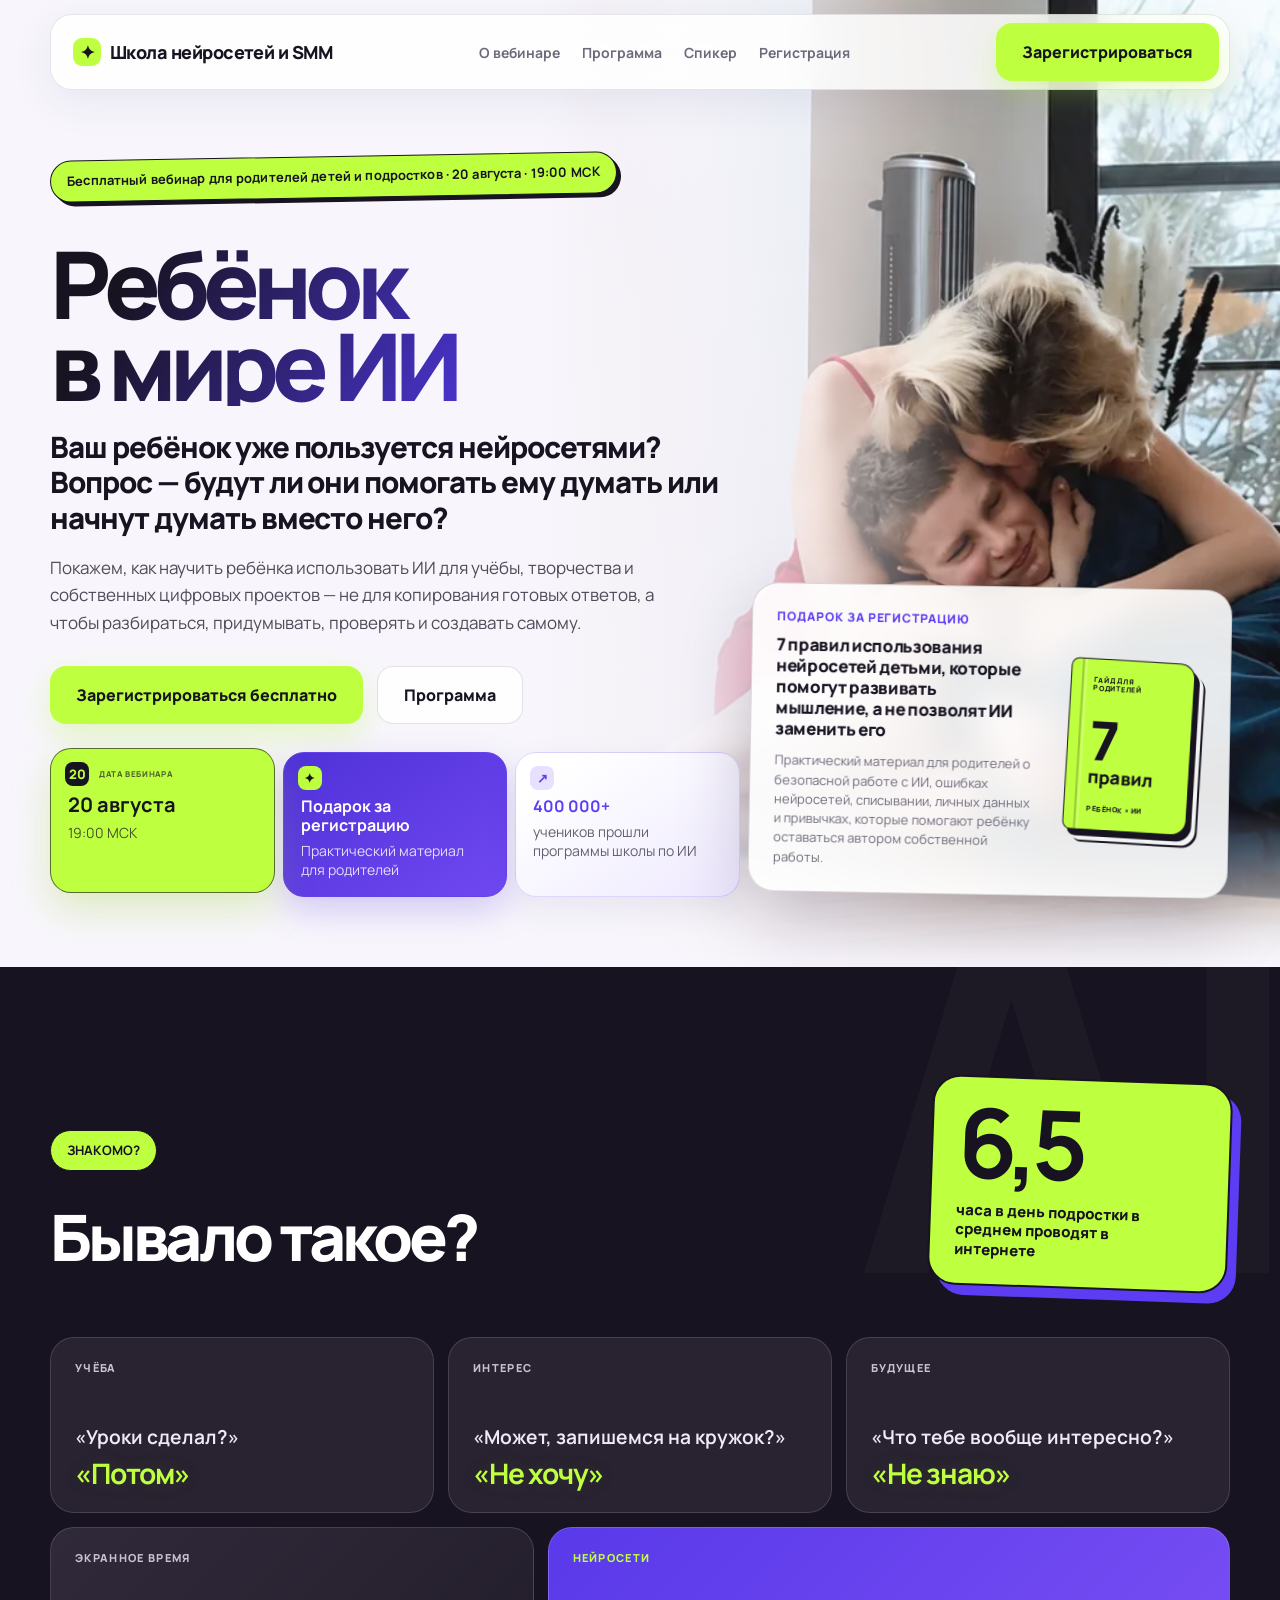
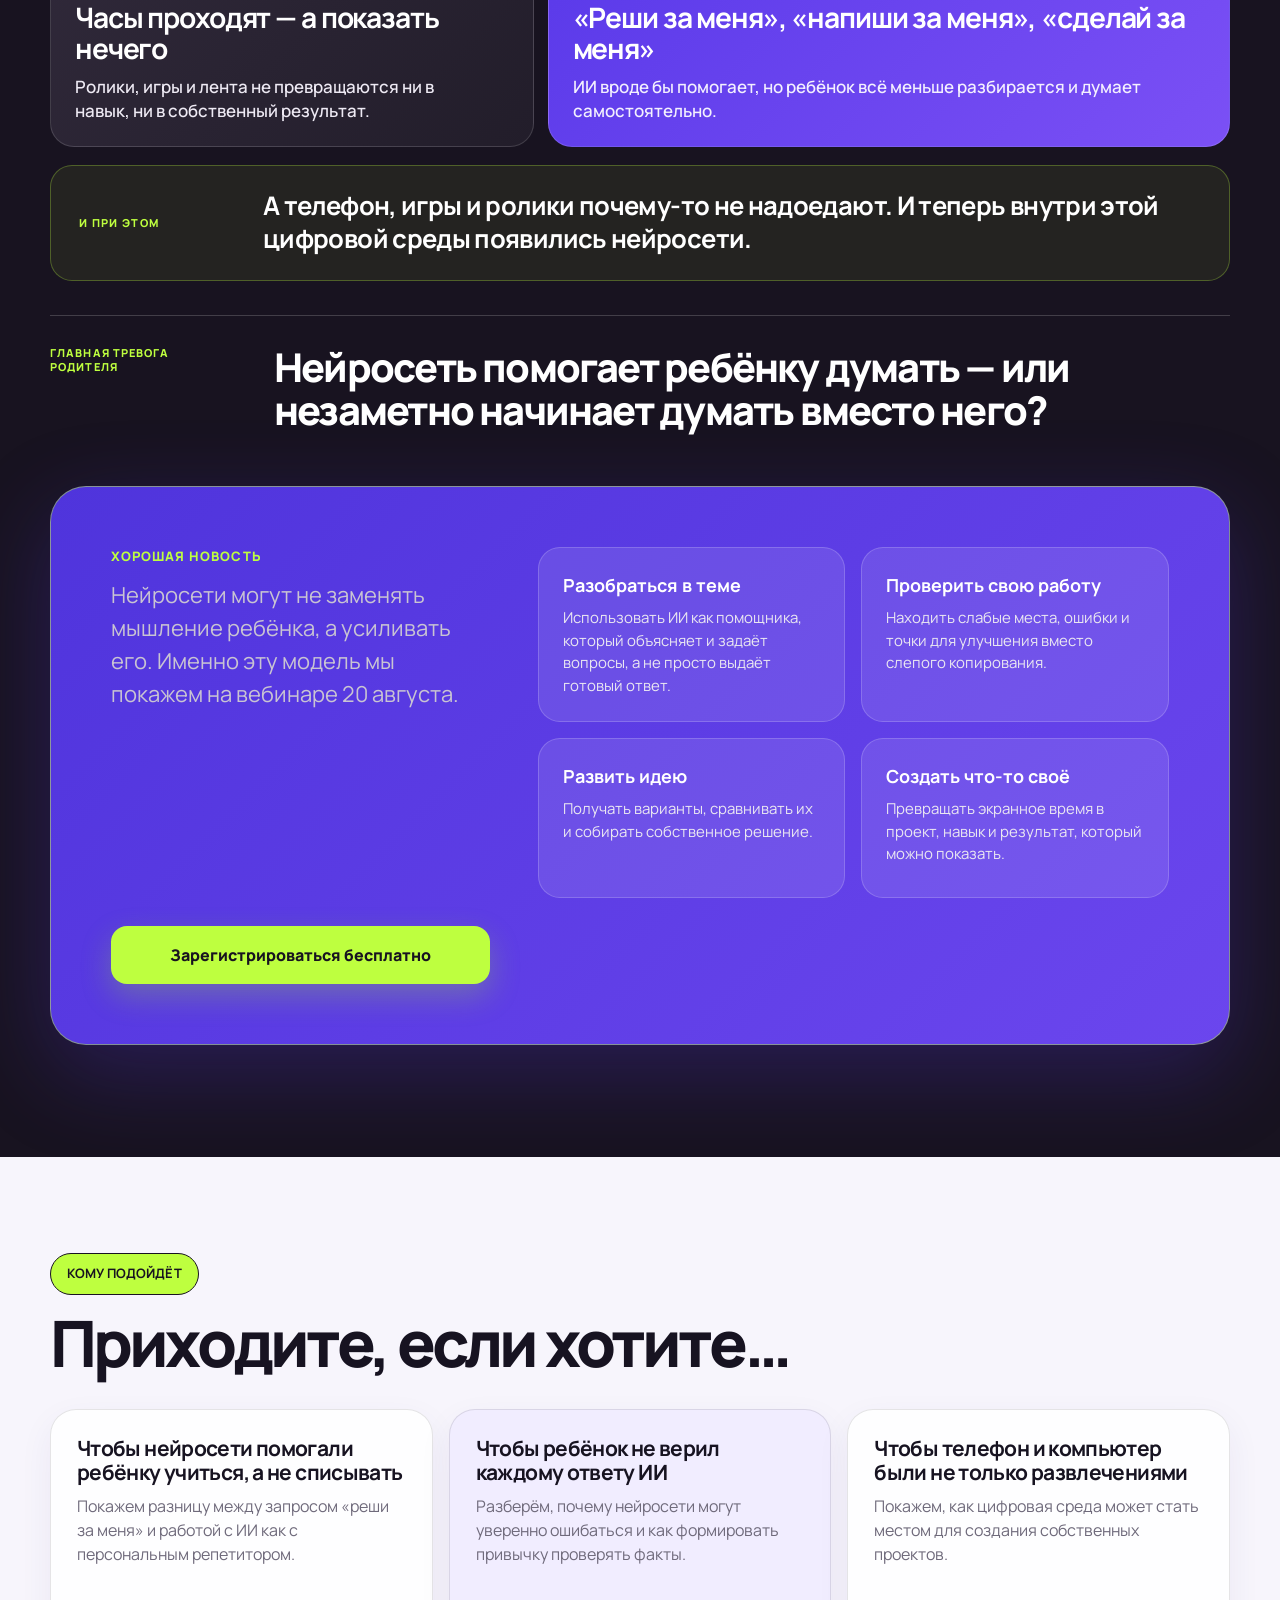
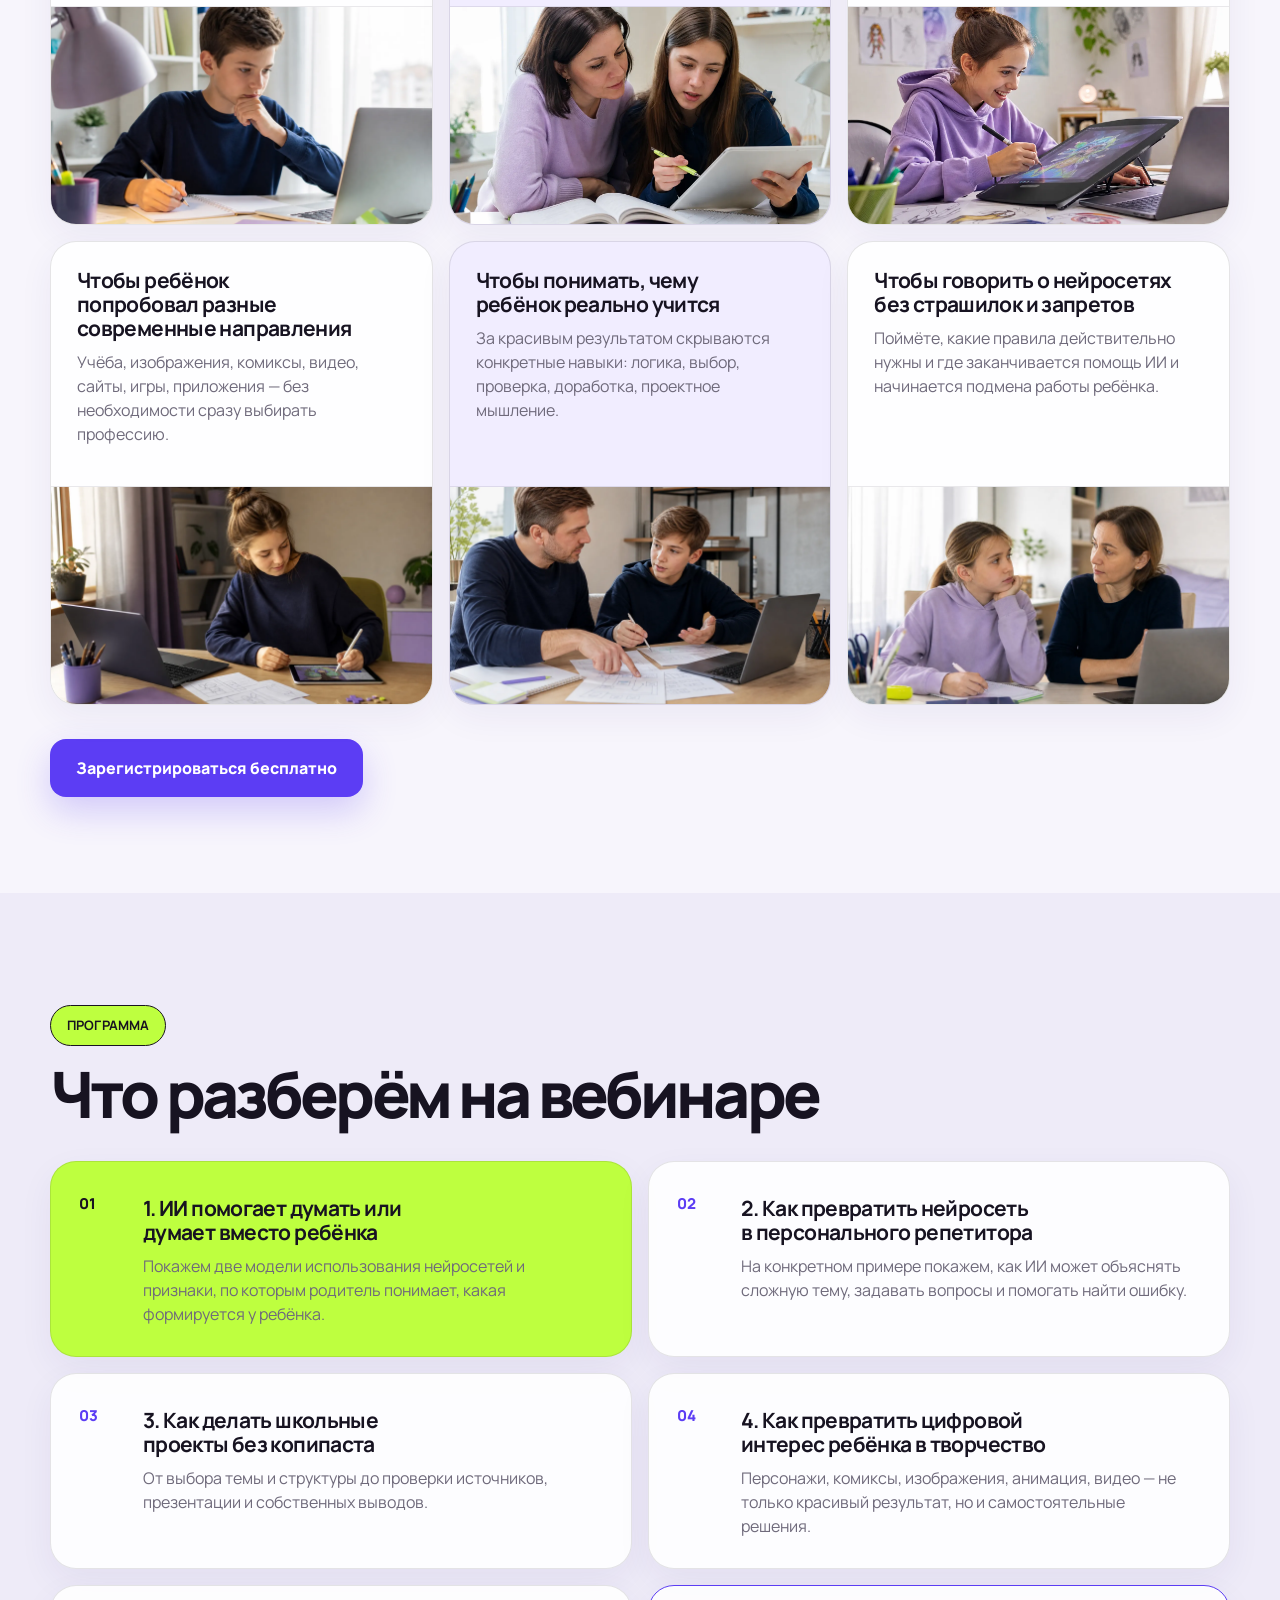
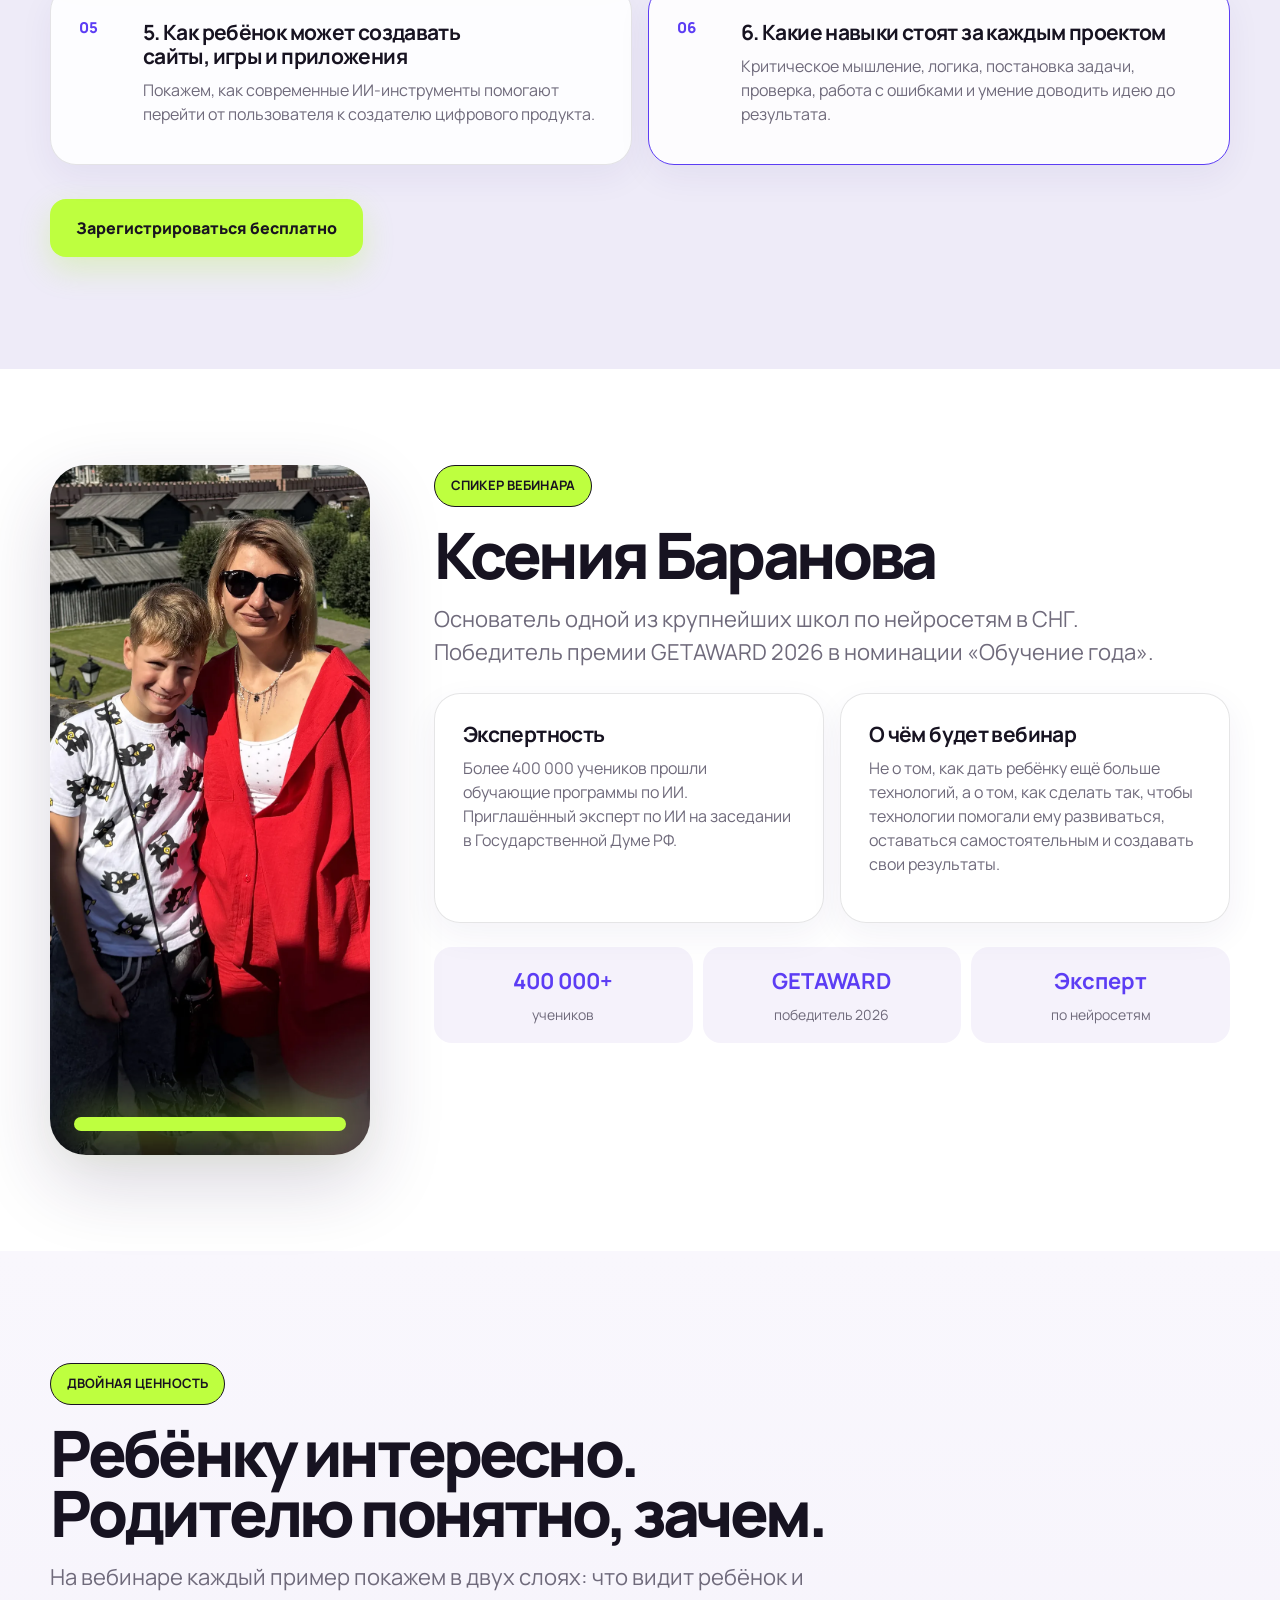
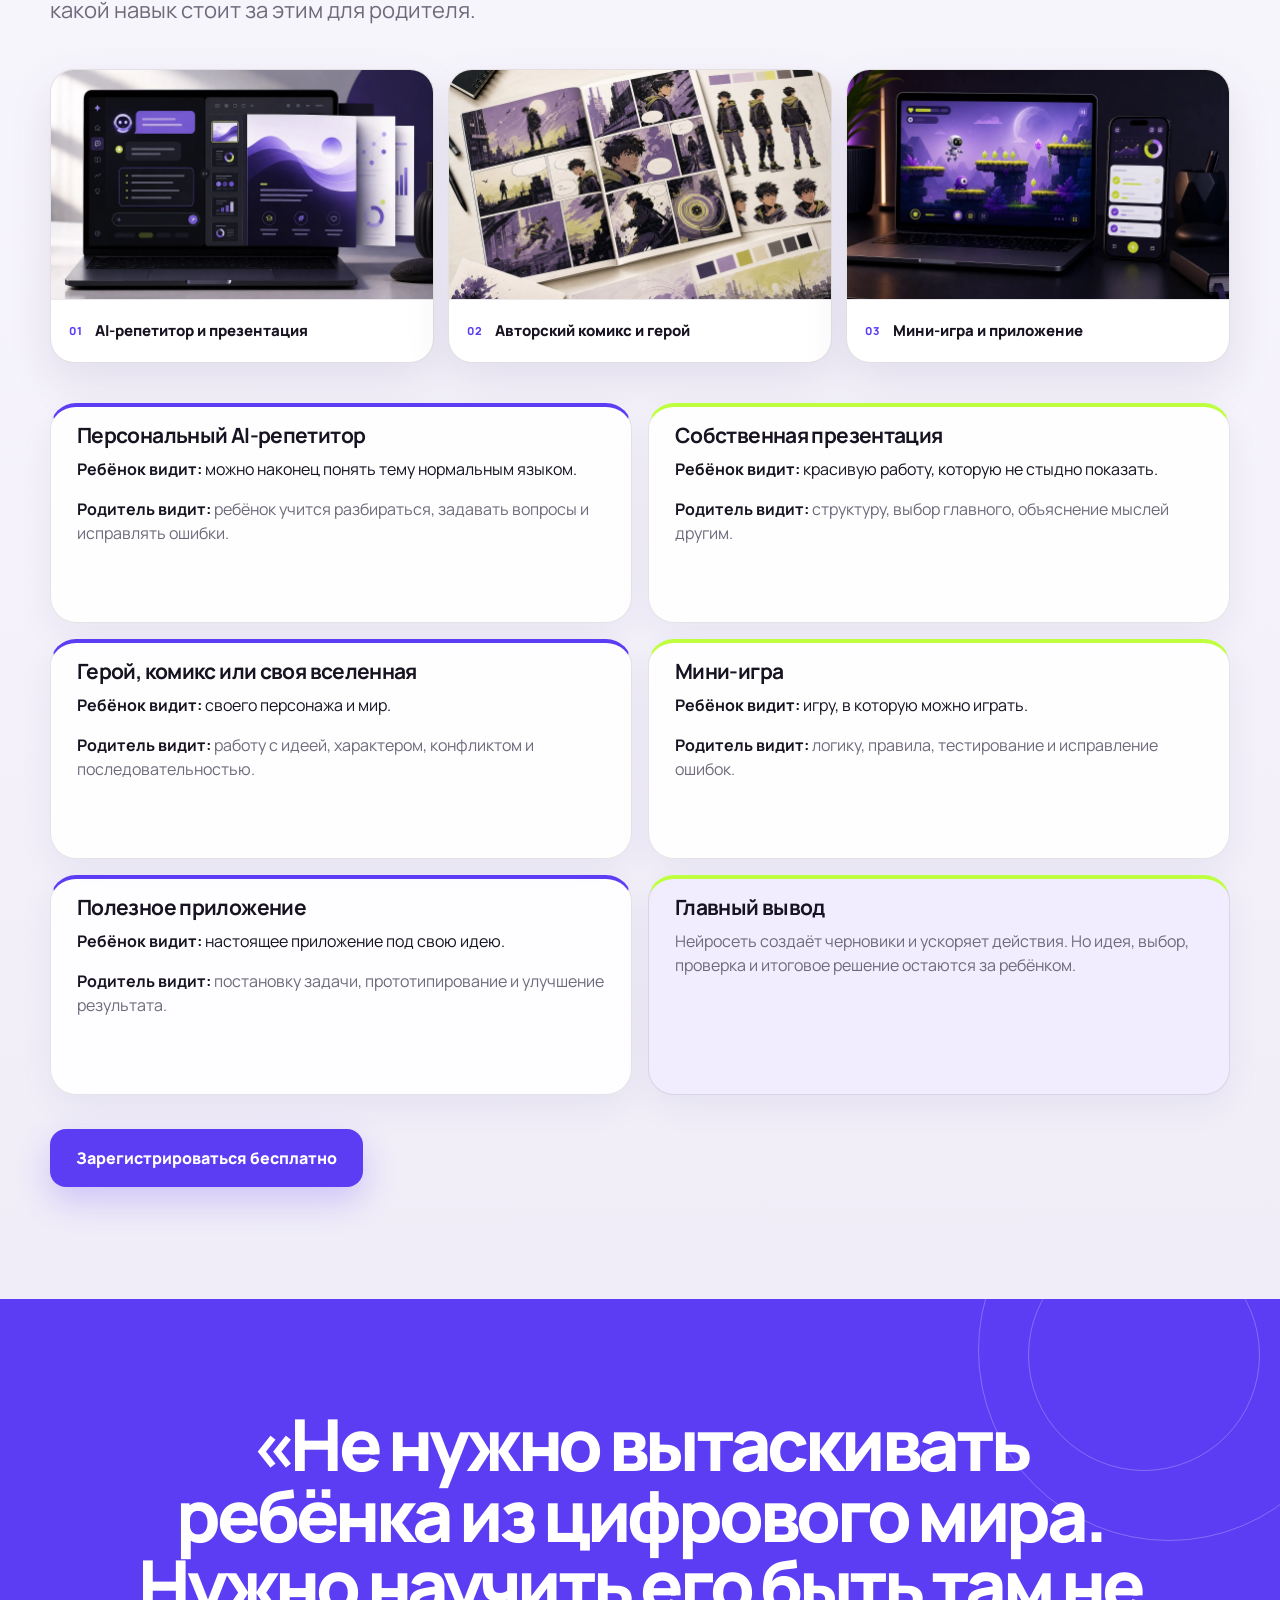
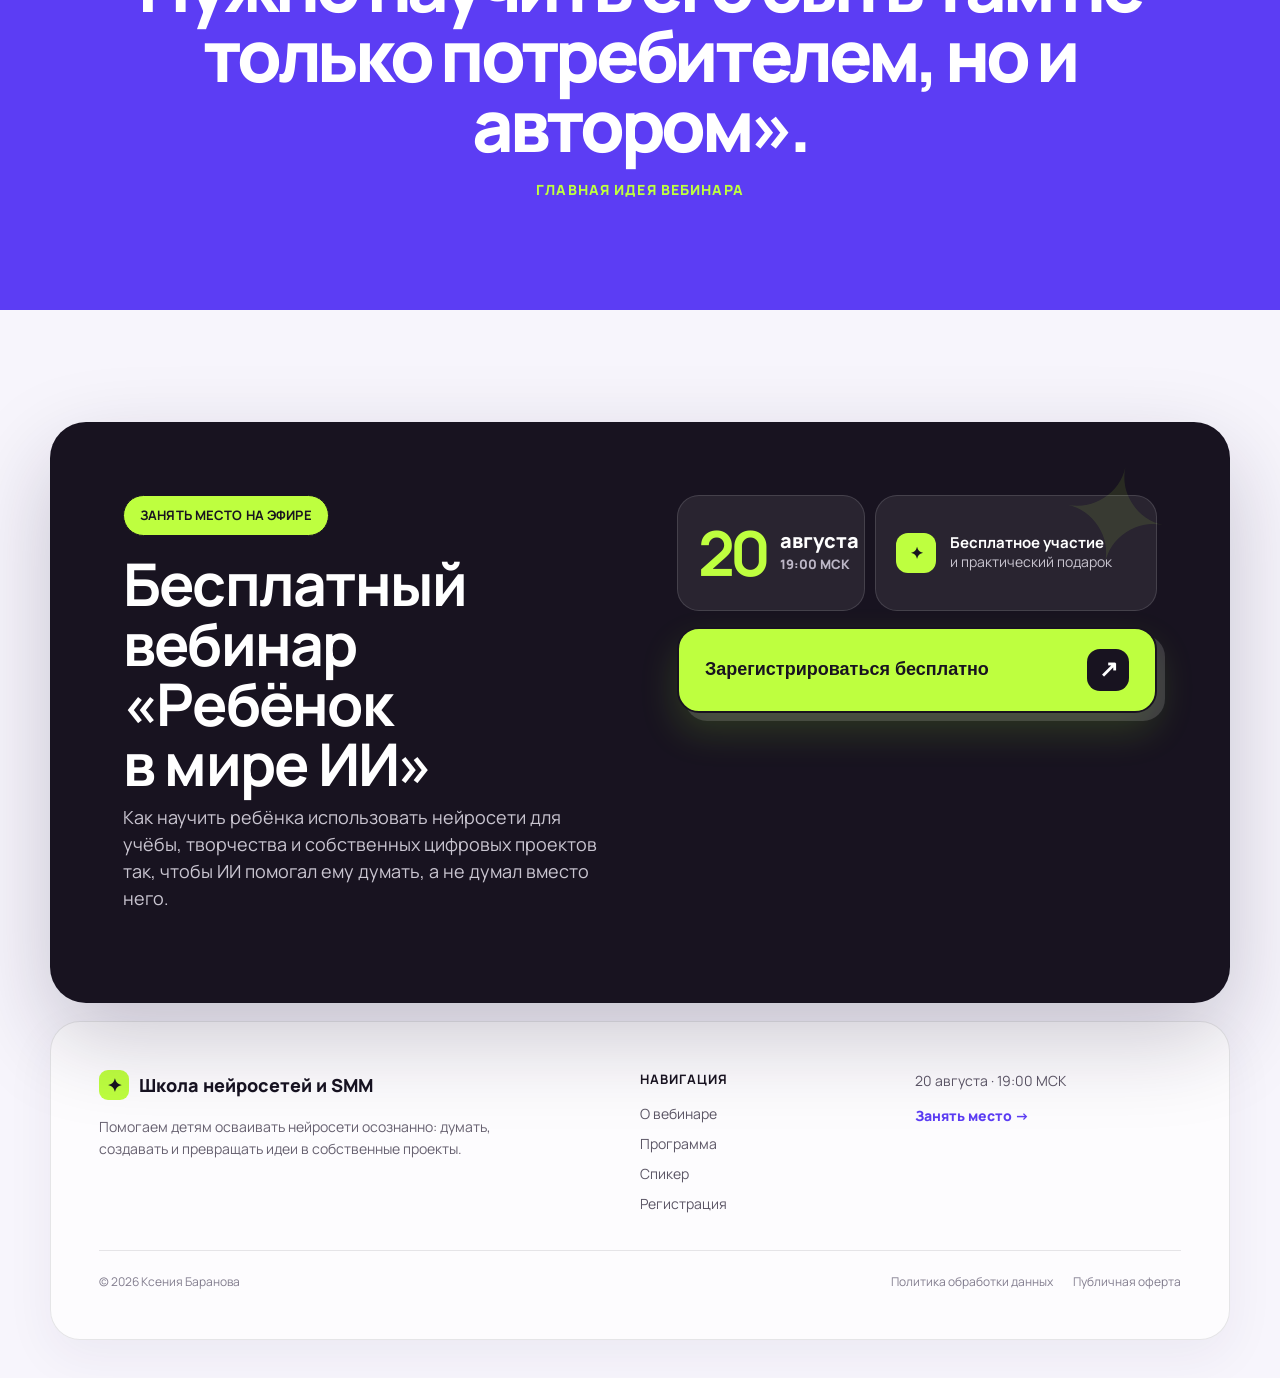
==== rebenok-v-mire-ai.html @ 61d2a33f "Add family photo to speaker section" ====
<!DOCTYPE html>
<html lang="ru">
<head>
  <meta charset="UTF-8" />
  <meta name="viewport" content="width=device-width, initial-scale=1.0" />
  <meta name="theme-color" content="#f7f5fc" />
  <title>Ребёнок в мире ИИ — бесплатный вебинар</title>
  <meta name="description" content="Бесплатный вебинар для родителей детей и подростков. Как научить ребёнка пользоваться нейросетями так, чтобы они помогали думать, учиться и создавать." />
  <style>
    :root {
      --bg: #f6f4fb;
      --white: #ffffff;
      --text: #17152a;
      --muted: #66627a;
      --line: #e6e2f2;
      --violet: #6f5cff;
      --violet-dark: #4334c7;
      --violet-soft: #ece8ff;
      --accent: #8f7cff;
      --shadow: 0 18px 40px rgba(77, 54, 190, 0.10);
      --radius-xl: 32px;
      --radius-lg: 24px;
      --radius-md: 18px;
      --radius-sm: 14px;
      --max: 1180px;
    }

    * { box-sizing: border-box; }
    html { scroll-behavior: smooth; }
    body {
      margin: 0;
      font-family: Inter, Arial, sans-serif;
      color: var(--text);
      background: var(--bg);
      line-height: 1.5;
    }

    img { max-width: 100%; display: block; }
    a { color: inherit; text-decoration: none; }

    .container {
      width: min(1180px, calc(100% - 32px));
      margin: 0 auto;
    }

    .section {
      padding: 88px 0;
    }

    .section-sm {
      padding: 60px 0;
    }

    .eyebrow {
      display: inline-flex;
      align-items: center;
      gap: 8px;
      padding: 10px 16px;
      border: 1px solid var(--line);
      border-radius: 999px;
      font-size: 14px;
      font-weight: 700;
      color: var(--violet-dark);
      background: rgba(255,255,255,0.8);
      margin-bottom: 18px;
    }

    .eyebrow::before {
      content: "";
      width: 8px;
      height: 8px;
      border-radius: 50%;
      background: var(--violet);
    }

    h1, h2, h3, p {
      margin-top: 0;
    }

    h1 {
      font-size: clamp(40px, 6vw, 76px);
      line-height: 0.98;
      letter-spacing: -0.04em;
      margin-bottom: 18px;
    }

    h2 {
      font-size: clamp(30px, 4vw, 52px);
      line-height: 1.02;
      letter-spacing: -0.04em;
      margin-bottom: 18px;
    }

    h3 {
      font-size: 22px;
      line-height: 1.15;
      margin-bottom: 10px;
    }

    .lead {
      font-size: 20px;
      color: var(--muted);
      max-width: 760px;
    }

    .muted {
      color: var(--muted);
    }

    .button {
      display: inline-flex;
      align-items: center;
      justify-content: center;
      min-height: 58px;
      padding: 16px 28px;
      border-radius: 999px;
      border: 0;
      cursor: pointer;
      font-size: 16px;
      font-weight: 800;
      transition: .2s ease;
      text-decoration: none;
    }

    .button-primary {
      color: #fff;
      background: linear-gradient(135deg, var(--violet), var(--violet-dark));
      box-shadow: 0 12px 28px rgba(91, 68, 220, 0.25);
    }

    .button-primary:hover {
      transform: translateY(-2px);
    }

    .button-secondary {
      background: var(--white);
      border: 1px solid var(--line);
      color: var(--text);
    }

    .header {
      position: sticky;
      top: 0;
      z-index: 50;
      background: rgba(246, 244, 251, 0.92);
      backdrop-filter: blur(12px);
      border-bottom: 1px solid rgba(230, 226, 242, 0.8);
    }

    .header-inner {
      min-height: 76px;
      display: flex;
      align-items: center;
      justify-content: space-between;
      gap: 20px;
    }

    .logo {
      font-weight: 900;
      font-size: 18px;
      color: var(--violet-dark);
    }

    .nav {
      display: flex;
      gap: 22px;
      font-size: 14px;
      color: var(--muted);
      font-weight: 700;
    }

    .hero {
      padding: 60px 0 40px;
      background:
        radial-gradient(circle at 10% 0%, rgba(111,92,255,0.10), transparent 25%),
        radial-gradient(circle at 90% 10%, rgba(111,92,255,0.08), transparent 22%);
    }

    .hero-grid {
      display: grid;
      grid-template-columns: 1.05fr 0.95fr;
      gap: 40px;
      align-items: center;
    }

    .hero-title-small {
      font-size: clamp(20px, 2vw, 28px);
      line-height: 1.2;
      font-weight: 800;
      margin-bottom: 18px;
    }

    .hero-sub {
      max-width: 760px;
      font-size: 18px;
      color: var(--muted);
      margin-bottom: 28px;
    }

    .hero-actions {
      display: flex;
      gap: 14px;
      flex-wrap: wrap;
      margin-bottom: 28px;
    }

    .gift-card {
      background: var(--white);
      border: 1px solid var(--line);
      border-radius: 24px;
      padding: 22px;
      box-shadow: var(--shadow);
      display: grid;
      grid-template-columns: 1fr 140px;
      gap: 18px;
      align-items: center;
    }

    .gift-label {
      font-size: 12px;
      letter-spacing: 0.08em;
      font-weight: 800;
      color: var(--violet);
      margin-bottom: 8px;
    }

    .gift-title {
      font-size: 20px;
      line-height: 1.2;
      font-weight: 900;
      margin-bottom: 8px;
    }

    .gift-text {
      color: var(--muted);
      font-size: 14px;
      margin: 0;
    }

    .gift-cover {
      border-radius: 18px;
      background: linear-gradient(180deg, #ffffff 0%, #f4f1ff 100%);
      border: 1px solid var(--line);
      min-height: 170px;
      padding: 18px;
      display: flex;
      flex-direction: column;
      justify-content: center;
      box-shadow: inset 0 0 0 1px rgba(255,255,255,0.4);
    }

    .gift-cover .num {
      color: var(--violet);
      font-weight: 900;
      font-size: 42px;
      line-height: 1;
      margin-bottom: 8px;
    }

    .gift-cover .mini {
      font-size: 14px;
      line-height: 1.3;
      font-weight: 700;
    }

    .trust {
      display: grid;
      grid-template-columns: repeat(3, 1fr);
      gap: 16px;
      margin-top: 28px;
    }

    .trust-item {
      background: rgba(255,255,255,0.7);
      border: 1px solid var(--line);
      border-radius: 18px;
      padding: 18px;
      text-align: center;
      font-size: 14px;
      color: var(--muted);
    }

    .trust-item strong {
      display: block;
      color: var(--text);
      margin-bottom: 4px;
      font-size: 16px;
    }

    .cards-2,
    .cards-3 {
      display: grid;
      gap: 18px;
      margin-top: 36px;
    }

    .cards-2 { grid-template-columns: repeat(2, 1fr); }
    .cards-3 { grid-template-columns: repeat(3, 1fr); }

    .card {
      background: var(--white);
      border: 1px solid var(--line);
      border-radius: 24px;
      padding: 26px;
      box-shadow: var(--shadow);
    }

    .card p:last-child {
      margin-bottom: 0;
    }

    .problem {
      text-align: center;
      max-width: 920px;
      margin: 0 auto;
    }

    .problem-lines {
      margin: 36px auto 24px;
      display: grid;
      gap: 18px;
      max-width: 760px;
    }

    .problem-line {
      padding: 22px 24px;
      background: var(--white);
      border: 1px solid var(--line);
      border-radius: 18px;
      font-size: 20px;
      box-shadow: var(--shadow);
    }

    .good-news {
      margin-top: 32px;
      padding-top: 26px;
      border-top: 1px solid var(--line);
    }

    .good-news-label {
      color: var(--violet);
      font-size: 13px;
      font-weight: 800;
      letter-spacing: 0.08em;
      margin-bottom: 12px;
    }

    .bullet-grid {
      display: grid;
      grid-template-columns: repeat(2, 1fr);
      gap: 16px;
      margin-top: 20px;
    }

    .bullet {
      background: var(--white);
      border: 1px solid var(--line);
      border-radius: 18px;
      padding: 18px;
      font-size: 15px;
      color: var(--muted);
    }

    .bullet strong {
      display: block;
      color: var(--text);
      margin-bottom: 8px;
    }

    .speaker {
      display: grid;
      grid-template-columns: 320px 1fr;
      gap: 34px;
      align-items: start;
    }

    .speaker-photo {
      min-height: 380px;
      border-radius: 28px;
      background: linear-gradient(180deg, #f5f2ff 0%, #ffffff 100%);
      border: 1px solid var(--line);
      box-shadow: var(--shadow);
      display: flex;
      align-items: center;
      justify-content: center;
      color: var(--violet-dark);
      font-size: 18px;
      font-weight: 700;
      text-align: center;
      padding: 24px;
    }

    .speaker-stats {
      display: grid;
      grid-template-columns: repeat(3, 1fr);
      gap: 14px;
      margin-top: 24px;
    }

    .speaker-stat {
      background: var(--violet-soft);
      border-radius: 18px;
      padding: 18px;
      text-align: center;
      font-size: 14px;
      color: var(--muted);
    }

    .speaker-stat strong {
      display: block;
      font-size: 22px;
      color: var(--violet-dark);
      margin-bottom: 6px;
    }

    .quote-section {
      text-align: center;
      background: linear-gradient(180deg, #faf8ff 0%, #f3efff 100%);
    }

    .quote {
      max-width: 980px;
      margin: 0 auto;
      font-size: clamp(28px, 4vw, 56px);
      line-height: 1.08;
      letter-spacing: -0.03em;
      font-weight: 800;
    }

    .quote-sub {
      margin-top: 18px;
      color: var(--muted);
      font-size: 14px;
      letter-spacing: 0.08em;
      text-transform: uppercase;
      font-weight: 800;
    }

    .footer-cta {
      background: var(--white);
      border-radius: 28px;
      border: 1px solid var(--line);
      box-shadow: var(--shadow);
      padding: 34px;
      display: grid;
      grid-template-columns: 1fr auto;
      gap: 24px;
      align-items: center;
    }

    .footer-cta h3 {
      font-size: 30px;
      margin-bottom: 10px;
    }

    .legal {
      margin-top: 24px;
      font-size: 13px;
      color: var(--muted);
      display: flex;
      gap: 20px;
      flex-wrap: wrap;
    }

    @media (max-width: 980px) {
      .hero-grid,
      .speaker,
      .footer-cta {
        grid-template-columns: 1fr;
      }

      .cards-3 {
        grid-template-columns: repeat(2, 1fr);
      }

      .speaker-photo {
        min-height: 280px;
      }
    }

    @media (max-width: 720px) {
      .nav { display: none; }

      .trust,
      .cards-2,
      .cards-3,
      .bullet-grid,
      .speaker-stats {
        grid-template-columns: 1fr;
      }

      .gift-card {
        grid-template-columns: 1fr;
      }

      .hero {
        padding-top: 36px;
      }

      .section {
        padding: 64px 0;
      }

      .problem-line {
        font-size: 17px;
      }

      .footer-cta {
        padding: 24px;
      }
    }
  </style>
  <link rel="preconnect" href="https://fonts.googleapis.com" />
  <link rel="preconnect" href="https://fonts.gstatic.com" crossorigin />
  <link rel="preload" as="image" href="./assets/ksenia-with-child.webp?v=20260817-1" type="image/webp" fetchpriority="high" />
  <link rel="stylesheet" href="./style.css?v=20260817-10" />
</head>
<body>

  <header class="header">
    <div class="container header-inner">
      <div class="logo">Школа нейросетей и SMM</div>
      <nav class="nav">
        <a href="#about">О вебинаре</a>
        <a href="#program">Программа</a>
        <a href="#speaker">Спикер</a>
        <a href="#register">Регистрация</a>
      </nav>
      <a href="#register" class="button button-primary">Зарегистрироваться</a>
    </div>
  </header>

  <section class="hero">
    <div class="container hero-grid">
      <div>
        <div class="eyebrow">Бесплатный вебинар для родителей детей и подростков · 20 августа · 19:00 МСК</div>
        <h1>Ребёнок в мире ИИ</h1>
        <div class="hero-title-small">
          Ваш ребёнок уже пользуется нейросетями? Вопрос — будут ли они помогать ему думать или начнут думать вместо него?
        </div>
        <p class="hero-sub">
          Покажем, как научить ребёнка использовать ИИ для учёбы, творчества и собственных цифровых проектов — не для копирования готовых ответов, а чтобы разбираться, придумывать, проверять и создавать самому.
        </p>

        <div class="hero-actions">
          <a href="#register" class="button button-primary">Зарегистрироваться бесплатно</a>
          <a href="#program" class="button button-secondary">Программа</a>
        </div>

        <div class="trust">
          <div class="trust-item">
            <strong>20 августа</strong>
            19:00 МСК
          </div>
          <div class="trust-item">
            <strong>Подарок за регистрацию</strong>
            Практический материал для родителей
          </div>
          <div class="trust-item">
            <strong>400 000+</strong>
            учеников прошли программы школы по ИИ
          </div>
        </div>
      </div>

      <div class="gift-card">
        <div>
          <div class="gift-label">ПОДАРОК ЗА РЕГИСТРАЦИЮ</div>
          <div class="gift-title">
            7 правил использования нейросетей детьми, которые помогут развивать мышление, а не позволят ИИ заменить его
          </div>
          <p class="gift-text">
            Практический материал для родителей о безопасной работе с ИИ, ошибках нейросетей, списывании, личных данных и привычках, которые помогают ребёнку оставаться автором собственной работы.
          </p>
        </div>

        <div class="gift-book-wrap" aria-label="Обложка подарочного материала">
          <div class="gift-cover">
            <div class="gift-cover-kicker">ГАЙД ДЛЯ РОДИТЕЛЕЙ</div>
            <div class="num">7</div>
            <div class="mini">правил</div>
            <div class="gift-cover-note">РЕБЁНОК × ИИ</div>
          </div>
        </div>
      </div>
    </div>
  </section>

  <section class="section" id="about">
    <div class="container problem">
      <div class="pain-heading">
        <div class="pain-heading-copy">
          <div class="eyebrow">ЗНАКОМО?</div>
          <h2>Бывало такое?</h2>
        </div>

        <div class="pain-stat">
          <strong>6,5</strong>
          <span>часа в день подростки в среднем проводят в интернете</span>
        </div>
      </div>

      <div class="pain-board">
        <article class="pain-card pain-card-dialogue">
          <span class="pain-tag">УЧЁБА</span>
          <p>«Уроки сделал?»</p>
          <strong>«Потом»</strong>
        </article>

        <article class="pain-card pain-card-dialogue">
          <span class="pain-tag">ИНТЕРЕС</span>
          <p>«Может, запишемся на кружок?»</p>
          <strong>«Не хочу»</strong>
        </article>

        <article class="pain-card pain-card-dialogue">
          <span class="pain-tag">БУДУЩЕЕ</span>
          <p>«Что тебе вообще интересно?»</p>
          <strong>«Не знаю»</strong>
        </article>

        <article class="pain-card pain-card-wide">
          <span class="pain-tag">ЭКРАННОЕ ВРЕМЯ</span>
          <strong>Часы проходят — а показать нечего</strong>
          <p>Ролики, игры и лента не превращаются ни в навык, ни в собственный результат.</p>
        </article>

        <article class="pain-card pain-card-accent">
          <span class="pain-tag">НЕЙРОСЕТИ</span>
          <strong>«Реши за меня», «напиши за меня», «сделай за меня»</strong>
          <p>ИИ вроде бы помогает, но ребёнок всё меньше разбирается и думает самостоятельно.</p>
        </article>
      </div>

      <div class="pain-response">
        <span>И ПРИ ЭТОМ</span>
        <p>А телефон, игры и ролики почему-то не надоедают. И теперь внутри этой цифровой среды появились нейросети.</p>
      </div>

      <div class="pain-question">
        <span>ГЛАВНАЯ ТРЕВОГА РОДИТЕЛЯ</span>
        <p>Нейросеть помогает ребёнку думать — или незаметно начинает думать вместо него?</p>
      </div>

      <div class="good-news">
        <div class="good-news-label">ХОРОШАЯ НОВОСТЬ</div>
        <p class="lead" style="margin: 0 auto;">
          Нейросети могут не заменять мышление ребёнка, а усиливать его. Именно эту модель мы покажем на вебинаре 20 августа.
        </p>

        <div class="section-cta section-cta-in-card">
          <a href="#register" class="button button-primary">Зарегистрироваться бесплатно</a>
        </div>

        <div class="bullet-grid">
          <div class="bullet">
            <strong>Разобраться в теме</strong>
            Использовать ИИ как помощника, который объясняет и задаёт вопросы, а не просто выдаёт готовый ответ.
          </div>
          <div class="bullet">
            <strong>Проверить свою работу</strong>
            Находить слабые места, ошибки и точки для улучшения вместо слепого копирования.
          </div>
          <div class="bullet">
            <strong>Развить идею</strong>
            Получать варианты, сравнивать их и собирать собственное решение.
          </div>
          <div class="bullet">
            <strong>Создать что-то своё</strong>
            Превращать экранное время в проект, навык и результат, который можно показать.
          </div>
        </div>
      </div>
    </div>
  </section>

  <section class="section-sm">
    <div class="container">
      <div class="eyebrow">КОМУ ПОДОЙДЁТ</div>
      <h2>Приходите, если хотите…</h2>

      <div class="cards-3">
        <div class="card">
          <h3>Чтобы нейросети помогали ребёнку учиться, а не списывать</h3>
          <p class="muted">Покажем разницу между запросом «реши за меня» и работой с ИИ как с персональным репетитором.</p>
          <img class="card-image" src="./assets/card-ai-tutor.webp" alt="Школьник занимается с нейросетью как с персональным репетитором" width="1536" height="1024" loading="lazy" />
        </div>
        <div class="card">
          <h3>Чтобы ребёнок не верил каждому ответу ИИ</h3>
          <p class="muted">Разберём, почему нейросети могут уверенно ошибаться и как формировать привычку проверять факты.</p>
          <img class="card-image" src="./assets/card-fact-check.webp" alt="Мама и дочь вместе проверяют информацию из ответа нейросети" width="1448" height="1086" loading="lazy" />
        </div>
        <div class="card">
          <h3>Чтобы телефон и компьютер были не только развлечениями</h3>
          <p class="muted">Покажем, как цифровая среда может стать местом для создания собственных проектов.</p>
          <img class="card-image" src="./assets/card-digital-creative.webp" alt="Девочка создаёт собственный цифровой проект" width="1448" height="1086" loading="lazy" />
        </div>
        <div class="card">
          <h3>Чтобы ребёнок попробовал разные современные направления</h3>
          <p class="muted">Учёба, изображения, комиксы, видео, сайты, игры, приложения — без необходимости сразу выбирать профессию.</p>
          <img class="card-image" src="./assets/card-explore-directions.webp" alt="Девочка пробует разные направления цифрового творчества" width="1536" height="1024" loading="lazy" />
        </div>
        <div class="card">
          <h3>Чтобы понимать, чему ребёнок реально учится</h3>
          <p class="muted">За красивым результатом скрываются конкретные навыки: логика, выбор, проверка, доработка, проектное мышление.</p>
          <img class="card-image" src="./assets/card-learning-process.webp" alt="Сын показывает отцу этапы работы над своим проектом" width="1536" height="1024" loading="lazy" />
        </div>
        <div class="card">
          <h3>Чтобы говорить о нейросетях без страшилок и запретов</h3>
          <p class="muted">Поймёте, какие правила действительно нужны и где заканчивается помощь ИИ и начинается подмена работы ребёнка.</p>
          <img class="card-image" src="./assets/card-parent-conversation.webp" alt="Мама спокойно обсуждает с дочерью правила работы с нейросетями" width="1536" height="1024" loading="lazy" />
        </div>
      </div>

      <div class="section-cta section-cta-violet">
        <a href="#register" class="button button-primary">Зарегистрироваться бесплатно</a>
      </div>
    </div>
  </section>

  <section class="section" id="program">
    <div class="container">
      <div class="eyebrow">ПРОГРАММА</div>
      <h2>Что разберём на вебинаре</h2>

      <div class="cards-2">
        <div class="card">
          <h3>1. ИИ помогает думать или думает вместо ребёнка</h3>
          <p class="muted">Покажем две модели использования нейросетей и признаки, по которым родитель понимает, какая формируется у ребёнка.</p>
        </div>

        <div class="card">
          <h3>2. Как превратить нейросеть в персонального репетитора</h3>
          <p class="muted">На конкретном примере покажем, как ИИ может объяснять сложную тему, задавать вопросы и помогать найти ошибку.</p>
        </div>

        <div class="card">
          <h3>3. Как делать школьные проекты без копипаста</h3>
          <p class="muted">От выбора темы и структуры до проверки источников, презентации и собственных выводов.</p>
        </div>

        <div class="card">
          <h3>4. Как превратить цифровой интерес ребёнка в творчество</h3>
          <p class="muted">Персонажи, комиксы, изображения, анимация, видео — не только красивый результат, но и самостоятельные решения.</p>
        </div>

        <div class="card">
          <h3>5. Как ребёнок может создавать сайты, игры и приложения</h3>
          <p class="muted">Покажем, как современные ИИ-инструменты помогают перейти от пользователя к создателю цифрового продукта.</p>
        </div>

        <div class="card">
          <h3>6. Какие навыки стоят за каждым проектом</h3>
          <p class="muted">Критическое мышление, логика, постановка задачи, проверка, работа с ошибками и умение доводить идею до результата.</p>
        </div>
      </div>

      <div class="section-cta">
        <a href="#register" class="button button-primary">Зарегистрироваться бесплатно</a>
      </div>
    </div>
  </section>

  <section class="section-sm" id="speaker">
    <div class="container speaker">
      <div class="speaker-photo">
        Фото Ксении Барановой
      </div>

      <div>
        <div class="eyebrow">СПИКЕР ВЕБИНАРА</div>
        <h2>Ксения Баранова</h2>
        <p class="lead" style="font-size:18px;">
          Основатель одной из крупнейших школ по нейросетям в СНГ. Победитель премии GETAWARD 2026 в номинации «Обучение года».
        </p>

        <div class="cards-2" style="margin-top: 24px;">
          <div class="card">
            <h3>Экспертность</h3>
            <p class="muted">
              Более 400 000 учеников прошли обучающие программы по ИИ. Приглашённый эксперт по ИИ на заседании в Государственной Думе РФ.
            </p>
          </div>
          <div class="card">
            <h3>О чём будет вебинар</h3>
            <p class="muted">
              Не о том, как дать ребёнку ещё больше технологий, а о том, как сделать так, чтобы технологии помогали ему развиваться, оставаться самостоятельным и создавать свои результаты.
            </p>
          </div>
        </div>

        <div class="speaker-stats">
          <div class="speaker-stat">
            <strong>400 000+</strong>
            учеников
          </div>
          <div class="speaker-stat">
            <strong>GETAWARD</strong>
            победитель 2026
          </div>
          <div class="speaker-stat">
            <strong>Эксперт</strong>
            по нейросетям
          </div>
        </div>
      </div>
    </div>
  </section>

  <section class="section value-section">
    <div class="container">
      <div class="eyebrow">ДВОЙНАЯ ЦЕННОСТЬ</div>
      <h2>Ребёнку интересно. Родителю понятно, зачем.</h2>
      <p class="lead">
        На вебинаре каждый пример покажем в двух слоях: что видит ребёнок и какой навык стоит за этим для родителя.
      </p>

      <div class="project-gallery">
        <figure class="project-shot">
          <img src="./assets/project-ai-presentation.webp" alt="Пример проекта с AI-репетитором и собственной презентацией" width="1536" height="1024" loading="lazy" />
          <figcaption><span>01</span> AI-репетитор и презентация</figcaption>
        </figure>
        <figure class="project-shot">
          <img src="./assets/project-comic.webp" alt="Пример авторского комикса и разработки персонажа" width="1536" height="1024" loading="lazy" />
          <figcaption><span>02</span> Авторский комикс и герой</figcaption>
        </figure>
        <figure class="project-shot">
          <img src="./assets/project-game-app.webp" alt="Пример мини-игры и полезного приложения" width="1536" height="1024" loading="lazy" />
          <figcaption><span>03</span> Мини-игра и приложение</figcaption>
        </figure>
      </div>

      <div class="cards-2">
        <div class="card value-card">
          <h3>Персональный AI-репетитор</h3>
          <p><strong>Ребёнок видит:</strong> можно наконец понять тему нормальным языком.</p>
          <p class="muted"><strong style="color:var(--text)">Родитель видит:</strong> ребёнок учится разбираться, задавать вопросы и исправлять ошибки.</p>
        </div>

        <div class="card value-card">
          <h3>Собственная презентация</h3>
          <p><strong>Ребёнок видит:</strong> красивую работу, которую не стыдно показать.</p>
          <p class="muted"><strong style="color:var(--text)">Родитель видит:</strong> структуру, выбор главного, объяснение мыслей другим.</p>
        </div>

        <div class="card value-card">
          <h3>Герой, комикс или своя вселенная</h3>
          <p><strong>Ребёнок видит:</strong> своего персонажа и мир.</p>
          <p class="muted"><strong style="color:var(--text)">Родитель видит:</strong> работу с идеей, характером, конфликтом и последовательностью.</p>
        </div>

        <div class="card value-card">
          <h3>Мини-игра</h3>
          <p><strong>Ребёнок видит:</strong> игру, в которую можно играть.</p>
          <p class="muted"><strong style="color:var(--text)">Родитель видит:</strong> логику, правила, тестирование и исправление ошибок.</p>
        </div>

        <div class="card value-card">
          <h3>Полезное приложение</h3>
          <p><strong>Ребёнок видит:</strong> настоящее приложение под свою идею.</p>
          <p class="muted"><strong style="color:var(--text)">Родитель видит:</strong> постановку задачи, прототипирование и улучшение результата.</p>
        </div>

        <div class="card value-card value-card-final">
          <h3>Главный вывод</h3>
          <p class="muted">
            Нейросеть создаёт черновики и ускоряет действия. Но идея, выбор, проверка и итоговое решение остаются за ребёнком.
          </p>
        </div>
      </div>

      <div class="section-cta section-cta-violet">
        <a href="#register" class="button button-primary">Зарегистрироваться бесплатно</a>
      </div>
    </div>
  </section>

  <section class="section quote-section">
    <div class="container">
      <div class="quote">
        «Не нужно вытаскивать ребёнка из цифрового мира. Нужно научить его быть там не только потребителем, но и автором».
      </div>
      <div class="quote-sub">Главная идея вебинара</div>
    </div>
  </section>

  <section class="section" id="register">
    <div class="container">
      <div class="footer-cta">
        <div>
          <div class="eyebrow">ЗАНЯТЬ МЕСТО НА ЭФИРЕ</div>
          <h3>Бесплатный вебинар «Ребёнок в мире ИИ»</h3>
          <p class="muted" style="max-width: 760px;">
            Как научить ребёнка использовать нейросети для учёбы, творчества и собственных цифровых проектов так, чтобы ИИ помогал ему думать, а не думал вместо него.
          </p>

        </div>

        <div class="footer-cta-side">
          <div class="footer-cta-facts">
            <div class="footer-cta-date">
              <strong>20</strong>
              <span>августа<br><small>19:00 МСК</small></span>
            </div>
            <div class="footer-cta-gift">
              <span>✦</span>
              <p><strong>Бесплатное участие</strong><br>и практический подарок</p>
            </div>
          </div>

          <div class="footer-register-action">
            <button type="button" class="button button-primary js-open-register">Зарегистрироваться бесплатно</button>
          </div>
        </div>
      </div>

      <footer class="site-footer">
        <div class="site-footer-main">
          <div class="site-footer-brand">
            <div class="footer-logo"><span>✦</span> Школа нейросетей и SMM</div>
            <p>Помогаем детям осваивать нейросети осознанно: думать, создавать и превращать идеи в собственные проекты.</p>
          </div>

          <nav class="site-footer-nav" aria-label="Навигация в подвале">
            <strong>Навигация</strong>
            <a href="#about">О вебинаре</a>
            <a href="#program">Программа</a>
            <a href="#speaker">Спикер</a>
            <a href="#register">Регистрация</a>
          </nav>

          <div class="site-footer-next">
            <span>20 августа · 19:00 МСК</span>
            <a href="#register">Занять место →</a>
          </div>
        </div>

        <div class="legal">
          <span>© 2026 Ксения Баранова</span>
          <div>
            <a href="#">Политика обработки данных</a>
            <a href="#">Публичная оферта</a>
          </div>
        </div>
      </footer>
    </div>
  </section>

  <div class="register-popup" id="registration-popup" role="dialog" aria-modal="true" aria-label="Регистрация на вебинар" aria-hidden="true">
    <div class="register-popup-inner">
      <button type="button" class="register-popup-close" aria-label="Закрыть форму">×</button>
      <div class="registration-widget">
        <script id="c501f81413fd16c7d107ccf3a2c02b68e9c2889c" src="https://xeniabaranova-school.ru/pl/lite/widget/script?id=1643700"></script>
      </div>
    </div>
  </div>

  <script>
    (() => {
      const popup = document.getElementById('registration-popup');
      const closeButton = popup.querySelector('.register-popup-close');
      const triggers = document.querySelectorAll('a[href="#register"], .js-open-register');
      let previousFocus = null;

      const openPopup = (event) => {
        if (event) event.preventDefault();
        previousFocus = document.activeElement;
        popup.classList.add('is-open');
        popup.setAttribute('aria-hidden', 'false');
        document.body.classList.add('popup-open');
        closeButton.focus();
      };

      const closePopup = () => {
        popup.classList.remove('is-open');
        popup.setAttribute('aria-hidden', 'true');
        document.body.classList.remove('popup-open');
        if (previousFocus) previousFocus.focus();
      };

      triggers.forEach((trigger) => trigger.addEventListener('click', openPopup));
      closeButton.addEventListener('click', closePopup);
      popup.addEventListener('click', (event) => {
        if (event.target === popup) closePopup();
      });
      document.addEventListener('keydown', (event) => {
        if (event.key === 'Escape' && popup.classList.contains('is-open')) closePopup();
      });
    })();
  </script>

</body>
</html>
---- style.css ----
@import url('https://fonts.googleapis.com/css2?family=Manrope:wght@400;500;600;700;800&display=swap');

:root {
  --bg: #f7f5fc !important;
  --white: #ffffff !important;
  --text: #171321 !important;
  --muted: #6f6a7b !important;
  --line: rgba(23, 19, 33, .12) !important;
  --violet: #5c3df4 !important;
  --violet-dark: #3f27c9 !important;
  --violet-soft: #e9e3ff !important;
  --lime: #beff3f;
  --lime-2: #d4ff73;
  --ink: #181320;
  --shadow: 0 22px 70px rgba(60, 35, 126, .13) !important;
  --radius-xl: 36px !important;
  --radius-lg: 28px !important;
  --radius-md: 22px !important;
  --max: 1180px;
}

* { box-sizing: border-box; }
html {
  scroll-behavior: smooth;
  scroll-padding-top: 92px;
  overflow-x: clip;
}
body {
  overflow-x: hidden;
  font-family: 'Manrope', Arial, sans-serif !important;
  background:
    radial-gradient(circle at 18% 0%, rgba(92,61,244,.07), transparent 25%),
    var(--bg) !important;
  color: var(--text) !important;
}

::selection { background: var(--lime); color: var(--ink); }

a, button {
  touch-action: manipulation;
  -webkit-tap-highlight-color: rgba(92, 61, 244, .14);
}

a:focus-visible, button:focus-visible {
  outline: 3px solid var(--violet);
  outline-offset: 4px;
}

.container { width: min(var(--max), calc(100% - 40px)) !important; }
.section { padding: 112px 0 !important; }
.section-sm { padding: 96px 0 !important; }

h1, h2, h3 { text-wrap: balance; }
h1 {
  font-size: clamp(56px, 7.3vw, 104px) !important;
  line-height: .88 !important;
  letter-spacing: -.075em !important;
  font-weight: 800 !important;
}
h2 {
  font-size: clamp(42px, 5vw, 70px) !important;
  line-height: .94 !important;
  letter-spacing: -.06em !important;
  font-weight: 800 !important;
}
h3 { font-size: 21px !important; letter-spacing: -.03em; }
.lead { font-size: clamp(18px, 2vw, 22px) !important; line-height: 1.5; }

.header {
  top: 14px !important;
  background: transparent !important;
  border: 0 !important;
  backdrop-filter: none !important;
}
.header-inner {
  min-height: 66px !important;
  padding: 8px 10px 8px 22px;
  border: 1px solid rgba(23,19,33,.10);
  border-radius: 22px;
  background: rgba(255,255,255,.84);
  box-shadow: 0 12px 40px rgba(51,32,102,.08);
  backdrop-filter: blur(20px);
}
.logo { color: var(--ink) !important; letter-spacing: -.03em; }
.logo::before {
  content: '✦';
  display: inline-grid;
  place-items: center;
  width: 28px;
  height: 28px;
  margin-right: 9px;
  border-radius: 9px;
  background: var(--lime);
  color: var(--ink);
}
.nav a { position: relative; transition: color .2s ease; }
.nav a:hover { color: var(--violet); }
.nav a::after {
  content: '';
  position: absolute;
  left: 0;
  right: 100%;
  bottom: -5px;
  height: 2px;
  background: var(--lime);
  transition: right .2s ease;
}
.nav a:hover::after { right: 0; }

.button {
  min-height: 58px !important;
  border-radius: 16px !important;
  padding: 16px 26px !important;
  transition: transform .2s ease, box-shadow .2s ease, background .2s ease !important;
}
.button-primary {
  color: var(--ink) !important;
  background: var(--lime) !important;
  box-shadow: 0 12px 30px rgba(169, 244, 37, .25) !important;
}
.button-primary:hover { transform: translateY(-3px) rotate(-.4deg) !important; box-shadow: 0 18px 40px rgba(149,225,30,.36) !important; }
.button-secondary { background: rgba(255,255,255,.9) !important; }
.button-secondary:hover { transform: translateY(-3px); }

.eyebrow {
  padding: 10px 16px !important;
  border: 1.5px solid var(--ink) !important;
  border-radius: 999px !important;
  background: var(--lime) !important;
  color: var(--ink) !important;
  box-shadow: none;
  transform: none;
  font-size: 13px !important;
  letter-spacing: .01em;
}
.eyebrow::before { display: none !important; }

.hero {
  position: relative;
  min-height: 860px;
  margin-top: -80px;
  padding: 160px 0 70px !important;
  overflow: hidden;
  background: linear-gradient(90deg, #f8f6fc 0%, #f8f6fc 42%, rgba(248,246,252,.62) 58%, rgba(248,246,252,0) 78%) !important;
}
.hero::before {
  content: '';
  position: absolute;
  z-index: -2;
  top: 0;
  right: 0;
  width: 59%;
  height: 100%;
  background: url('./assets/ksenia-with-child.webp?v=20260817-1') right 52% / auto 205% no-repeat;
}
.hero::after {
  content: '';
  position: absolute;
  z-index: -1;
  inset: 0;
  pointer-events: none;
  background:
    linear-gradient(90deg, #f8f6fc 0%, rgba(248,246,252,.98) 37%, rgba(248,246,252,.70) 52%, rgba(248,246,252,.06) 74%),
    linear-gradient(0deg, #f8f6fc 0%, transparent 16%);
}
.hero-grid { display: block !important; }
.hero-grid > div:first-child { max-width: 710px; position: relative; z-index: 2; }
.hero h1 {
  max-width: 700px;
  margin: 26px 0 24px !important;
  background: linear-gradient(120deg, var(--ink) 12%, #4d36db 68%, #aa55f7 100%);
  -webkit-background-clip: text;
  background-clip: text;
  color: transparent;
}
.hero .eyebrow {
  box-shadow: 4px 4px 0 var(--ink);
  transform: rotate(-1deg);
}
.hero-title-small { max-width: 690px; font-size: clamp(22px, 2.3vw, 31px) !important; line-height: 1.2 !important; letter-spacing: -.035em; }
.hero-sub { max-width: 650px !important; font-size: 17px !important; line-height: 1.62; color: #504b59 !important; }
.hero-actions { margin: 30px 0 28px !important; }
.trust { max-width: 690px; grid-template-columns: repeat(3, 1fr) !important; gap: 8px !important; }
.trust-item {
  position: relative;
  min-height: 126px;
  padding: 44px 17px 17px !important;
  overflow: hidden;
  border: 1px solid rgba(23,19,33,.13) !important;
  border-radius: 21px !important;
  background: rgba(255,255,255,.9) !important;
  text-align: left;
  line-height: 1.32;
  backdrop-filter: blur(12px);
  box-shadow: 0 12px 32px rgba(54,35,105,.07);
  transition: transform .25s ease, box-shadow .25s ease;
}
.trust-item:hover {
  transform: translateY(-4px);
  box-shadow: 0 19px 42px rgba(54,35,105,.13);
}
.trust-item::before {
  position: absolute;
  top: 13px;
  left: 14px;
  display: grid;
  width: 24px;
  height: 24px;
  place-items: center;
  border-radius: 8px;
  background: #efeaff;
  color: var(--violet);
  font-size: 13px;
  font-weight: 900;
}
.trust-item:nth-child(1)::before { content: '20'; }
.trust-item:nth-child(2)::before { content: '✦'; }
.trust-item:nth-child(3)::before { content: '↗'; }
.trust-item:nth-child(1) {
  z-index: 1;
  border-color: rgba(23,19,33,.62) !important;
  background: var(--lime) !important;
  color: rgba(23,19,33,.72);
  box-shadow: 0 16px 38px rgba(151,203,38,.28);
  transform: translateY(-4px);
}
.trust-item:nth-child(1):hover { transform: translateY(-8px); }
.trust-item:nth-child(1)::before {
  background: var(--ink);
  color: var(--lime);
}
.trust-item:nth-child(1)::after {
  content: 'ДАТА ВЕБИНАРА';
  position: absolute;
  top: 20px;
  left: 48px;
  color: rgba(23,19,33,.65);
  font-size: 8px;
  font-weight: 900;
  letter-spacing: .08em;
}
.trust-item:nth-child(1) strong {
  color: var(--ink) !important;
  font-size: 20px;
}
.trust-item strong {
  display: block;
  margin-bottom: 7px;
  color: var(--violet) !important;
  font-size: 16px;
  line-height: 1.18;
}
.trust-item:nth-child(2) {
  border-color: #6441e9 !important;
  background: linear-gradient(145deg, #4f31d8, #7048f2) !important;
  color: rgba(255,255,255,.82);
  box-shadow: 0 14px 35px rgba(87,54,218,.23);
}
.trust-item:nth-child(2)::before {
  background: var(--lime);
  color: var(--ink);
}
.trust-item:nth-child(2) strong { color: #fff !important; }
.trust-item:nth-child(3) {
  border-color: rgba(92,61,244,.2) !important;
  background: linear-gradient(145deg, #fff 15%, #eee9ff 100%) !important;
  color: #655f6f;
  box-shadow: 0 12px 32px rgba(54,35,105,.08);
}
.trust-item:nth-child(3)::before {
  background: #e7e0ff;
  color: var(--violet);
}
.trust-item:nth-child(3) strong { color: var(--violet) !important; }
.gift-card {
  position: absolute;
  z-index: 3;
  right: max(24px, calc((100vw - var(--max)) / 2));
  bottom: 72px;
  width: min(480px, 39vw);
  grid-template-columns: minmax(0, 1fr) 150px !important;
  gap: 24px !important;
  padding: 24px !important;
  border: 1px solid rgba(23,19,33,.16) !important;
  border-radius: 26px !important;
  background: rgba(255,255,255,.89) !important;
  box-shadow: 0 24px 70px rgba(30,18,55,.22) !important;
  backdrop-filter: blur(16px);
  transform: rotate(1deg);
}
.gift-card > div:first-child { min-width: 0; }
.gift-label { color: var(--violet) !important; }
.gift-title {
  max-width: 270px;
  margin-bottom: 12px !important;
  font-size: 17px !important;
  line-height: 1.24 !important;
  letter-spacing: -.02em;
}
.gift-text {
  font-size: 13px !important;
  line-height: 1.48 !important;
}
.gift-book-wrap {
  position: relative;
  width: 138px;
  justify-self: end;
  padding: 7px 7px 0 0;
  text-align: center;
}
.gift-cover {
  position: relative;
  isolation: isolate;
  width: 124px;
  min-height: 168px !important;
  padding: 17px 14px 15px !important;
  overflow: visible;
  border: 1.5px solid var(--ink) !important;
  border-radius: 8px 15px 15px 8px !important;
  background: var(--lime) !important;
  box-shadow: 5px 6px 0 var(--ink), 9px 10px 0 rgba(255,255,255,.95), 11px 12px 0 var(--ink) !important;
  text-align: left;
  transform: rotate(2.5deg);
  justify-content: flex-start;
}
.gift-cover::before {
  content: '';
  position: absolute;
  z-index: -1;
  inset: 0 auto 0 10px;
  width: 2px;
  background: rgba(23,19,33,.22);
  box-shadow: 3px 0 0 rgba(255,255,255,.28);
}
.gift-cover .num { color: var(--ink) !important; }
.gift-cover-kicker {
  max-width: 82px;
  margin: 0 0 19px 8px;
  font-size: 7px;
  line-height: 1.2;
  font-weight: 900;
  letter-spacing: .1em;
}
.gift-cover .num {
  margin: 0 0 1px 8px !important;
  font-size: 54px !important;
  letter-spacing: -.07em;
}
.gift-cover .mini {
  margin-left: 8px;
  font-size: 18px !important;
  line-height: 1 !important;
  font-weight: 900 !important;
}
.gift-cover-note {
  margin: auto 0 0 8px;
  padding-top: 19px;
  font-size: 7px;
  font-weight: 900;
  letter-spacing: .08em;
}

#about {
  position: relative;
  background: var(--ink);
  color: white;
  overflow: hidden;
}
#about::before {
  content: 'AI';
  position: absolute;
  right: -2vw;
  top: -100px;
  font-size: min(36vw, 520px);
  font-weight: 800;
  line-height: 1;
  color: rgba(255,255,255,.025);
}
#about .muted, #about .lead { color: #c9c4d2 !important; }
#about h2 { color: white; }
.problem {
  max-width: var(--max);
  position: relative;
  text-align: left !important;
}
.pain-heading {
  display: grid;
  grid-template-columns: minmax(0, 1fr) 300px;
  gap: clamp(28px, 6vw, 82px);
  align-items: end;
}
.pain-heading-copy h2 { margin: 18px 0 22px !important; }
.pain-heading-copy .lead {
  max-width: 720px !important;
  margin: 0 !important;
  text-align: left;
}
.pain-stat {
  position: relative;
  display: flex;
  min-height: 210px;
  padding: 25px;
  flex-direction: column;
  justify-content: space-between;
  border: 2px solid var(--ink);
  border-radius: 28px;
  background: var(--lime);
  color: var(--ink);
  box-shadow: 9px 10px 0 #5d3df4;
  transform: rotate(2deg);
}
.pain-stat strong {
  font-size: clamp(68px, 7.5vw, 104px);
  line-height: .82;
  letter-spacing: -.08em;
}
.pain-stat span {
  max-width: 210px;
  font-size: 15px;
  line-height: 1.3;
  font-weight: 800;
}
.pain-board {
  display: grid;
  grid-template-columns: repeat(12, minmax(0, 1fr));
  gap: 14px;
  margin-top: 48px;
}
.pain-card {
  grid-column: span 4;
  display: flex;
  min-height: 176px;
  padding: 24px;
  flex-direction: column;
  justify-content: flex-end;
  border: 1px solid rgba(255,255,255,.14);
  border-radius: 24px;
  background: #282231;
  overflow: hidden;
}
.pain-card p {
  margin: 0;
  color: #eeeaf4;
  font-size: 17px;
  line-height: 1.38;
  font-weight: 550;
}
.pain-card strong {
  display: block;
  margin-top: 7px;
  color: #fff;
  font-size: clamp(25px, 2.2vw, 33px);
  line-height: 1.08;
  letter-spacing: -.04em;
}
.pain-card-dialogue p {
  font-size: clamp(17px, 1.5vw, 20px);
  font-weight: 650;
}
.pain-card-dialogue strong {
  color: var(--lime);
  text-shadow: 0 0 24px rgba(190,255,63,.14);
}
.pain-tag {
  margin-bottom: auto;
  color: #c9c2d3;
  font-size: 11px;
  line-height: 1;
  font-weight: 900;
  letter-spacing: .12em;
}
.pain-card-wide {
  grid-column: span 5;
  min-height: 220px;
  padding-right: clamp(30px, 6vw, 88px);
  background: linear-gradient(135deg, #30293a, #221d2a);
}
.pain-card-wide strong,
.pain-card-accent strong { margin: 0 0 12px; }
.pain-card-accent {
  grid-column: span 7;
  min-height: 220px;
  background: linear-gradient(135deg, #5939e9, #7b50f5);
}
.pain-card-accent .pain-tag { color: var(--lime); }
.pain-card-accent p { color: rgba(255,255,255,.92); }
.pain-response {
  display: grid;
  grid-template-columns: 150px minmax(0, 1fr);
  gap: 34px;
  align-items: center;
  margin-top: 18px;
  padding: 24px 28px;
  border: 1px solid rgba(190,255,63,.28);
  border-radius: 22px;
  background: rgba(190,255,63,.07);
}
.pain-response span {
  color: var(--lime);
  font-size: 11px;
  font-weight: 900;
  letter-spacing: .12em;
}
.pain-response p {
  margin: 0;
  color: #fff;
  font-size: clamp(19px, 2vw, 27px);
  line-height: 1.28;
  font-weight: 700;
  letter-spacing: -.025em;
}
.pain-question {
  display: grid;
  grid-template-columns: 190px minmax(0, 1fr);
  gap: 34px;
  align-items: start;
  margin-top: 34px;
  padding-top: 30px;
  border-top: 1px solid rgba(255,255,255,.18);
}
.pain-question span {
  color: var(--lime);
  font-size: 11px;
  line-height: 1.3;
  font-weight: 900;
  letter-spacing: .1em;
}
.pain-question p {
  max-width: 850px;
  margin: 0;
  color: #fff;
  font-size: clamp(27px, 3.1vw, 46px);
  line-height: 1.08;
  font-weight: 800;
  letter-spacing: -.045em;
}
.good-news {
  display: grid;
  grid-template-columns: minmax(0, .75fr) minmax(0, 1.25fr);
  grid-template-rows: auto 1fr;
  column-gap: 48px;
  align-items: start;
  margin-top: 55px !important;
  padding: clamp(28px, 5vw, 60px) !important;
  border: 1px solid rgba(190,255,63,.45) !important;
  border-radius: 36px !important;
  background: linear-gradient(135deg, #4f34dc, #6b46ee) !important;
  box-shadow: 0 28px 90px rgba(85,55,224,.28);
}
.good-news-label {
  grid-column: 1;
  color: var(--lime) !important;
  text-align: left;
}
.good-news .lead {
  grid-column: 1;
  color: white !important;
  margin: 0 !important;
  text-align: left;
}
.good-news .bullet-grid {
  grid-column: 2;
  grid-row: 1 / span 2;
  margin-top: 0 !important;
}
.section-cta {
  display: flex;
  justify-content: flex-start;
  margin-top: 34px;
}
.section-cta .button {
  min-width: 280px;
}
.section-cta-violet .button-primary {
  color: #fff !important;
  background: var(--violet) !important;
  box-shadow: 0 14px 34px rgba(92, 61, 244, .24) !important;
}
.section-cta-violet .button-primary:hover {
  box-shadow: 0 19px 44px rgba(92, 61, 244, .34) !important;
}
.section-cta-in-card {
  grid-column: 1;
  align-self: end;
  margin-top: 28px;
}
.section-cta-in-card .button {
  width: 100%;
  min-width: 0;
}
.bullet {
  min-height: 160px;
  padding: 24px !important;
  border: 1px solid rgba(255,255,255,.18) !important;
  border-radius: 22px !important;
  background: rgba(255,255,255,.10) !important;
  color: #eae7f1;
}
.bullet::before { background: var(--lime) !important; box-shadow: 0 0 0 8px rgba(190,255,63,.13); }
.bullet strong { color: white; font-size: 18px; }

.cards-3, .cards-2 { gap: 16px !important; }
.card {
  position: relative;
  overflow: hidden;
  min-height: 205px;
  padding: 28px !important;
  border: 1px solid rgba(23,19,33,.11) !important;
  border-radius: 26px !important;
  background: rgba(255,255,255,.88) !important;
  box-shadow: 0 12px 35px rgba(55,33,112,.06) !important;
  transition: transform .25s ease, border-color .25s ease, box-shadow .25s ease;
}
.card:hover {
  transform: translateY(-7px);
  border-color: rgba(92,61,244,.4) !important;
  box-shadow: 0 24px 55px rgba(71,46,147,.12) !important;
}
.card::after {
  content: '';
  position: absolute;
  right: -26px;
  bottom: -34px;
  width: 110px;
  height: 110px;
  border-radius: 50%;
  display: none;
  border: 22px solid rgba(92,61,244,.05);
}
.cards-3 .card:nth-child(3n+2) { background: #f1edff !important; }
.cards-3 .card:nth-child(3n+3) { background: rgba(255,255,255,.88) !important; }
.cards-3 .card {
  display: flex;
  flex-direction: column;
  padding: 0 !important;
}
.cards-3 .card h3 {
  padding: 26px 26px 0;
}
.cards-3 .card .muted {
  padding: 0 26px 24px;
}
.card-image {
  display: block;
  width: 100%;
  height: clamp(205px, 17vw, 238px);
  aspect-ratio: 16 / 10;
  margin-top: auto;
  border-top: 1px solid rgba(23,19,33,.09);
  object-fit: cover;
  object-position: center;
  transition: transform .45s ease;
}
.cards-3 .card:hover .card-image { transform: scale(1.025); }

#program { position: relative; background: #eeebf8; }
#program .cards-2 { counter-reset: program; }
#program .card {
  counter-increment: program;
  min-height: 180px;
  padding: 34px 34px 30px 92px !important;
}
#program .card::before {
  content: '0' counter(program);
  position: absolute;
  left: 28px;
  top: 31px;
  color: var(--violet);
  font-weight: 800;
  font-size: 15px;
}
#program .card:nth-child(1) { background: var(--lime) !important; }
#program .card:nth-child(1)::before { color: var(--ink); }

.value-section {
  background: linear-gradient(180deg, #f9f7fd 0%, #f0edf8 100%);
}
.value-section .cards-2 { margin-top: 40px !important; }
.value-card {
  min-height: 0;
  padding: 16px 16px 28px !important;
}
.value-card > h3,
.value-card > p { margin-inline: 10px; }
.example-visual {
  position: relative;
  height: 190px;
  margin-bottom: 24px;
  overflow: hidden;
  border: 1px solid rgba(23,19,33,.11);
  border-radius: 19px;
  background: #ece7fb;
}
.example-window-bar {
  display: flex;
  gap: 5px;
  align-items: center;
  height: 34px;
  padding: 0 12px;
  border-bottom: 1px solid rgba(23,19,33,.08);
  background: rgba(255,255,255,.62);
  color: #665f70;
  font-size: 9px;
  font-weight: 800;
}
.example-window-bar i { width: 6px; height: 6px; border-radius: 50%; background: #b9b1ca; }
.example-window-bar span { margin-left: 5px; }
.example-chat {
  position: absolute;
  max-width: 65%;
  padding: 12px 14px;
  border-radius: 15px;
  font-size: 12px;
  line-height: 1.25;
  font-weight: 750;
}
.example-chat-ai { top: 53px; left: 18px; background: #fff; color: var(--ink); border-bottom-left-radius: 4px; }
.example-chat-child { right: 18px; bottom: 18px; background: var(--violet); color: #fff; border-bottom-right-radius: 4px; }
.example-tutor::after {
  content: '✦';
  position: absolute;
  right: 22px;
  top: 44px;
  color: var(--lime);
  font-size: 23px;
}
.example-slides { background: linear-gradient(145deg, #201a2b, #6240e6); }
.mini-slide {
  position: absolute;
  width: 205px;
  height: 118px;
  padding: 18px;
  border-radius: 10px;
  background: #fff;
  box-shadow: 0 16px 35px rgba(0,0,0,.25);
}
.mini-slide-back { top: 24px; left: 18%; opacity: .55; transform: rotate(-7deg); }
.mini-slide-front { top: 38px; left: calc(50% - 103px); transform: rotate(3deg); }
.mini-slide-front b { display: block; color: var(--violet); font-size: 11px; }
.mini-slide-front span { display: block; width: 88%; height: 5px; margin-top: 10px; border-radius: 4px; background: #ded9ea; }
.mini-slide-front span:nth-of-type(2) { width: 64%; }
.mini-slide-front em { position: absolute; right: 18px; bottom: 16px; width: 47px; height: 39px; border-radius: 8px; background: var(--lime); }
.example-comic { display: grid; grid-template-columns: repeat(3, 1fr); gap: 6px; padding: 10px; background: var(--lime); }
.comic-panel { position: relative; overflow: hidden; border: 2px solid var(--ink); border-radius: 10px; background: #fff; }
.comic-panel:nth-child(2) { background: #e8e1ff; }
.comic-panel:nth-child(3) { background: #6b46ee; }
.comic-panel span { position: absolute; z-index: 2; top: 13px; left: 10px; padding: 5px 7px; border: 1.5px solid var(--ink); border-radius: 50%; background: #fff; color: var(--ink); font-size: 10px; font-weight: 900; }
.comic-panel i { position: absolute; left: 50%; bottom: -18px; width: 64px; height: 118px; border: 3px solid var(--ink); border-radius: 45px 45px 12px 12px; background: #f2bda9; transform: translateX(-50%); }
.comic-panel i::before { content: ''; position: absolute; left: 15px; top: 23px; width: 7px; height: 7px; border-radius: 50%; background: var(--ink); box-shadow: 24px 0 0 var(--ink); }
.example-game { background: #17131f; color: var(--lime); }
.game-score { position: absolute; top: 15px; left: 17px; font-size: 10px; font-weight: 900; letter-spacing: .12em; }
.game-stars { position: absolute; top: 52px; left: 23%; font-size: 25px; letter-spacing: 20px; }
.game-stars span { color: #825ef3; }
.game-player { position: absolute; left: 31%; bottom: 35px; width: 33px; height: 43px; border: 3px solid #fff; border-radius: 15px 15px 8px 8px; background: var(--violet); }
.game-player::after { content: ''; position: absolute; left: 7px; top: 10px; width: 5px; height: 5px; border-radius: 50%; background: #fff; box-shadow: 11px 0 0 #fff; }
.game-platform { position: absolute; right: 0; bottom: 22px; width: 58%; height: 13px; border-radius: 10px 0 0 10px; background: var(--lime); box-shadow: -155px -26px 0 -3px #6948dc; }
.example-app { background: linear-gradient(145deg, #6d48eb, #c8b7ff); }
.app-phone {
  position: absolute;
  top: 15px;
  left: 50%;
  width: 180px;
  height: 250px;
  padding: 35px 16px 16px;
  border: 3px solid var(--ink);
  border-radius: 28px;
  background: #fff;
  box-shadow: 8px 10px 0 var(--ink);
  transform: translateX(-50%) rotate(2deg);
}
.app-notch { position: absolute; top: 8px; left: 55px; width: 65px; height: 12px; border-radius: 12px; background: var(--ink); }
.app-phone b { display: block; margin-bottom: 17px; font-size: 15px; }
.app-phone span { display: flex; gap: 7px; align-items: center; margin-top: 11px; color: #5b5563; font-size: 10px; font-weight: 700; }
.app-phone span i { display: grid; width: 17px; height: 17px; flex: 0 0 auto; place-items: center; border: 1.5px solid var(--violet); border-radius: 5px; color: var(--violet); font-size: 10px; font-style: normal; }
.example-formula { display: flex; gap: clamp(7px, 1.5vw, 17px); align-items: center; justify-content: center; padding: 20px; background: var(--ink); }
.example-formula span,
.example-formula strong { padding: 13px 15px; border-radius: 13px; font-size: clamp(13px, 1.7vw, 21px); font-weight: 900; }
.example-formula span { border: 1px solid rgba(255,255,255,.2); color: #fff; background: rgba(255,255,255,.08); }
.example-formula strong { color: var(--ink); background: var(--lime); }
.example-formula i { color: #9d91af; font-size: 24px; font-style: normal; font-weight: 900; }
.value-card-final { background: #f1edff !important; }
.project-gallery {
  display: grid;
  grid-template-columns: repeat(3, minmax(0, 1fr));
  gap: 14px;
  margin-top: 42px;
}
.project-shot {
  margin: 0;
  overflow: hidden;
  border: 1px solid rgba(23,19,33,.13);
  border-radius: 24px;
  background: #fff;
  box-shadow: 0 18px 45px rgba(54,35,105,.1);
  transition: transform .3s ease, box-shadow .3s ease;
}
.project-shot:hover {
  transform: translateY(-6px);
  box-shadow: 0 28px 60px rgba(54,35,105,.16);
}
.project-shot img {
  display: block;
  width: 100%;
  height: clamp(220px, 18vw, 255px);
  aspect-ratio: 3 / 2;
  border-bottom: 1px solid rgba(23,19,33,.09);
  object-fit: cover;
}
.project-shot figcaption {
  display: flex;
  gap: 12px;
  align-items: center;
  min-height: 62px;
  padding: 15px 18px;
  color: var(--ink);
  font-size: 15px;
  line-height: 1.25;
  font-weight: 850;
}
.project-shot figcaption span {
  color: var(--violet);
  font-size: 11px;
  letter-spacing: .08em;
}
#program .card:nth-child(6) { border: 1.5px solid var(--violet) !important; }

#speaker { background: #fff; }
.speaker { gap: 64px !important; align-items: stretch !important; }
.speaker-photo {
  position: relative;
  min-height: 690px !important;
  border: 0 !important;
  border-radius: 36px !important;
  background: url('./assets/ksenia-speaker-family.webp?v=20260817-1') center 42% / cover no-repeat !important;
  color: transparent !important;
  box-shadow: 0 28px 75px rgba(44,27,75,.18);
}
.speaker-photo::after {
  content: '';
  position: absolute;
  inset: auto 24px 24px 24px;
  height: 14px;
  border-radius: 999px;
  background: var(--lime);
  box-shadow: 0 0 40px rgba(190,255,63,.7);
}
.speaker .card { min-height: 230px; }
.speaker-stats { gap: 10px !important; }
.speaker-stat { background: #f5f2fb !important; border-radius: 18px !important; }
.speaker-stat strong { color: var(--violet) !important; }

#speaker + .section .cards-2 .card { min-height: 220px; }
#speaker + .section .cards-2 .card:nth-child(odd) { border-top: 4px solid var(--violet) !important; }
#speaker + .section .cards-2 .card:nth-child(even) { border-top: 4px solid var(--lime) !important; }

.quote-section {
  position: relative;
  padding: 110px 0 !important;
  background: var(--violet) !important;
  color: white;
  overflow: hidden;
}
.quote-section::before, .quote-section::after {
  content: '';
  position: absolute;
  border: 1px solid rgba(255,255,255,.25);
  border-radius: 50%;
}
.quote-section::before { width: 380px; height: 380px; right: -80px; top: -140px; }
.quote-section::after { width: 230px; height: 230px; right: 20px; top: -60px; }
.quote { max-width: 1050px !important; font-size: clamp(36px, 5.6vw, 76px) !important; line-height: .98 !important; letter-spacing: -.06em !important; }
.quote-sub { color: var(--lime) !important; }

#register { padding-bottom: 38px !important; }
.footer-cta {
  position: relative;
  overflow: hidden;
  padding: clamp(32px, 6vw, 72px) !important;
  grid-template-columns: minmax(0, 1fr) minmax(480px, .9fr) !important;
  gap: clamp(38px, 5vw, 70px) !important;
  align-items: start !important;
  border-radius: 36px !important;
  background: var(--ink) !important;
  box-shadow: 0 35px 90px rgba(29,20,48,.22) !important;
}
.footer-cta::after {
  content: '✦';
  position: absolute;
  right: 5%;
  top: 24px;
  color: var(--lime);
  font-size: 130px;
  line-height: 1;
  opacity: .1;
  transform: rotate(12deg);
}
.footer-cta h3 { color: white; font-size: clamp(38px, 4.6vw, 64px) !important; max-width: 700px; line-height: 1.02 !important; }
.footer-cta .muted { color: #c9c5d0 !important; font-size: 18px; }
.footer-cta .button {
  min-height: 70px !important;
  padding-inline: 22px !important;
  font-size: 17px;
  white-space: nowrap;
}
.footer-cta-facts {
  display: grid;
  grid-template-columns: minmax(0, .8fr) minmax(0, 1.2fr);
  gap: 10px;
  width: 100%;
  max-width: none;
  margin: 0;
}
.footer-cta-side {
  position: relative;
  z-index: 2;
  display: grid;
  gap: 16px;
  align-self: start;
  width: 100%;
}
.footer-register-action {
  width: 100%;
}
.footer-register-action .button {
  display: flex;
  align-items: center;
  justify-content: space-between;
  width: 100%;
  min-height: 82px !important;
  padding: 20px 26px !important;
  border: 2px solid var(--ink) !important;
  border-radius: 22px !important;
  color: var(--ink) !important;
  background: var(--lime) !important;
  box-shadow: 8px 8px 0 rgba(255,255,255,.14), 0 18px 38px rgba(163,255,45,.16) !important;
  font-size: 18px !important;
  font-weight: 900;
  text-align: left;
}
.footer-register-action .button::after {
  content: '↗';
  display: grid;
  width: 42px;
  height: 42px;
  flex: 0 0 auto;
  place-items: center;
  margin-left: 18px;
  border-radius: 13px;
  color: #fff;
  background: var(--ink);
  font-size: 23px;
  line-height: 1;
}
.footer-register-action .button:hover {
  transform: translate(-2px, -2px);
  box-shadow: 11px 11px 0 rgba(255,255,255,.16), 0 22px 42px rgba(163,255,45,.2) !important;
}
.footer-cta-date,
.footer-cta-gift {
  min-height: 116px;
  border: 1px solid rgba(255,255,255,.13);
  border-radius: 22px;
  background: rgba(255,255,255,.075);
}
.footer-cta-date {
  display: flex;
  gap: 14px;
  align-items: center;
  padding: 20px;
}
.footer-cta-date > strong {
  color: var(--lime);
  font-size: 62px;
  line-height: .8;
  letter-spacing: -.08em;
}
.footer-cta-date span {
  color: #fff;
  font-size: 20px;
  line-height: 1.05;
  font-weight: 850;
}
.footer-cta-date small {
  color: #bdb7c7;
  font-size: 13px;
  line-height: 1.7;
}
.footer-cta-gift {
  display: flex;
  gap: 14px;
  align-items: center;
  padding: 20px;
}
.footer-cta-gift > span {
  display: grid;
  width: 40px;
  height: 40px;
  flex: 0 0 auto;
  place-items: center;
  border-radius: 12px;
  background: var(--lime);
  color: var(--ink);
  font-weight: 900;
}
.footer-cta-gift p {
  margin: 0;
  color: #c9c5d0;
  font-size: 14px;
  line-height: 1.35;
}
.footer-cta-gift strong { color: #fff; font-size: 15px; }
.footer-event-card {
  position: relative;
  z-index: 2;
  padding: 10px 10px 14px;
  border: 1px solid rgba(255,255,255,.75);
  border-radius: 30px;
  background: linear-gradient(145deg, #f8f6ff, #e8e1ff);
  color: var(--ink);
  box-shadow: 0 25px 60px rgba(0,0,0,.28);
}
.footer-popup-card {
  width: 100%;
  padding: 22px;
  align-self: stretch;
}
.footer-popup-icon {
  display: grid;
  width: 52px;
  height: 52px;
  margin-bottom: 26px;
  place-items: center;
  border-radius: 15px;
  background: var(--lime);
  color: var(--ink);
  font-size: 22px;
}
.footer-popup-card h4 {
  margin: 0 0 14px;
  color: var(--ink);
  font-size: clamp(27px, 3vw, 38px);
  line-height: 1.02;
  letter-spacing: -.045em;
}
.footer-popup-card > p:not(.footer-event-note) {
  margin: 0 0 26px;
  color: #696272;
  font-size: 15px;
  line-height: 1.5;
}
.registration-widget { width: 100%; min-height: 651px; overflow: hidden; border-radius: 14px; }
.registration-widget iframe { display: block; width: 100% !important; border-radius: 14px; }
body.popup-open { overflow: hidden; }
.register-popup {
  position: fixed;
  z-index: 10050;
  inset: 0;
  display: none;
  align-items: center;
  justify-content: center;
  padding: 16px;
  overflow-y: auto;
  background: rgba(25,24,42,.74);
  backdrop-filter: blur(7px);
}
.register-popup.is-open { display: flex; }
.register-popup-inner {
  position: relative;
  width: min(580px, calc(100vw - 24px));
  max-height: calc(100dvh - 24px);
  overflow: auto;
  border-radius: 14px;
  background: #fff;
  box-shadow: 0 30px 100px rgba(0,0,0,.35);
}
.register-popup .registration-widget { min-height: 0; }
.register-popup-close {
  position: absolute;
  z-index: 4;
  top: 10px;
  right: 10px;
  display: grid;
  width: 40px;
  height: 40px;
  padding: 0;
  place-items: center;
  border: 1px solid rgba(23,19,33,.12);
  border-radius: 50%;
  background: rgba(255,255,255,.94);
  color: var(--ink);
  box-shadow: 0 5px 16px rgba(23,19,33,.1);
  cursor: pointer;
  font: inherit;
  font-size: 25px;
  line-height: 1;
}
.register-popup-close:hover { transform: scale(1.05); }
.footer-event-card .button {
  width: 100%;
  min-height: 64px !important;
  color: var(--ink) !important;
  background: var(--lime) !important;
  box-shadow: 0 13px 30px rgba(151,203,38,.28) !important;
}
.footer-event-note {
  margin: 13px 0 0;
  color: #777080;
  font-size: 11px;
  line-height: 1.4;
  text-align: center;
}
.site-footer {
  margin-top: 18px;
  padding: clamp(28px, 4vw, 48px);
  border: 1px solid rgba(23,19,33,.1);
  border-radius: 30px;
  background: rgba(255,255,255,.72);
  box-shadow: 0 16px 50px rgba(45,31,83,.06);
}
.site-footer-main {
  display: grid;
  grid-template-columns: minmax(0, 1.7fr) .7fr 1fr;
  gap: clamp(34px, 7vw, 90px);
  align-items: start;
}
.footer-logo {
  display: flex;
  gap: 10px;
  align-items: center;
  margin-bottom: 16px;
  font-size: 18px;
  font-weight: 900;
}
.footer-logo span {
  display: grid;
  width: 30px;
  height: 30px;
  place-items: center;
  border-radius: 9px;
  background: var(--lime);
  color: var(--ink);
}
.site-footer-brand p {
  max-width: 520px;
  margin: 0;
  color: #676170;
  font-size: 14px;
  line-height: 1.55;
}
.site-footer-nav,
.site-footer-next {
  display: flex;
  flex-direction: column;
  gap: 9px;
  color: #5c5666;
  font-size: 14px;
}
.site-footer-nav strong,
.site-footer-next strong {
  margin-bottom: 4px;
  color: var(--ink);
  font-size: 13px;
  text-transform: uppercase;
  letter-spacing: .08em;
}
.site-footer-nav a:hover,
.site-footer-next a:hover { color: var(--violet); }
.site-footer-next a {
  width: fit-content;
  margin-top: 5px;
  color: var(--violet);
  font-weight: 850;
}
.legal {
  display: flex;
  justify-content: space-between;
  gap: 20px;
  margin-top: 36px !important;
  padding-top: 22px;
  border-top: 1px solid rgba(23,19,33,.1);
  color: #827d8e !important;
  font-size: 12px !important;
}
.legal div { display: flex; gap: 20px; flex-wrap: wrap; }
.legal a:hover { color: var(--violet); }

@media (max-width: 980px) {
  .header { top: 8px !important; }
  .header-inner { padding-left: 16px; }
  .nav { display: none !important; }
  .hero { min-height: auto; padding-top: 140px !important; padding-bottom: 48px !important; }
  .hero::before {
    width: 100%;
    height: 500px;
    top: 0;
    opacity: .36;
    background-size: auto 150%;
    background-position: right 48%;
  }
  .hero::after { background: linear-gradient(0deg, #f8f6fc 0%, rgba(248,246,252,.98) 55%, rgba(248,246,252,.45) 100%); }
  .hero-grid > div:first-child { max-width: 760px; }
  .gift-card { position: relative; inset: auto; width: 100%; margin-top: 28px; transform: none; }
  .speaker { grid-template-columns: 1fr !important; }
  .speaker-photo {
    width: min(100%, 720px);
    min-height: 650px !important;
    margin-inline: auto;
    background-size: cover !important;
    background-position: center 38% !important;
  }
  .footer-cta { grid-template-columns: 1fr !important; align-items: center !important; }
  .footer-event-card { max-width: 560px; }
  .site-footer-main { grid-template-columns: 1fr 1fr; }
  .site-footer-brand { grid-column: 1 / -1; }
  .pain-heading { grid-template-columns: 1fr 250px; gap: 32px; }
  .pain-stat { min-height: 190px; }
  .pain-board { grid-template-columns: repeat(2, minmax(0, 1fr)); }
  .pain-card,
  .pain-card-wide { grid-column: span 1; }
  .pain-card-accent { grid-column: span 2; }
  .good-news { grid-template-columns: 1fr; grid-template-rows: auto; row-gap: 22px; }
  .good-news-label,
  .good-news .lead,
  .good-news .bullet-grid,
  .section-cta-in-card { grid-column: 1; grid-row: auto; }
}

@media (max-width: 760px) {
  .container { width: min(100% - 24px, var(--max)) !important; }
  .section, .section-sm { padding: 76px 0 !important; }
  .header .button { min-height: 48px !important; padding: 12px 14px !important; font-size: 13px !important; }
  .logo { font-size: 0 !important; }
  .logo::before { margin: 0; font-size: 16px; }
  .hero { margin-top: -74px; padding-top: 130px !important; }
  h1 { font-size: clamp(52px, 17vw, 74px) !important; }
  h2 { font-size: clamp(40px, 12vw, 56px) !important; }
  .hero-title-small { font-size: 22px !important; }
  .hero-sub { font-size: 16px !important; }
  .hero-actions .button { width: 100%; }
  .section-cta .button { width: 100%; min-width: 0; }
  .trust { grid-template-columns: 1fr !important; }
  .gift-card { grid-template-columns: 1fr !important; }
  .gift-title { max-width: none; }
  .gift-book-wrap { justify-self: center; margin-top: 6px; }
  .gift-cover { min-height: 168px !important; }
  .pain-heading { grid-template-columns: 1fr; }
  .pain-stat { width: min(100%, 280px); min-height: 175px; transform: rotate(1deg); }
  .pain-board { grid-template-columns: 1fr; margin-top: 40px; }
  .pain-card,
  .pain-card-wide,
  .pain-card-accent { grid-column: 1; min-height: 168px; padding: 22px; }
  .pain-question { grid-template-columns: 1fr; gap: 14px; margin-top: 40px; }
  .pain-response { grid-template-columns: 1fr; gap: 10px; padding: 22px; }
  .pain-question { margin-top: 32px; }
  .project-gallery { grid-template-columns: 1fr; gap: 16px; }
  .bullet { min-height: auto; }
  .card { min-height: auto; padding: 24px !important; }
  #program .card { padding: 72px 24px 24px !important; }
  #program .card::before { left: 24px; top: 24px; }
  .speaker-photo {
    min-height: 480px !important;
    background-size: cover !important;
    background-position: center 38% !important;
  }
  .footer-cta .button {
    width: 100%;
    font-size: 15px !important;
    white-space: normal;
  }
  .footer-cta { gap: 34px !important; }
  .footer-cta { padding: 28px 18px !important; }
  .footer-cta-facts { grid-template-columns: 1fr; }
  .footer-event-card { width: 100%; max-width: none; }
  .footer-popup-card { padding: 26px 22px; }
  .register-popup { padding: 8px; align-items: flex-start; }
  .register-popup-inner { width: calc(100vw - 16px); max-height: calc(100dvh - 16px); }
  .footer-cta::after { font-size: 76px; top: 22px; right: 22px; }
  .site-footer { padding: 26px 22px; }
  .site-footer-main { grid-template-columns: 1fr; gap: 28px; }
  .site-footer-brand { grid-column: auto; }
  .legal { align-items: flex-start !important; flex-direction: column; }
}

@media (prefers-reduced-motion: reduce) {
  * { scroll-behavior: auto !important; transition: none !important; }
  .reveal { opacity: 1; transform: none; }
}
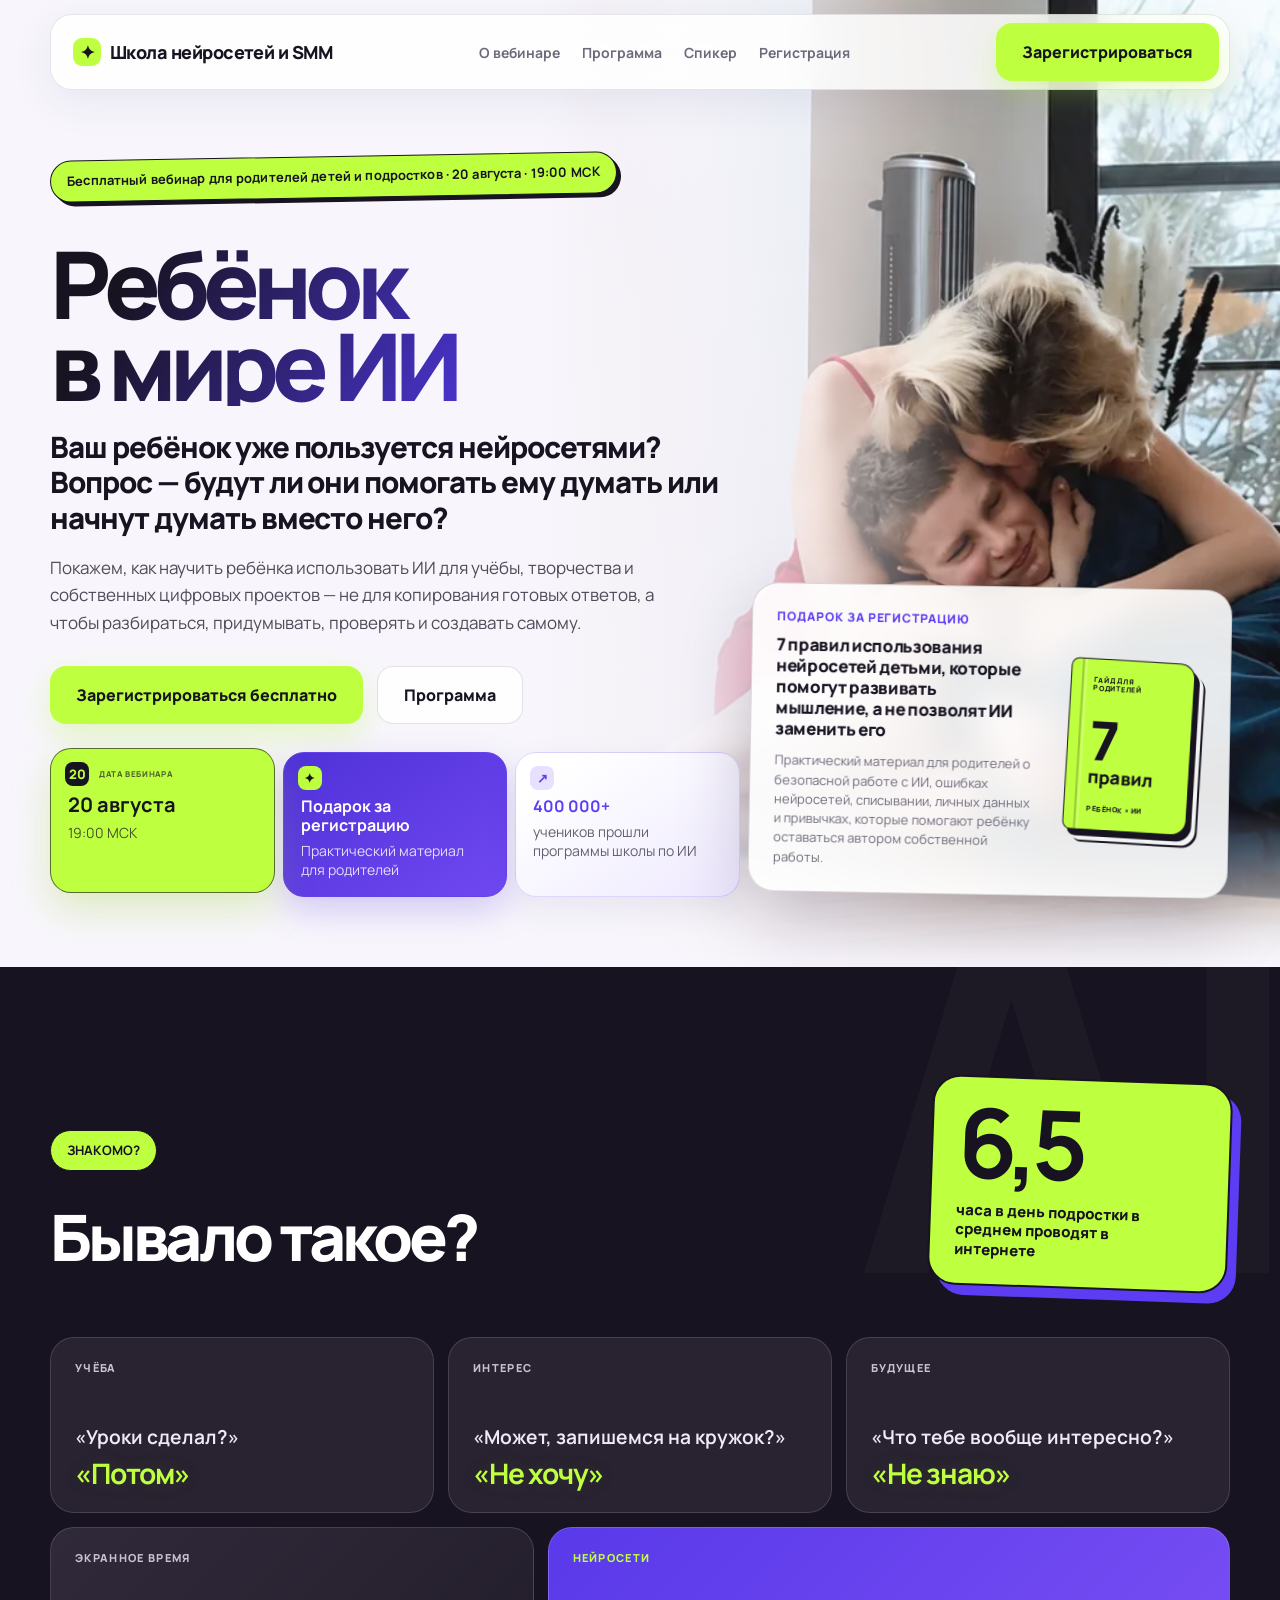
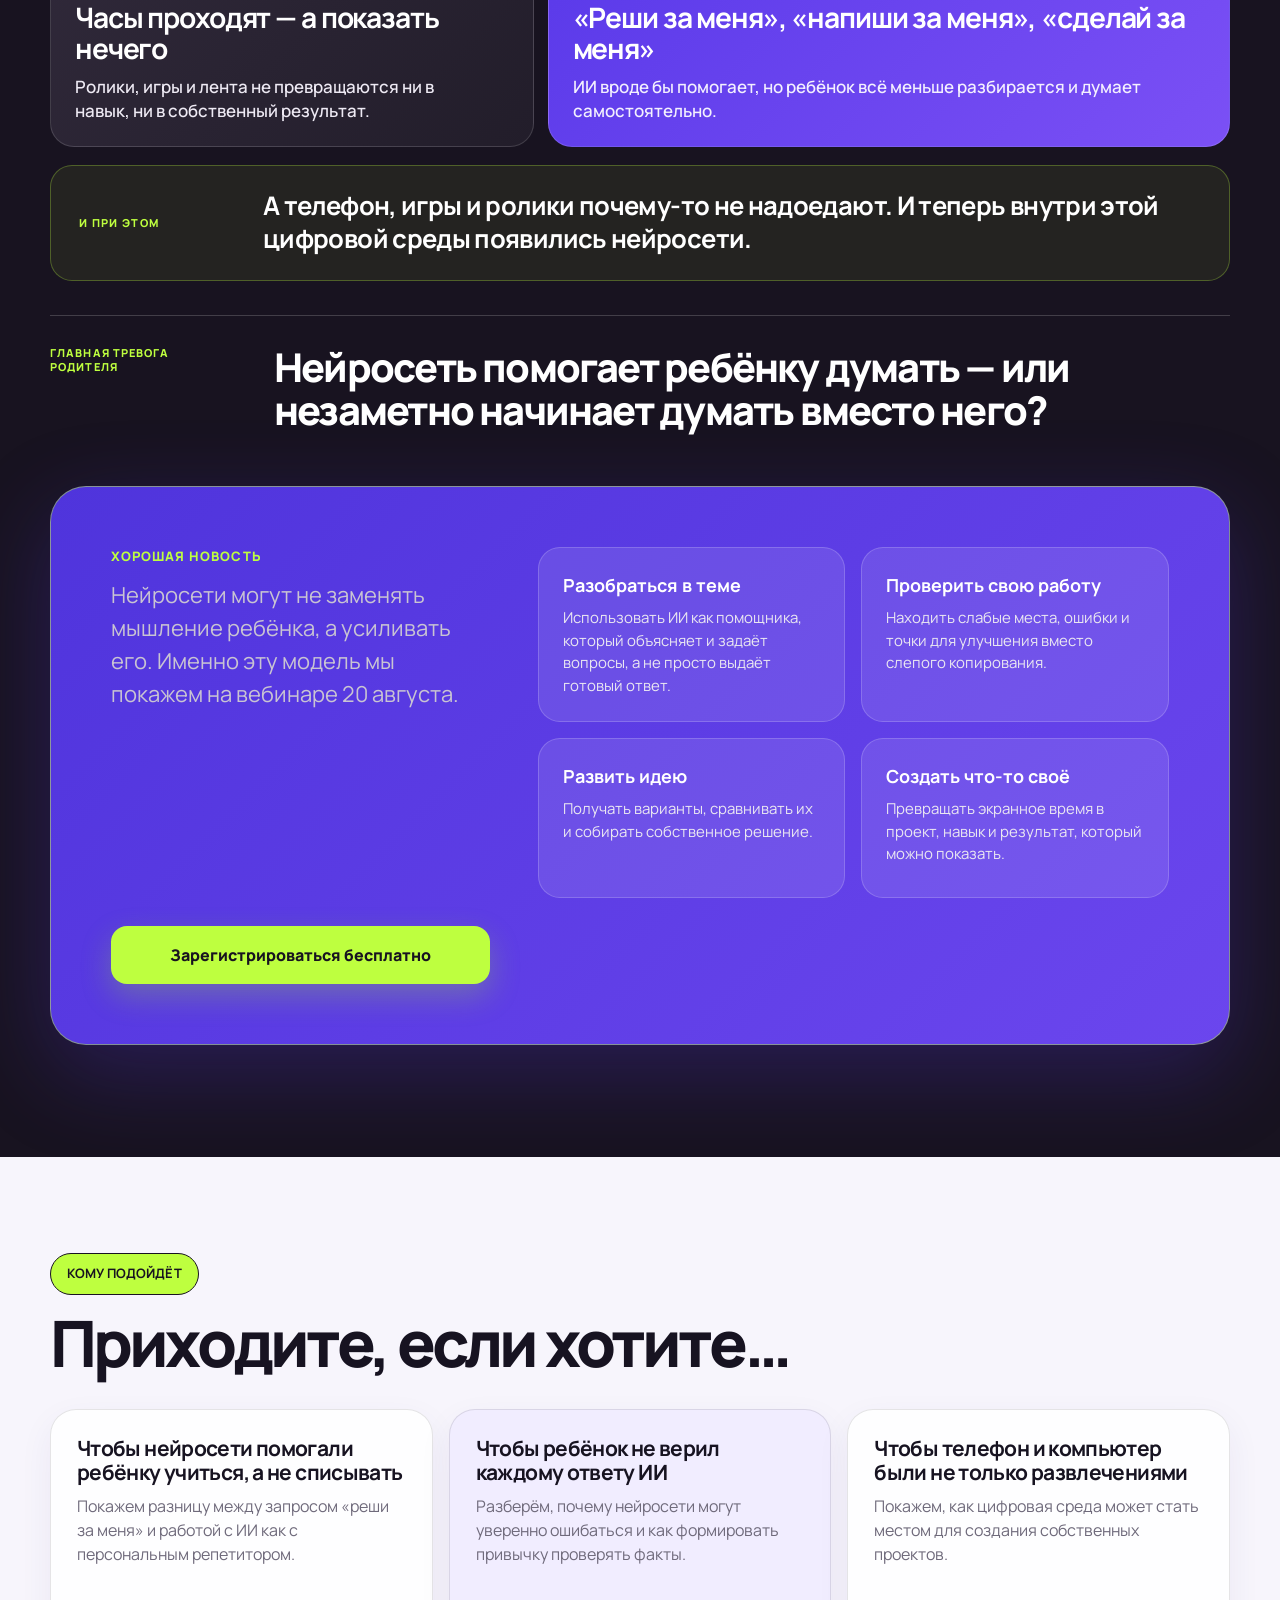
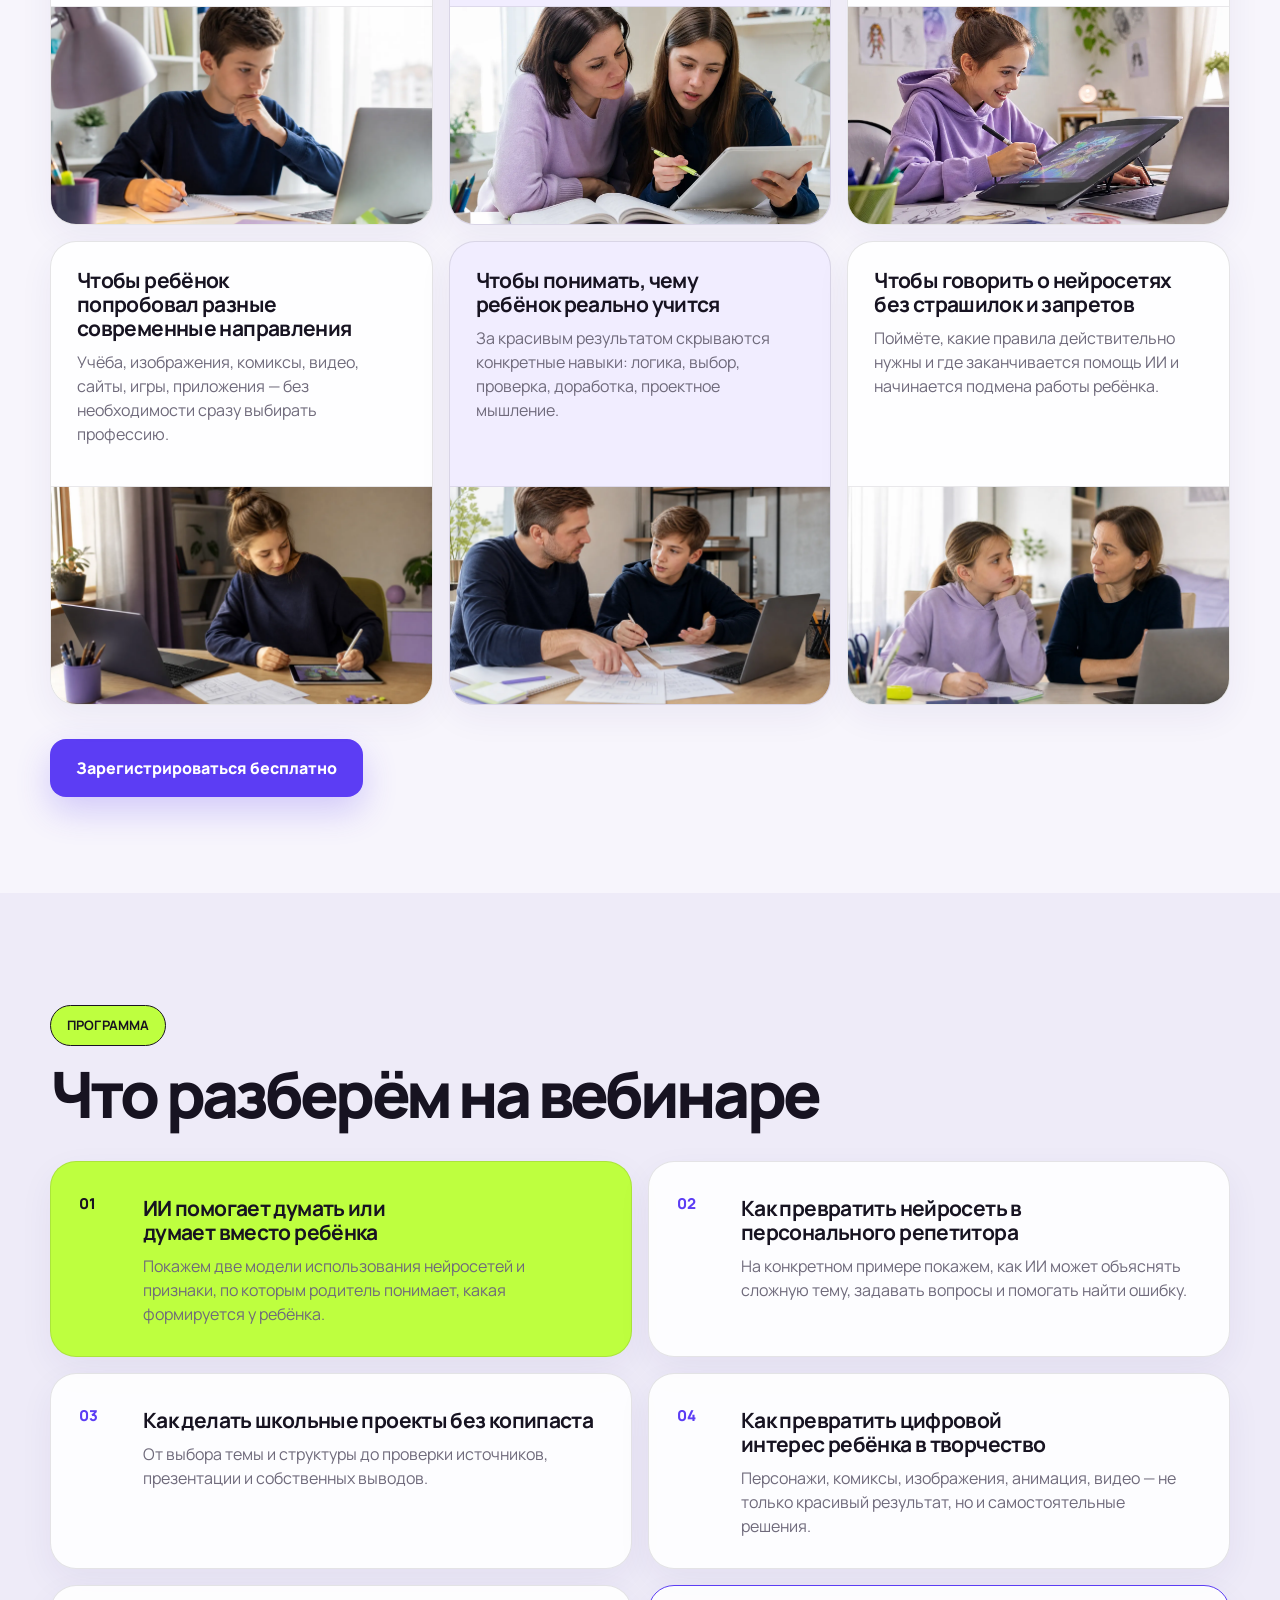
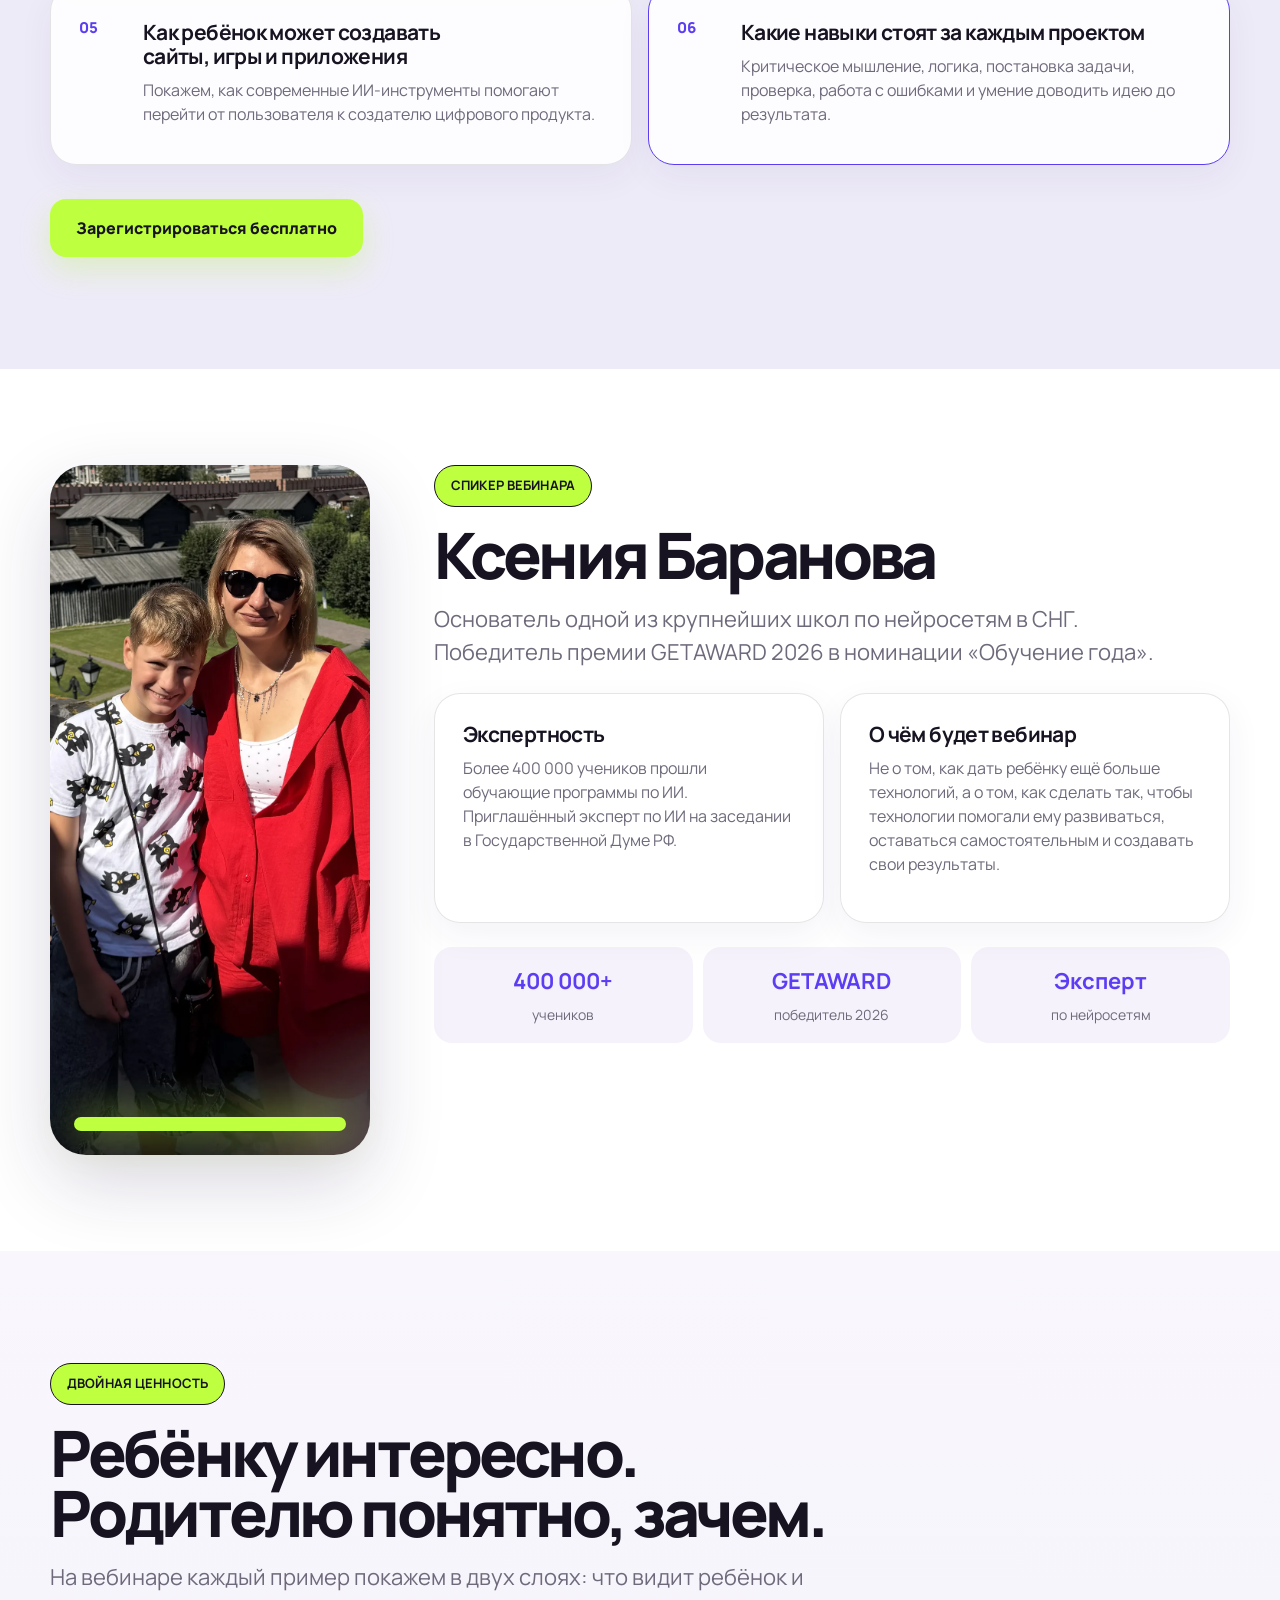
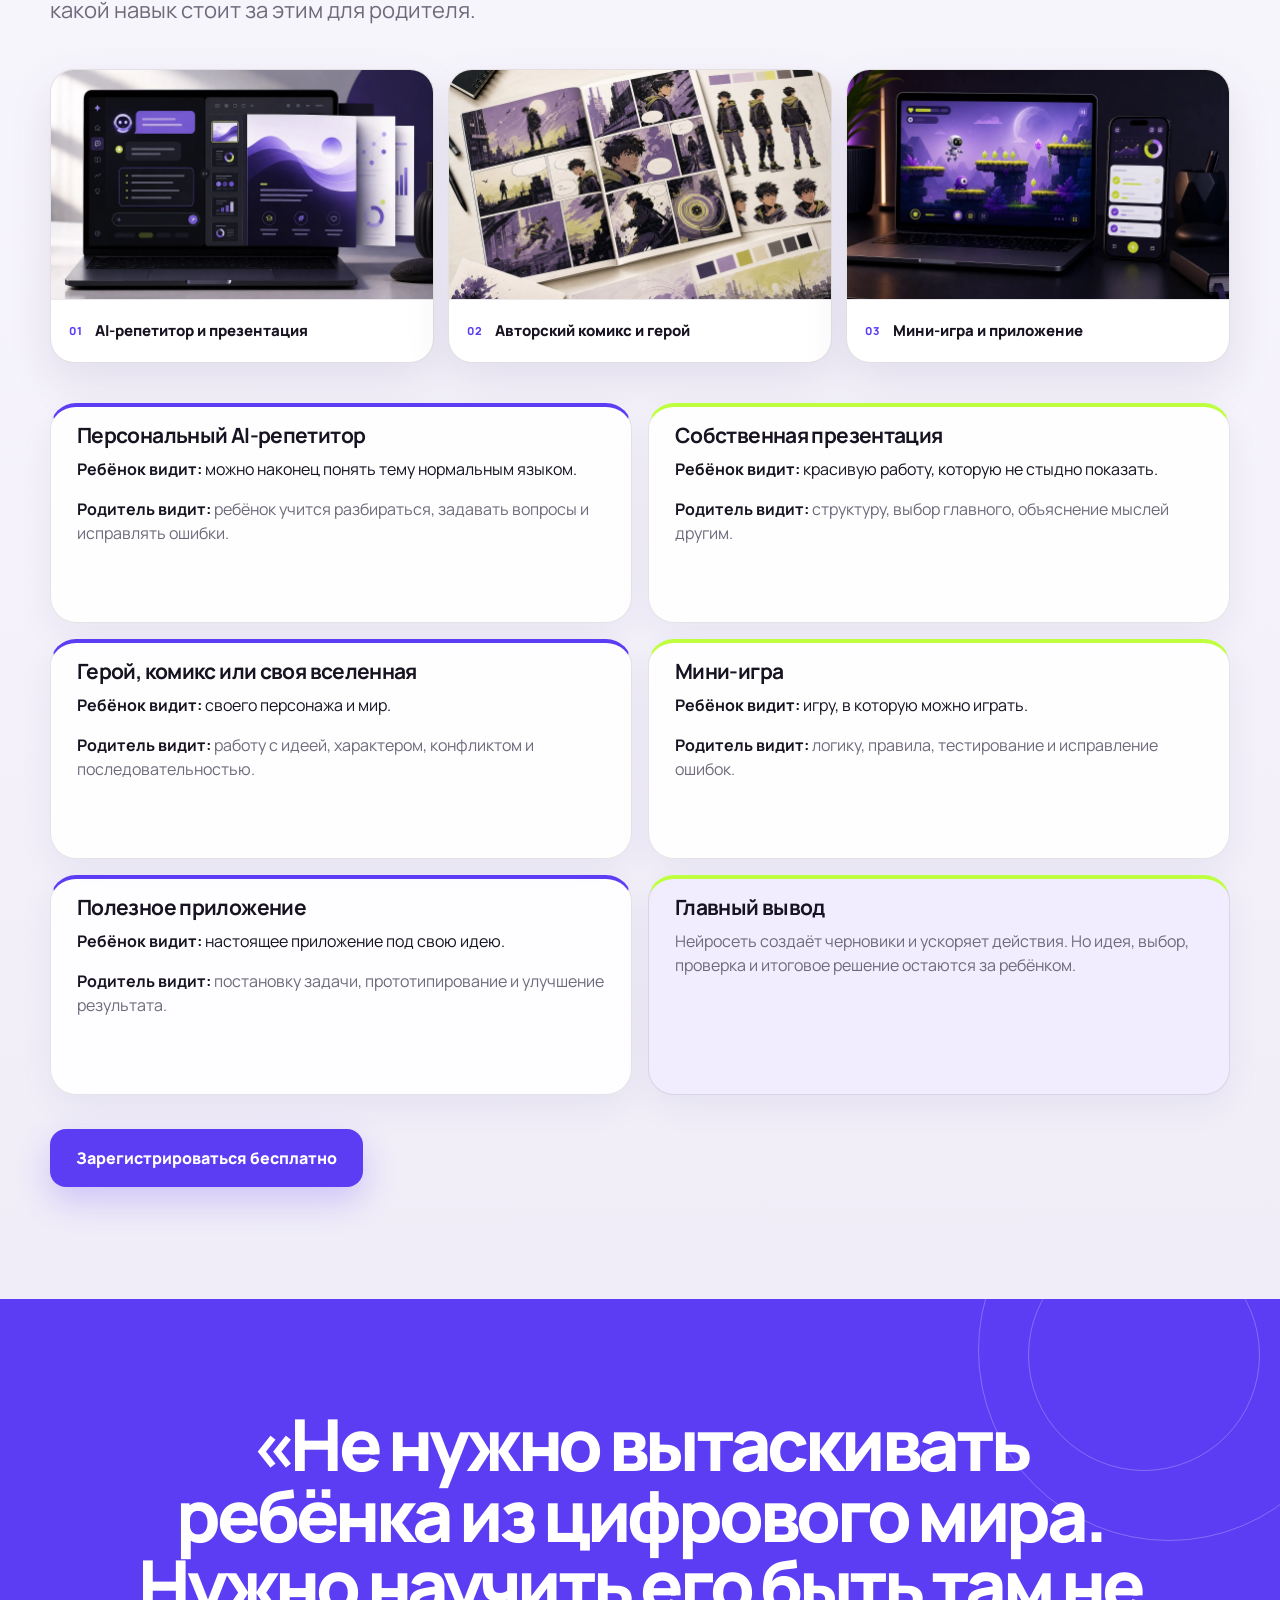
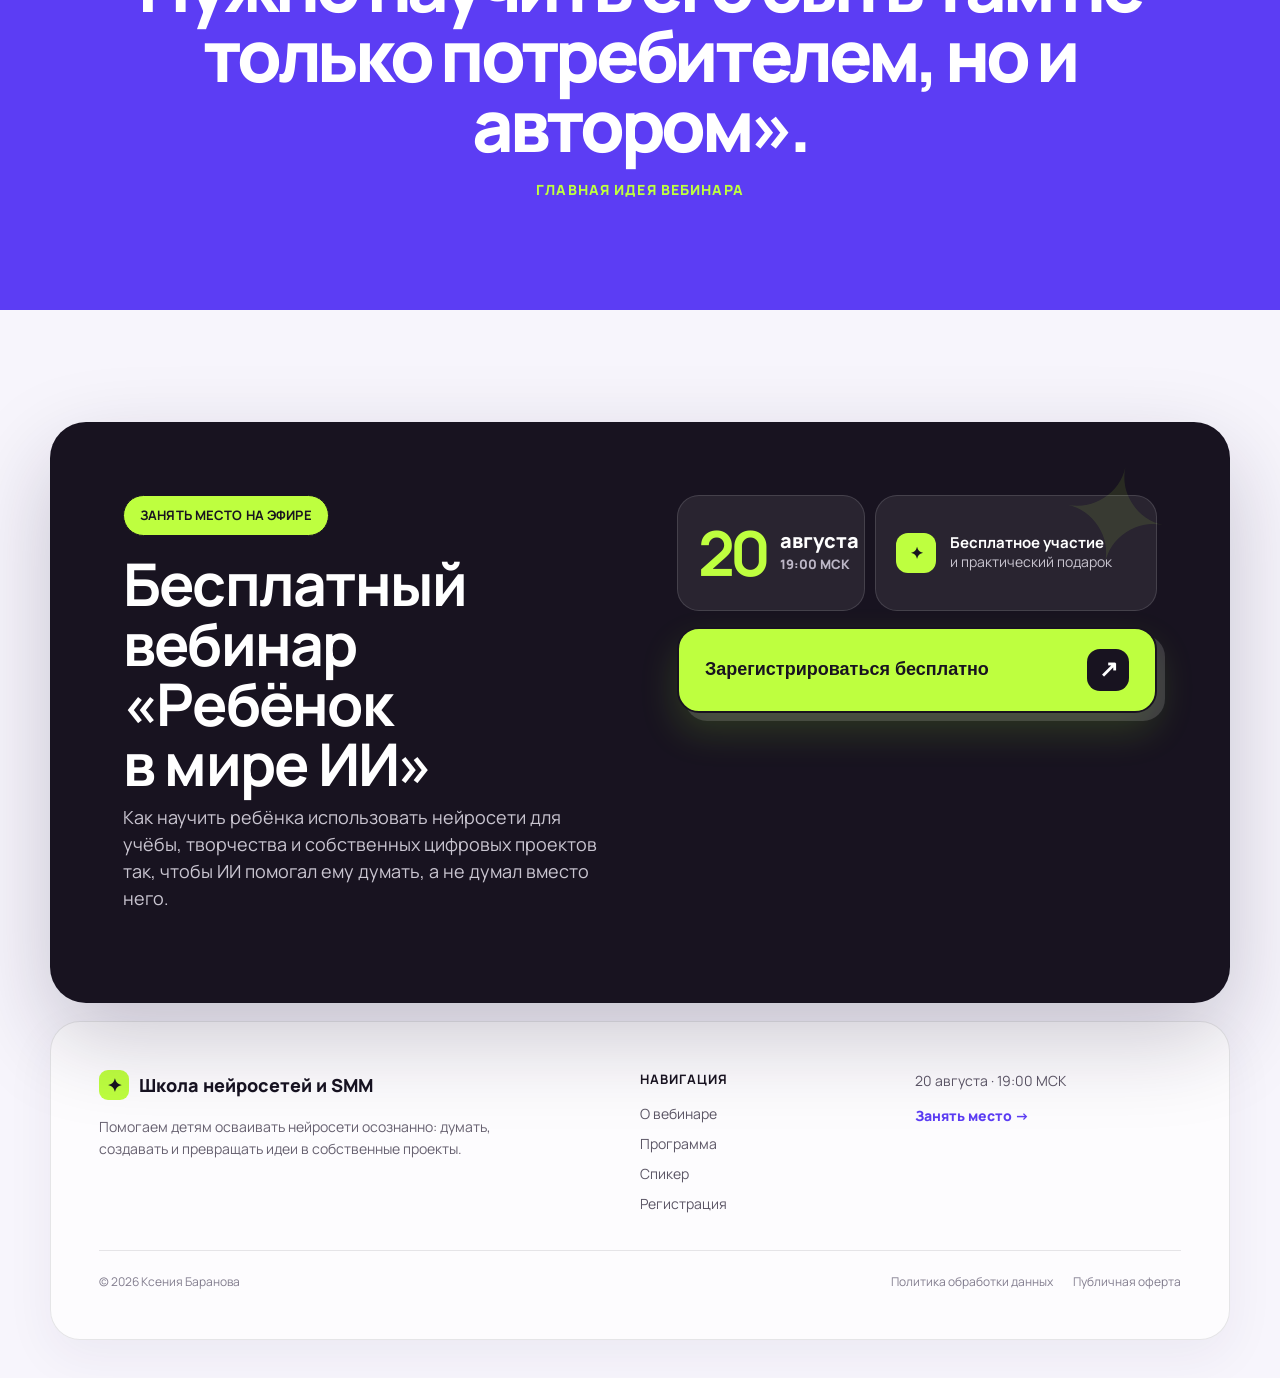
==== commit e7cfa70b: "Remove duplicate program numbering" ====
--- a/rebenok-v-mire-ai.html
+++ b/rebenok-v-mire-ai.html
@@ -725,32 +725,32 @@
 
       <div class="cards-2">
         <div class="card">
-          <h3>1. ИИ помогает думать или думает вместо ребёнка</h3>
+          <h3>ИИ помогает думать или думает вместо ребёнка</h3>
           <p class="muted">Покажем две модели использования нейросетей и признаки, по которым родитель понимает, какая формируется у ребёнка.</p>
         </div>
 
         <div class="card">
-          <h3>2. Как превратить нейросеть в персонального репетитора</h3>
+          <h3>Как превратить нейросеть в персонального репетитора</h3>
           <p class="muted">На конкретном примере покажем, как ИИ может объяснять сложную тему, задавать вопросы и помогать найти ошибку.</p>
         </div>
 
         <div class="card">
-          <h3>3. Как делать школьные проекты без копипаста</h3>
+          <h3>Как делать школьные проекты без копипаста</h3>
           <p class="muted">От выбора темы и структуры до проверки источников, презентации и собственных выводов.</p>
         </div>
 
         <div class="card">
-          <h3>4. Как превратить цифровой интерес ребёнка в творчество</h3>
+          <h3>Как превратить цифровой интерес ребёнка в творчество</h3>
           <p class="muted">Персонажи, комиксы, изображения, анимация, видео — не только красивый результат, но и самостоятельные решения.</p>
         </div>
 
         <div class="card">
-          <h3>5. Как ребёнок может создавать сайты, игры и приложения</h3>
+          <h3>Как ребёнок может создавать сайты, игры и приложения</h3>
           <p class="muted">Покажем, как современные ИИ-инструменты помогают перейти от пользователя к создателю цифрового продукта.</p>
         </div>
 
         <div class="card">
-          <h3>6. Какие навыки стоят за каждым проектом</h3>
+          <h3>Какие навыки стоят за каждым проектом</h3>
           <p class="muted">Критическое мышление, логика, постановка задачи, проверка, работа с ошибками и умение доводить идею до результата.</p>
         </div>
       </div>
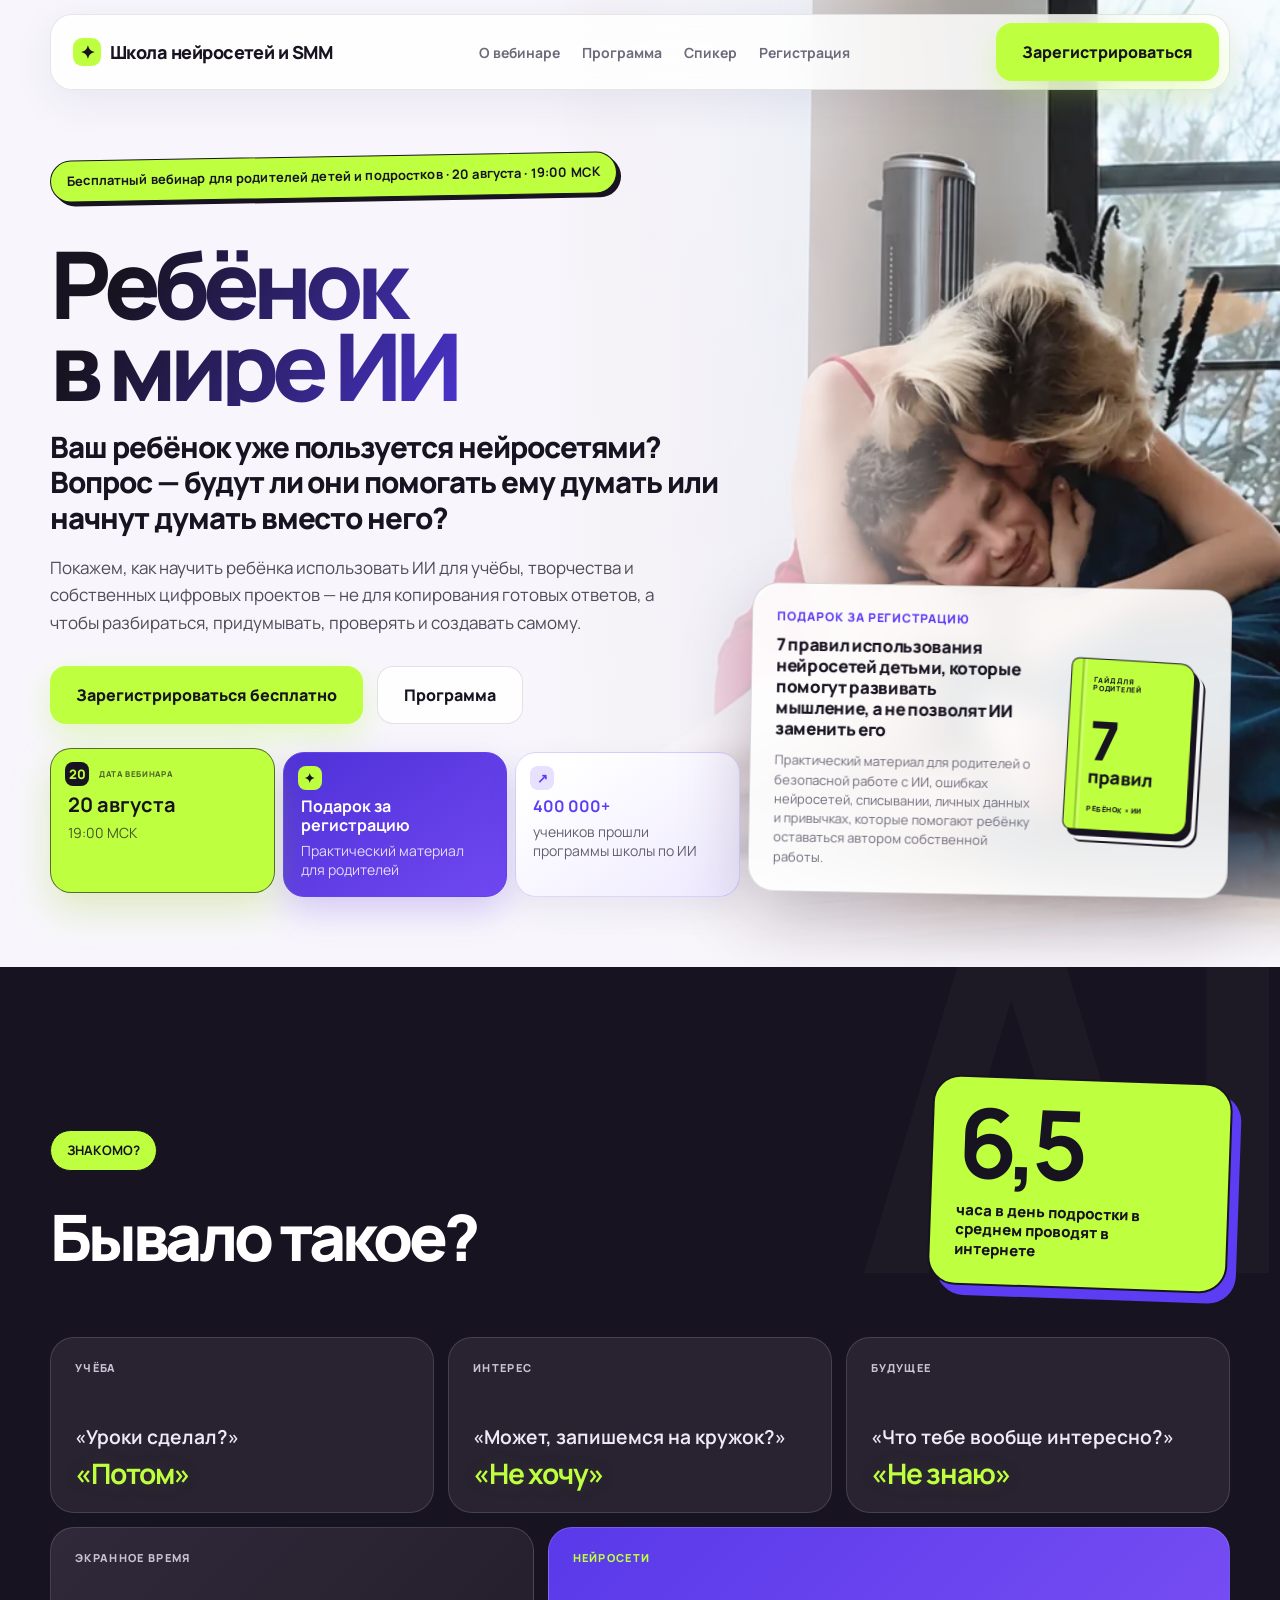
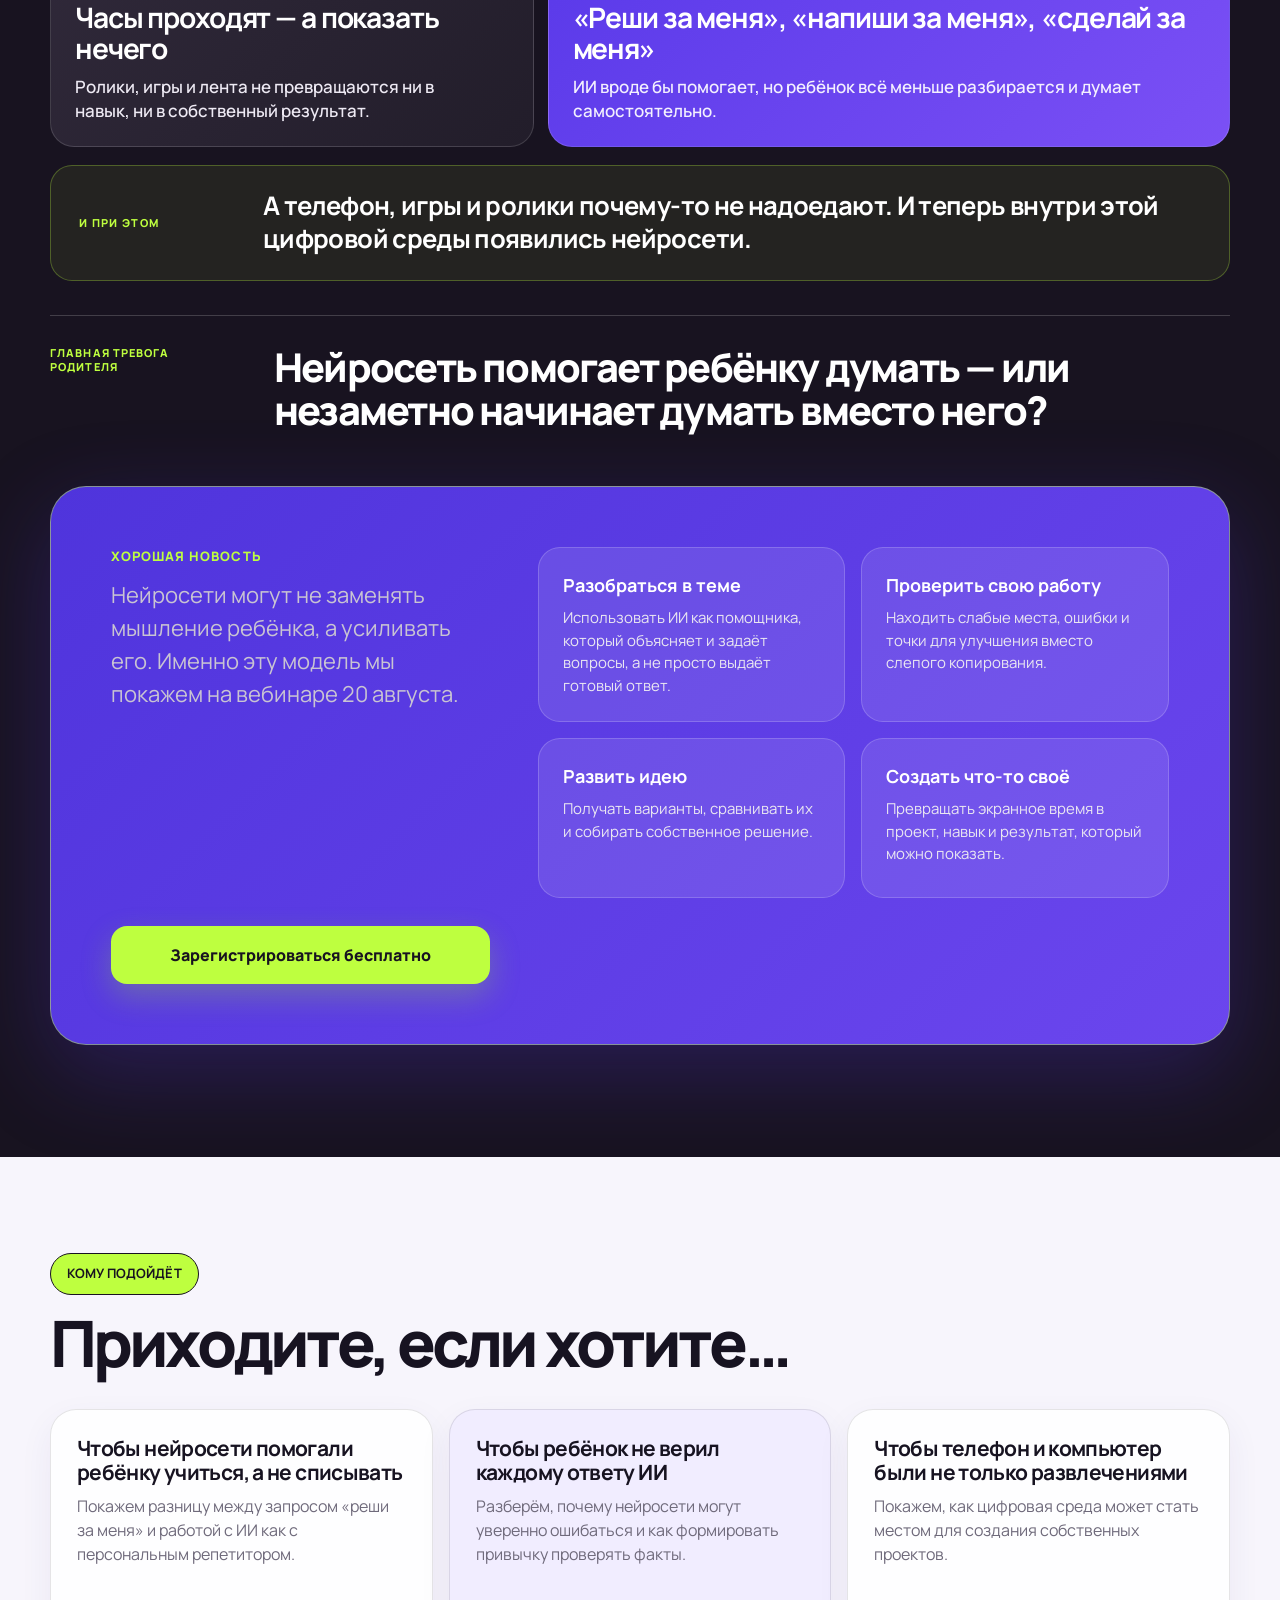
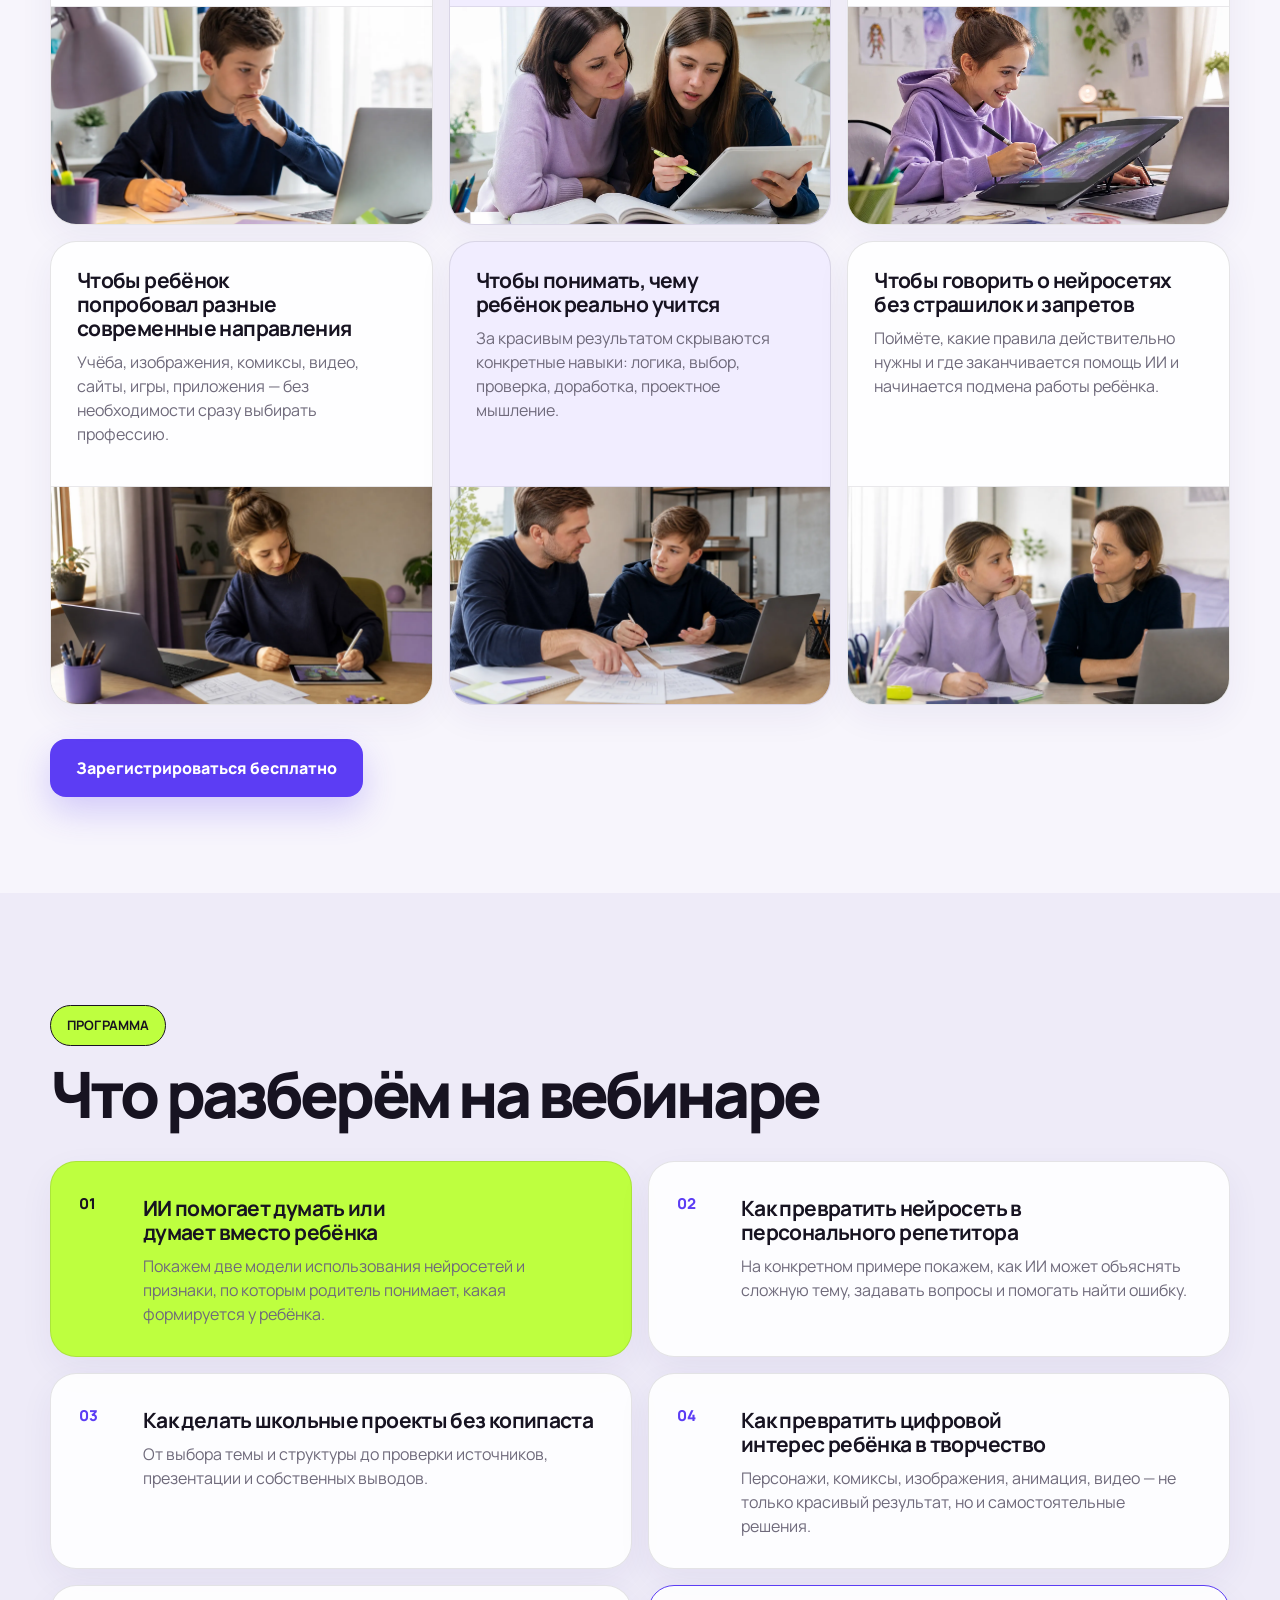
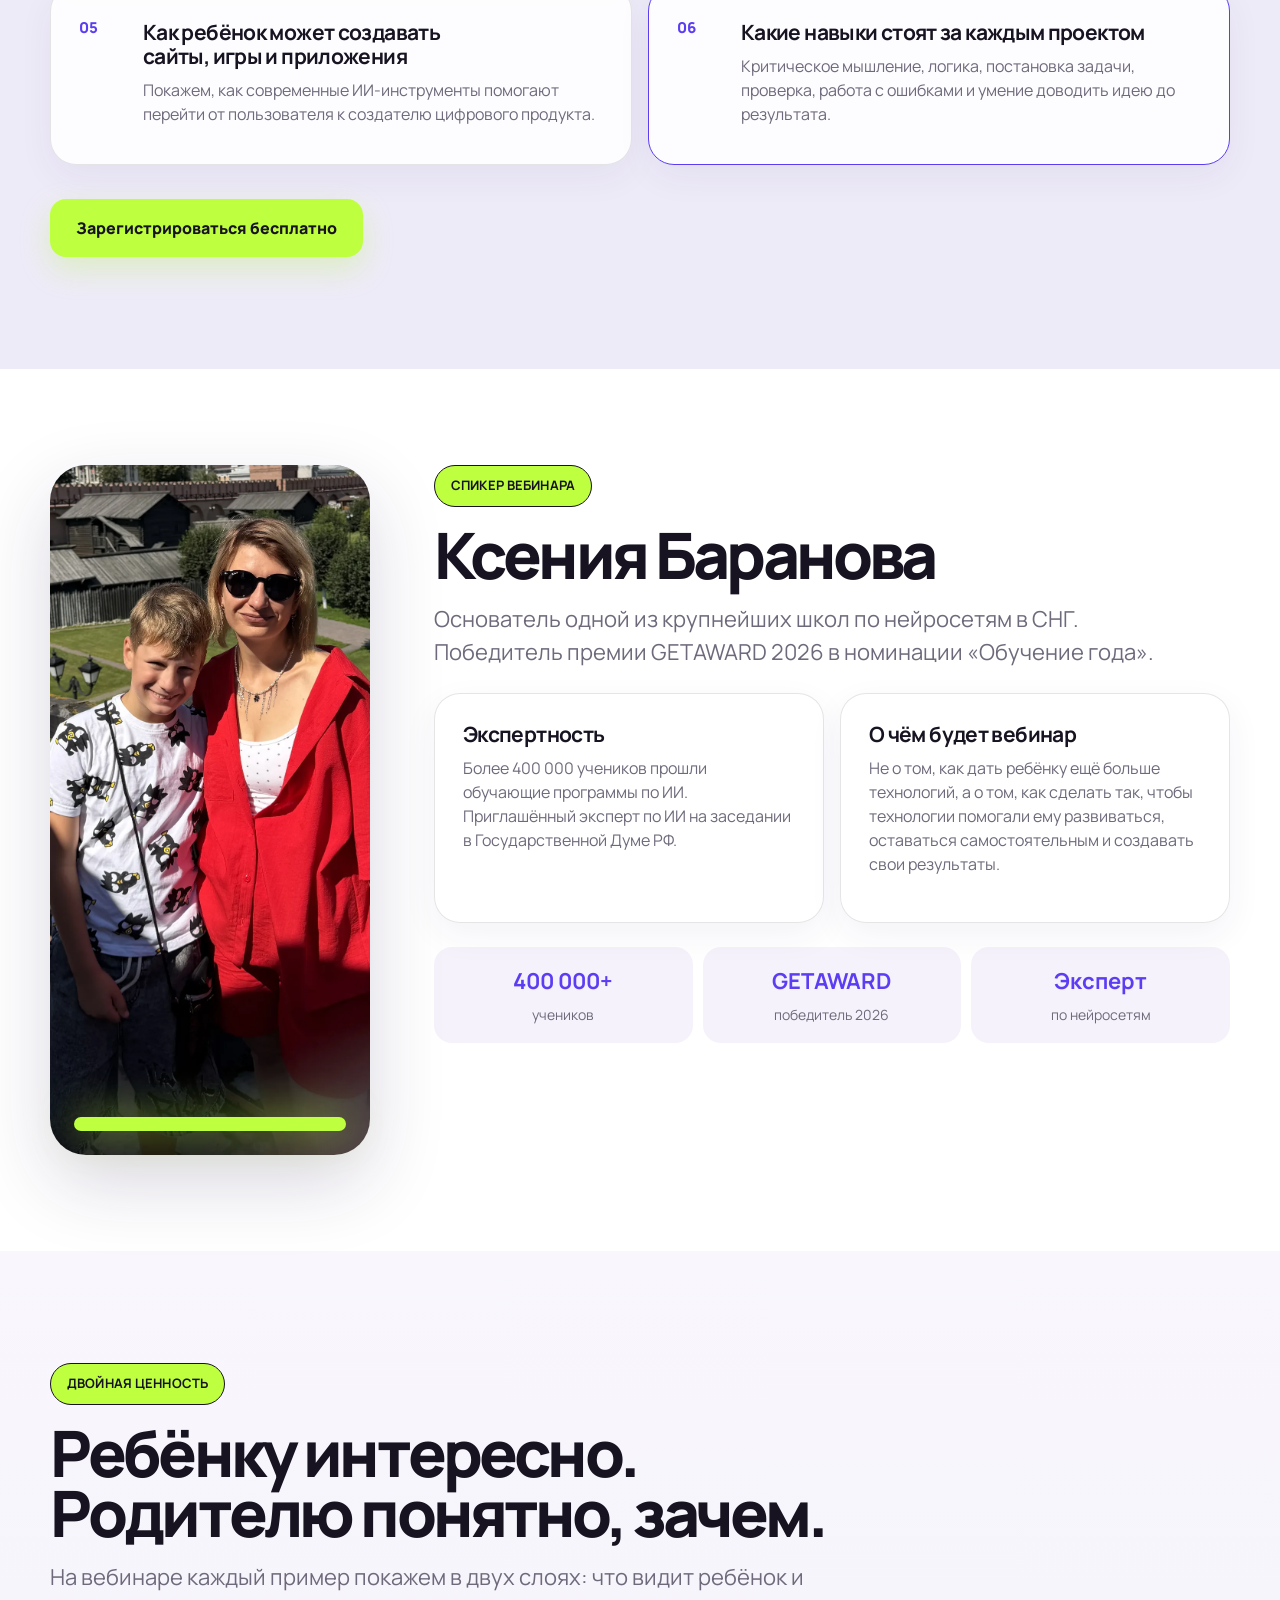
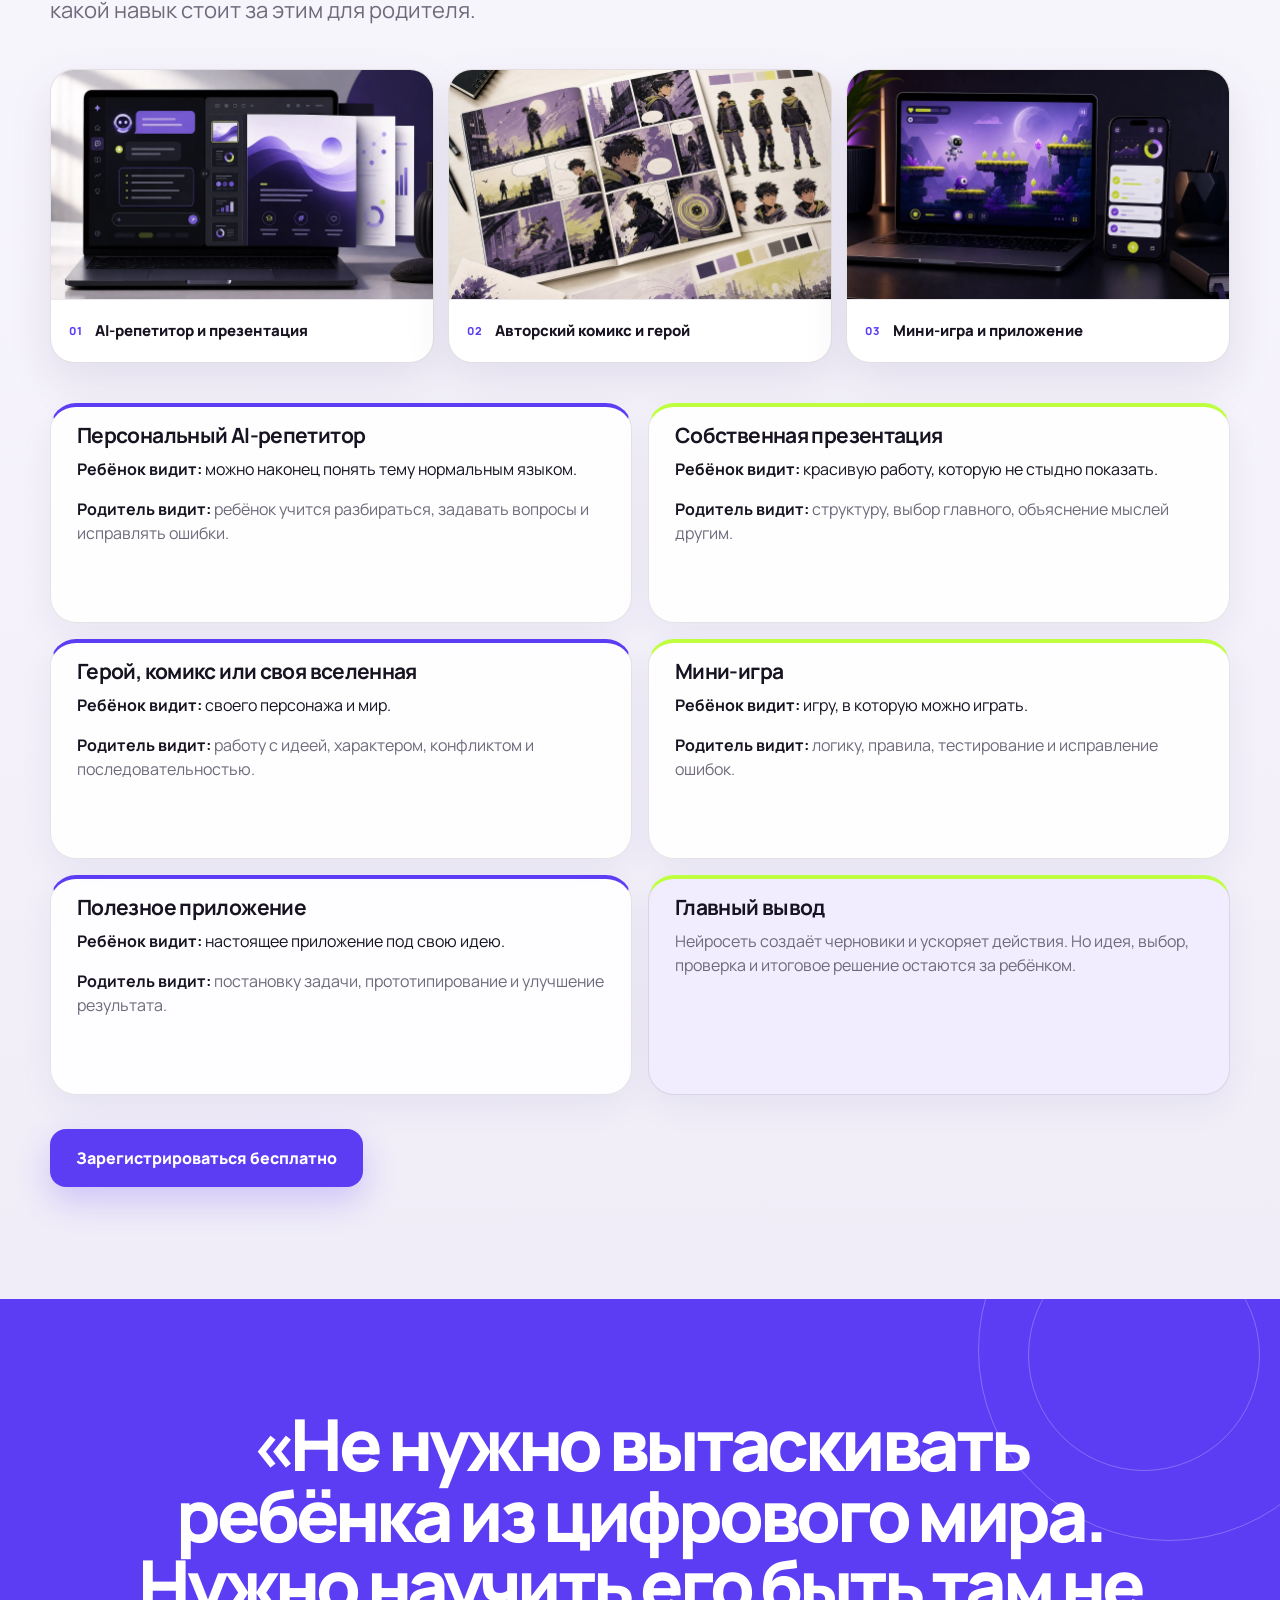
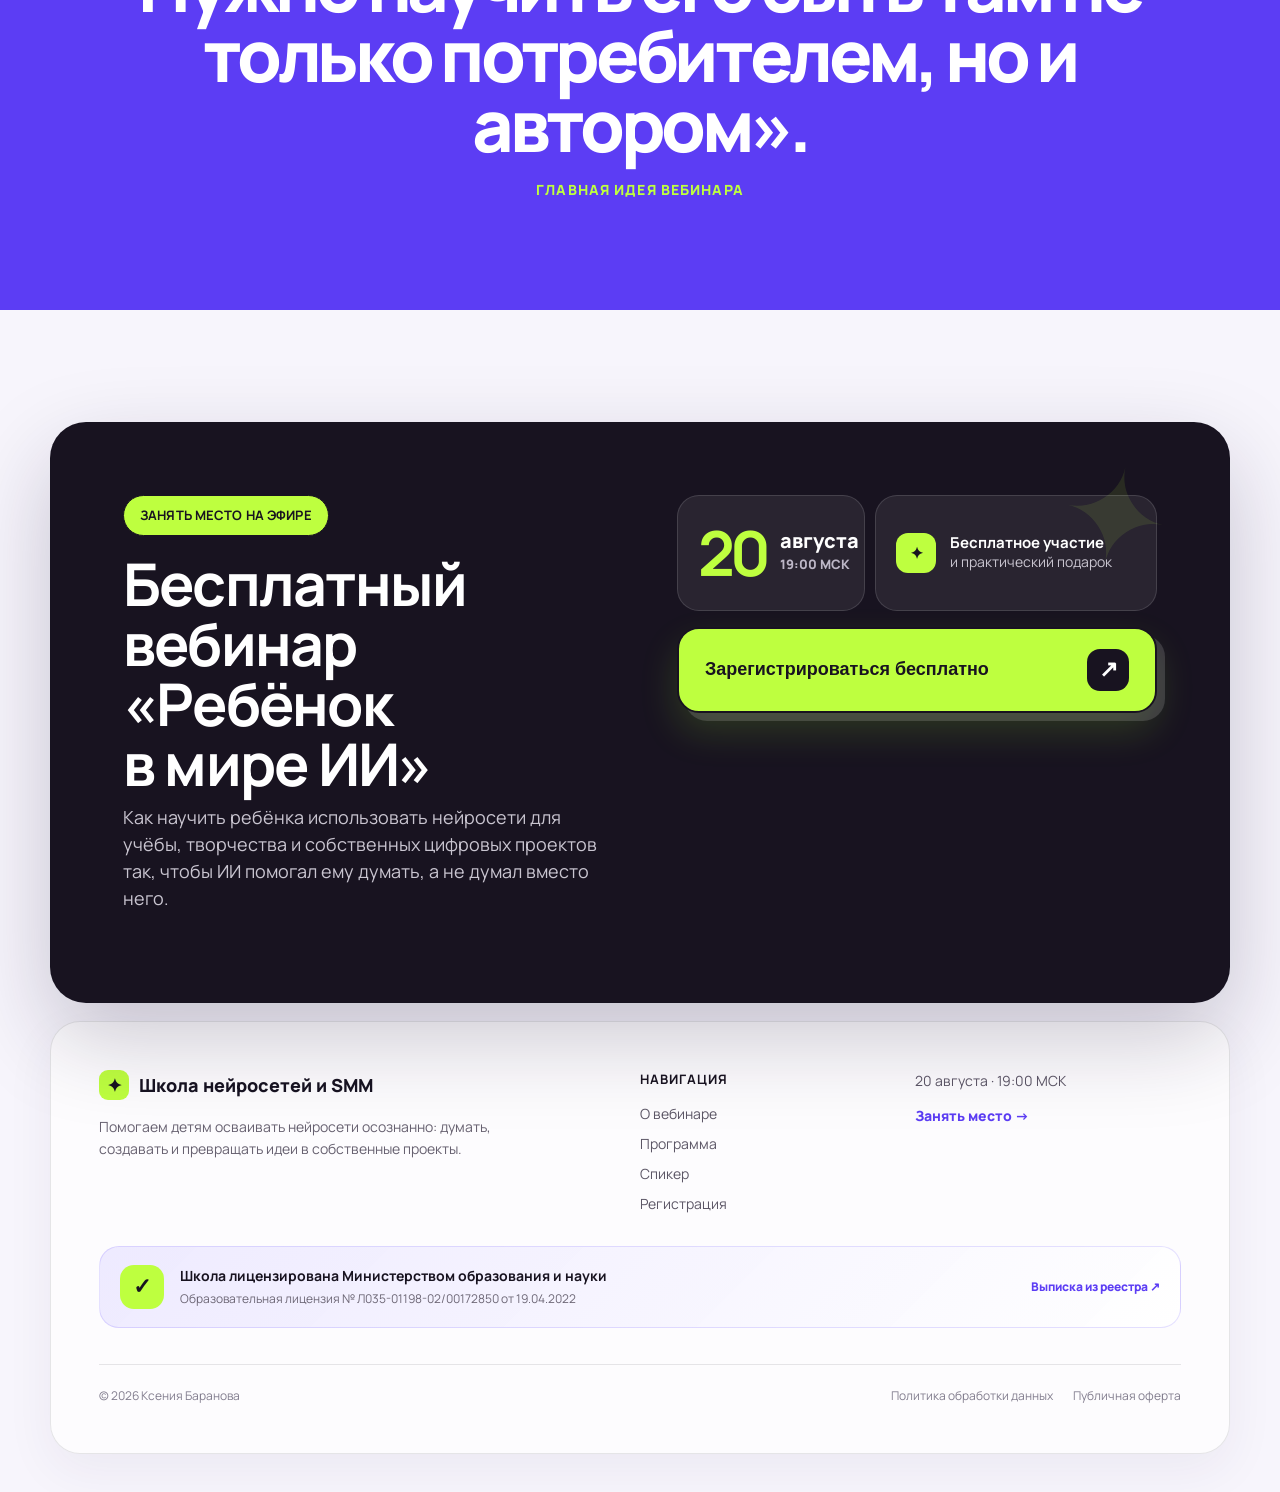
==== commit 785cdb0a: "Add education license to footer" ====
--- a/rebenok-v-mire-ai.html
+++ b/rebenok-v-mire-ai.html
@@ -513,7 +513,7 @@
   <link rel="preconnect" href="https://fonts.googleapis.com" />
   <link rel="preconnect" href="https://fonts.gstatic.com" crossorigin />
   <link rel="preload" as="image" href="./assets/ksenia-with-child.webp?v=20260817-1" type="image/webp" fetchpriority="high" />
-  <link rel="stylesheet" href="./style.css?v=20260817-10" />
+  <link rel="stylesheet" href="./style.css?v=20260817-11" />
 </head>
 <body>
 
@@ -935,6 +935,15 @@
           </div>
         </div>
 
+        <div class="footer-license">
+          <span class="footer-license-icon" aria-hidden="true">✓</span>
+          <div>
+            <strong>Школа лицензирована Министерством образования и науки</strong>
+            <p>Образовательная лицензия № Л035-01198-02/00172850 от 19.04.2022</p>
+          </div>
+          <a href="https://xeniabaranova-school.ru/pl/fileservice/user/file/download/h/5e32f2c3e88f12a69845ce8dec34a2f7.pdf" target="_blank" rel="noopener noreferrer">Выписка из реестра ↗</a>
+        </div>
+
         <div class="legal">
           <span>© 2026 Ксения Баранова</span>
           <div>
--- a/style.css
+++ b/style.css
@@ -1171,6 +1171,47 @@
   color: var(--violet);
   font-weight: 850;
 }
+.footer-license {
+  display: grid;
+  grid-template-columns: 44px minmax(0, 1fr) auto;
+  gap: 16px;
+  align-items: center;
+  margin-top: 32px;
+  padding: 18px 20px;
+  border: 1px solid rgba(111,92,255,.18);
+  border-radius: 20px;
+  background: linear-gradient(135deg, rgba(236,232,255,.9), rgba(255,255,255,.88));
+}
+.footer-license-icon {
+  display: grid;
+  width: 44px;
+  height: 44px;
+  place-items: center;
+  border-radius: 14px;
+  background: var(--lime);
+  color: var(--ink);
+  font-size: 22px;
+  font-weight: 950;
+}
+.footer-license strong {
+  display: block;
+  color: var(--ink);
+  font-size: 14px;
+  line-height: 1.35;
+}
+.footer-license p {
+  margin: 4px 0 0;
+  color: #6d6776;
+  font-size: 12px;
+  line-height: 1.45;
+}
+.footer-license a {
+  color: var(--violet);
+  font-size: 12px;
+  font-weight: 850;
+  white-space: nowrap;
+}
+.footer-license a:hover { color: var(--violet-dark); }
 .legal {
   display: flex;
   justify-content: space-between;
@@ -1275,6 +1316,11 @@
   .register-popup { padding: 8px; align-items: flex-start; }
   .register-popup-inner { width: calc(100vw - 16px); max-height: calc(100dvh - 16px); }
   .footer-cta::after { font-size: 76px; top: 22px; right: 22px; }
+  .footer-license {
+    grid-template-columns: 44px minmax(0, 1fr);
+    padding: 16px;
+  }
+  .footer-license a { grid-column: 2; width: fit-content; white-space: normal; }
   .site-footer { padding: 26px 22px; }
   .site-footer-main { grid-template-columns: 1fr; gap: 28px; }
   .site-footer-brand { grid-column: auto; }
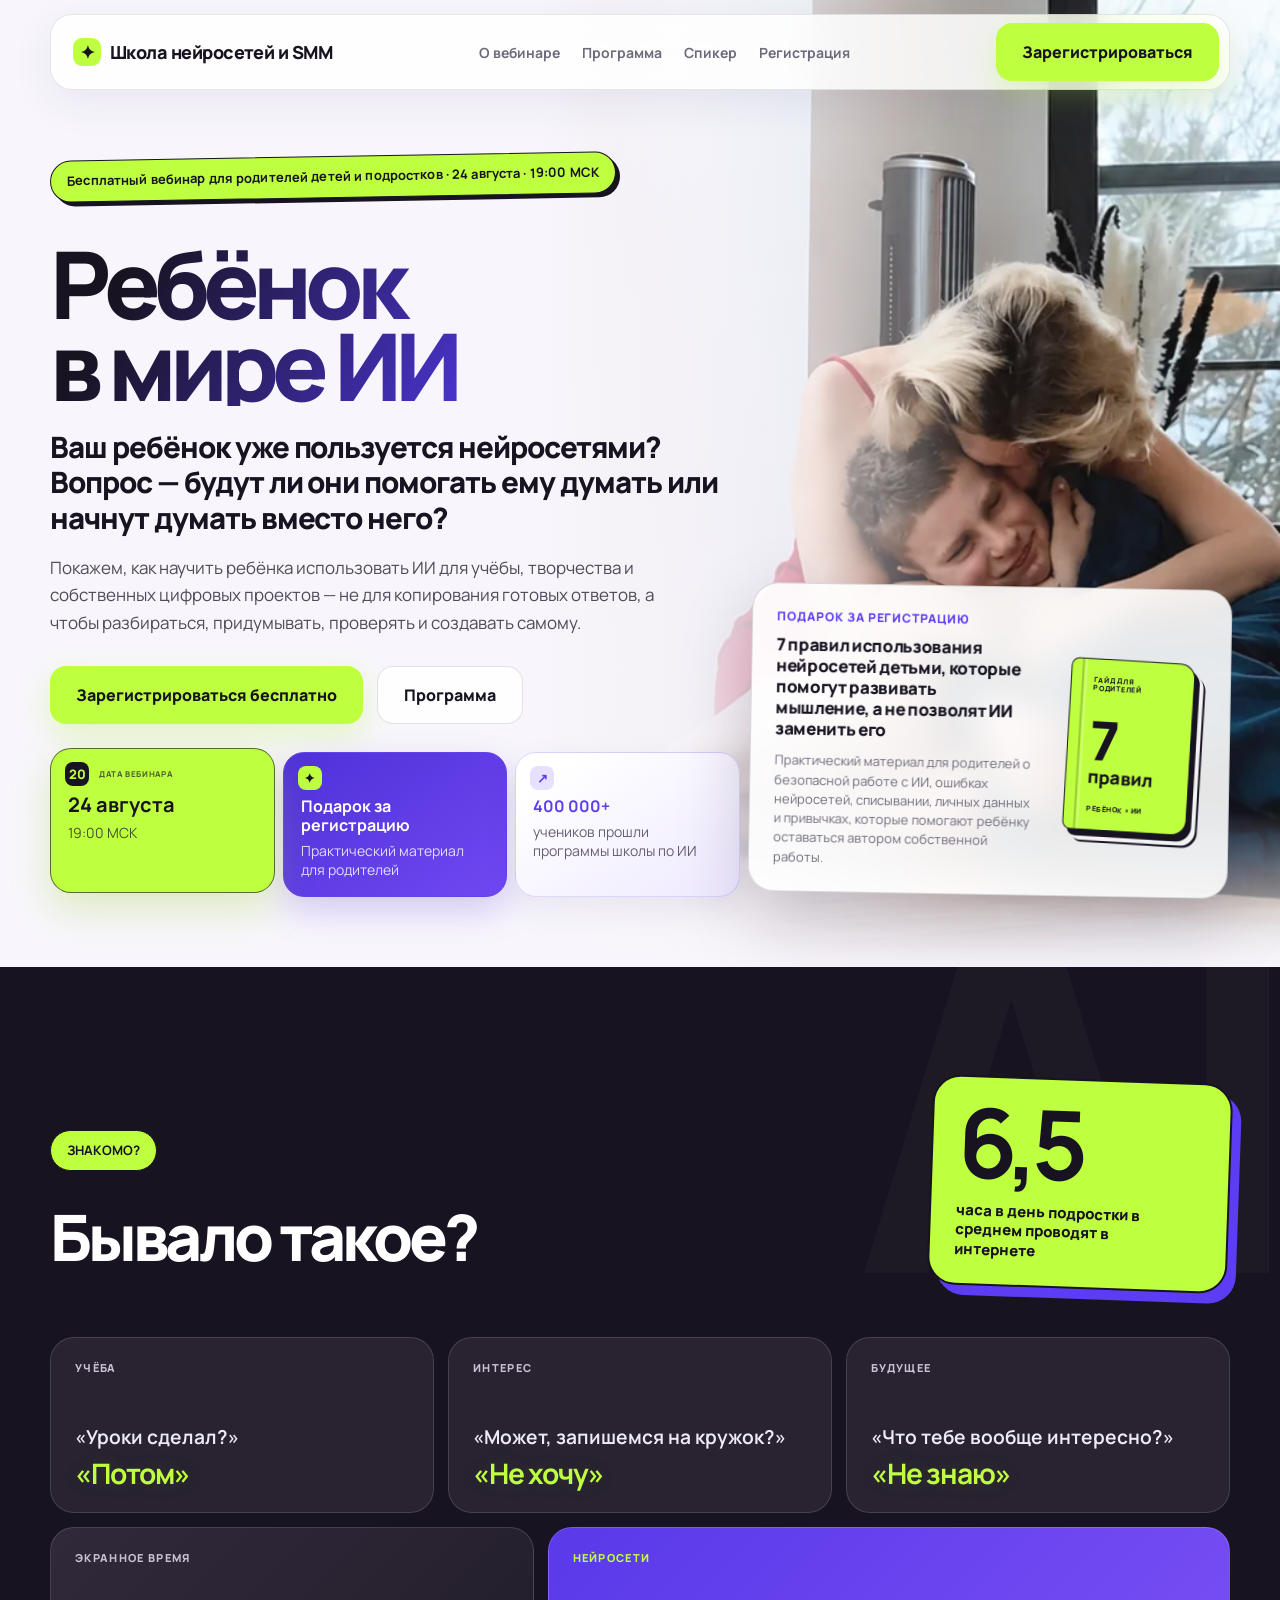
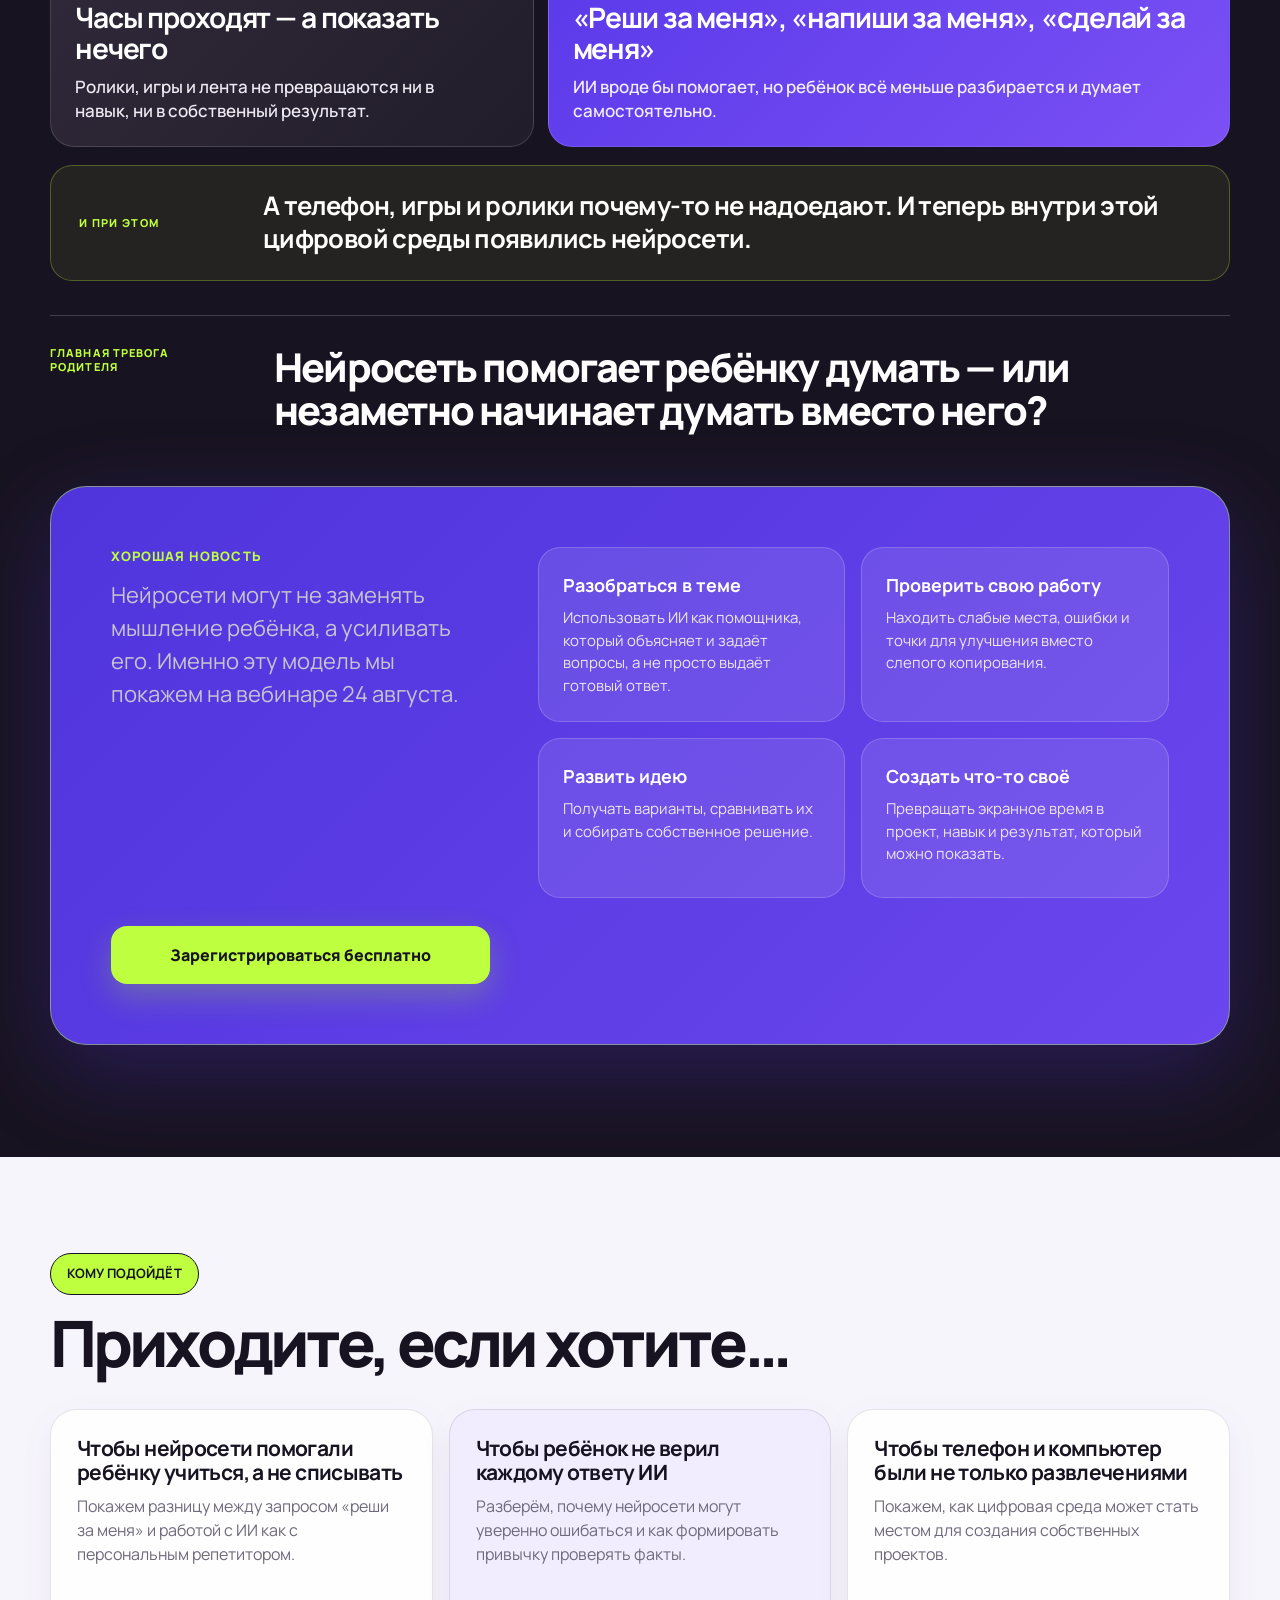
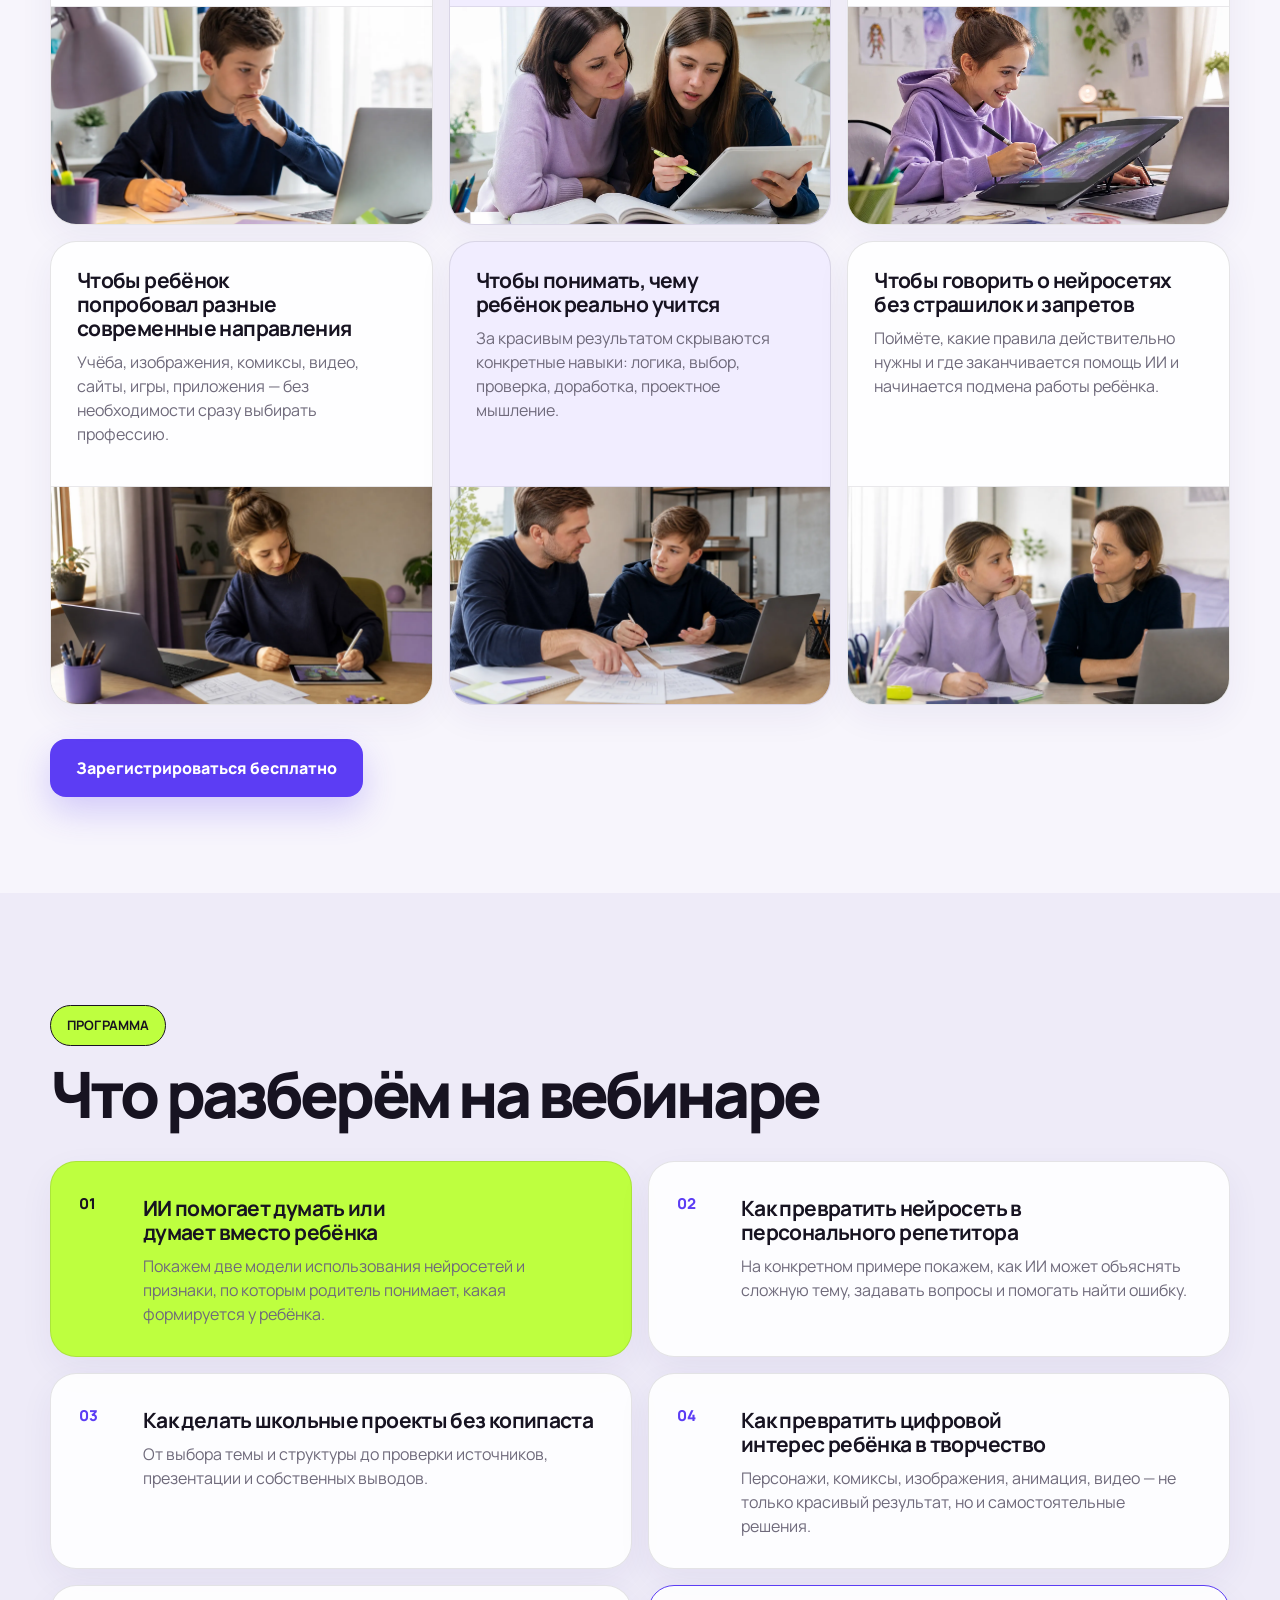
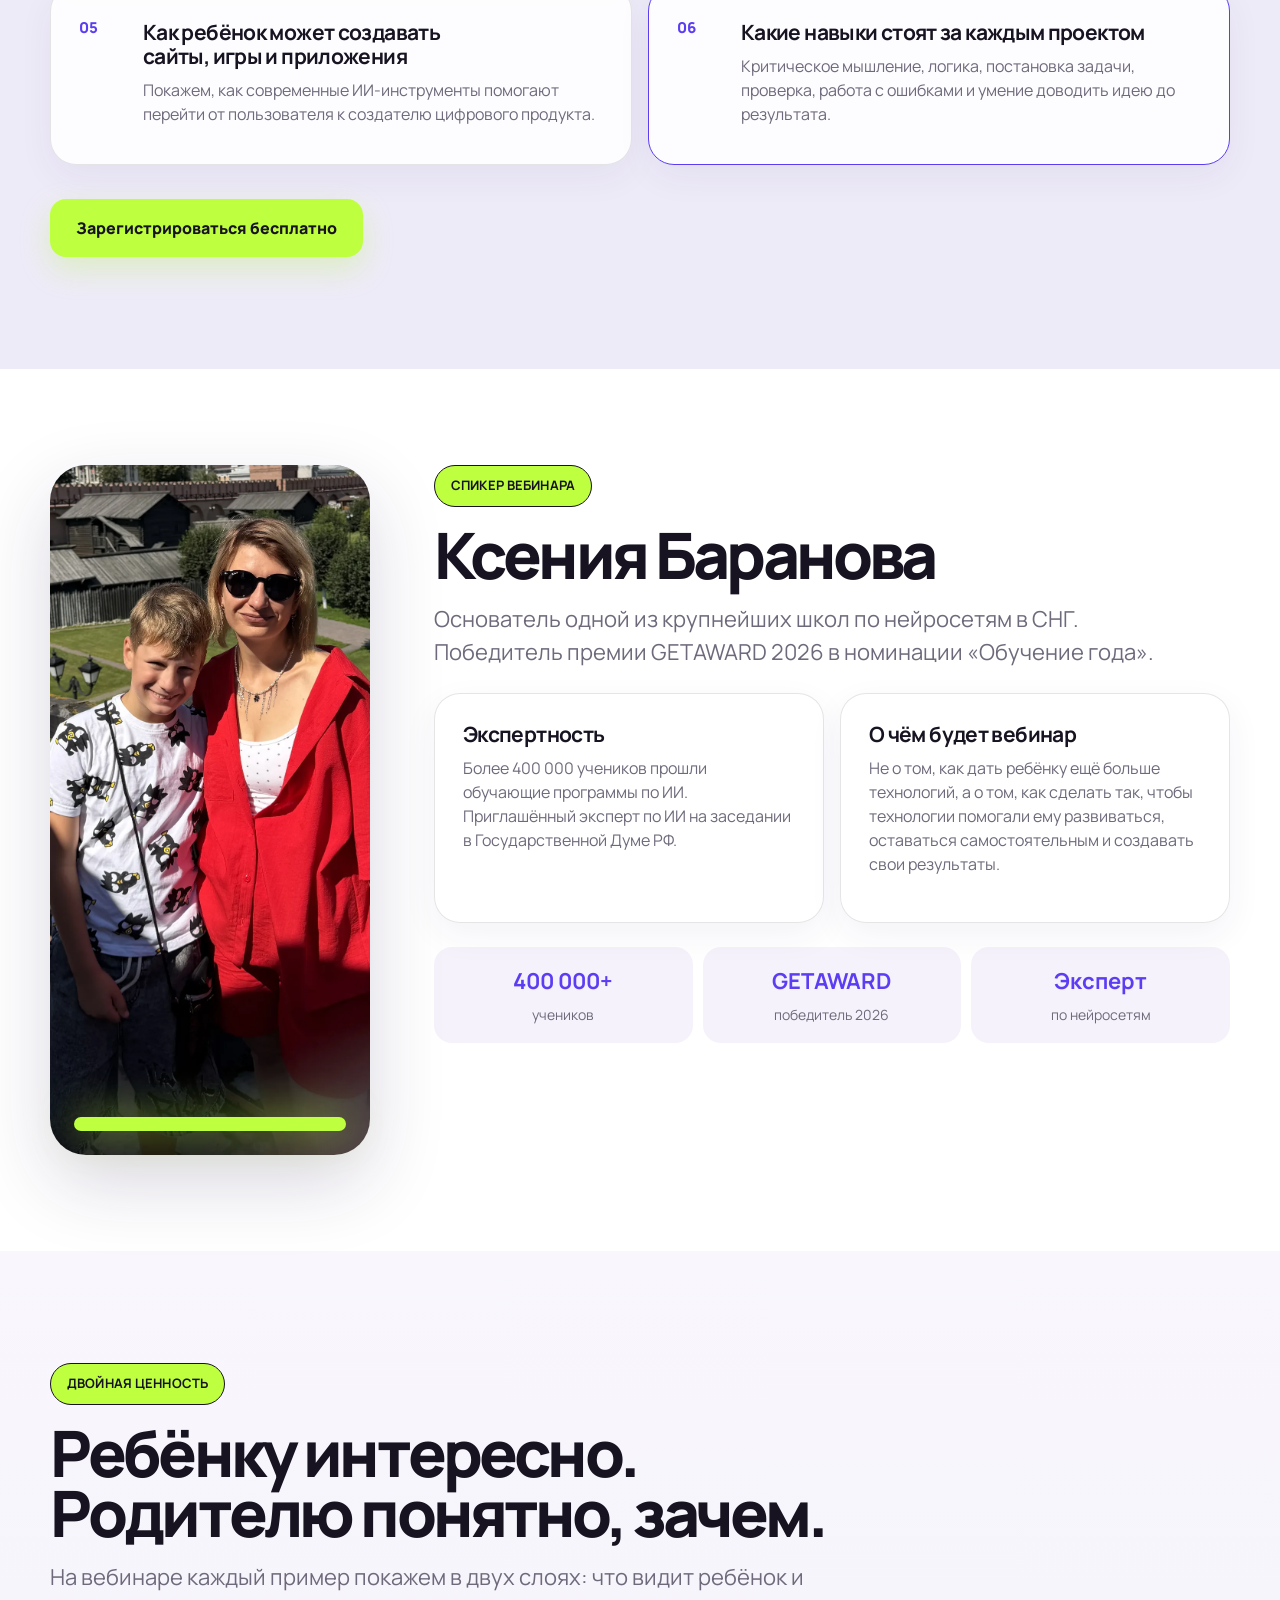
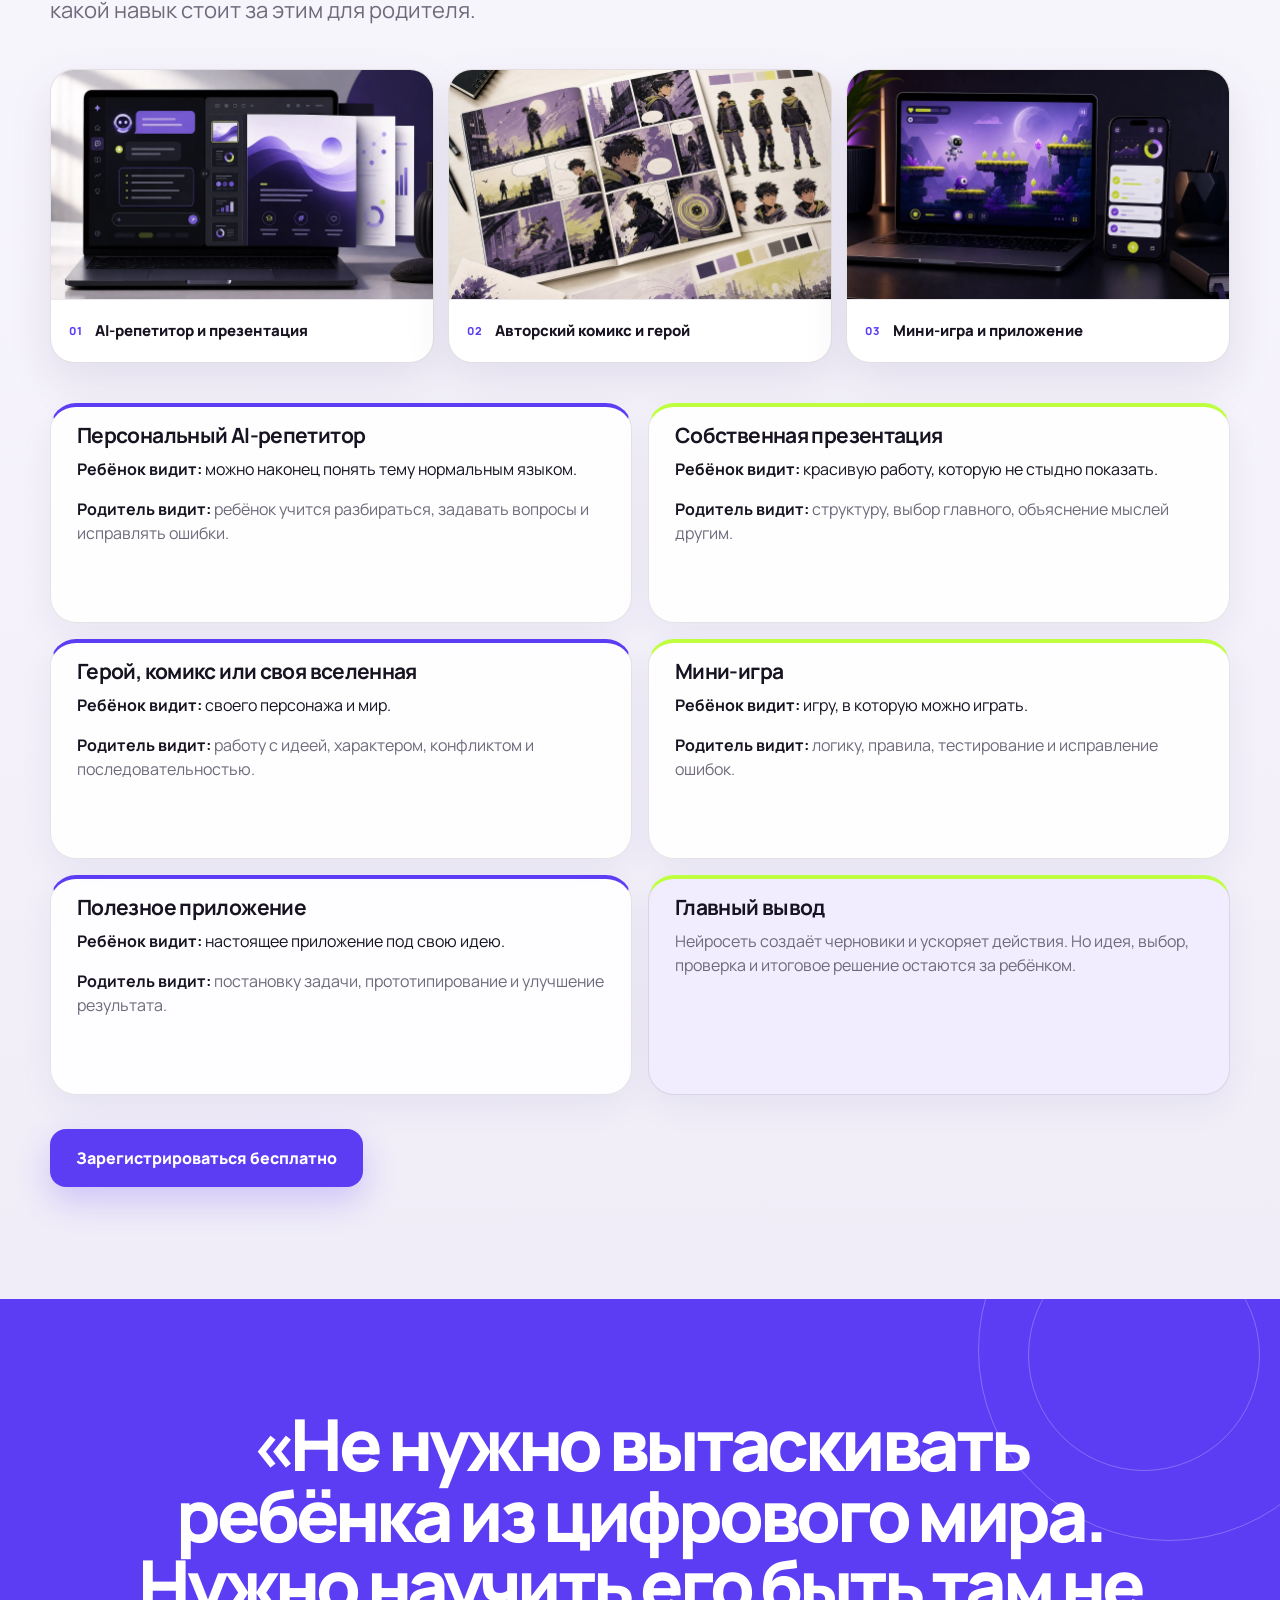
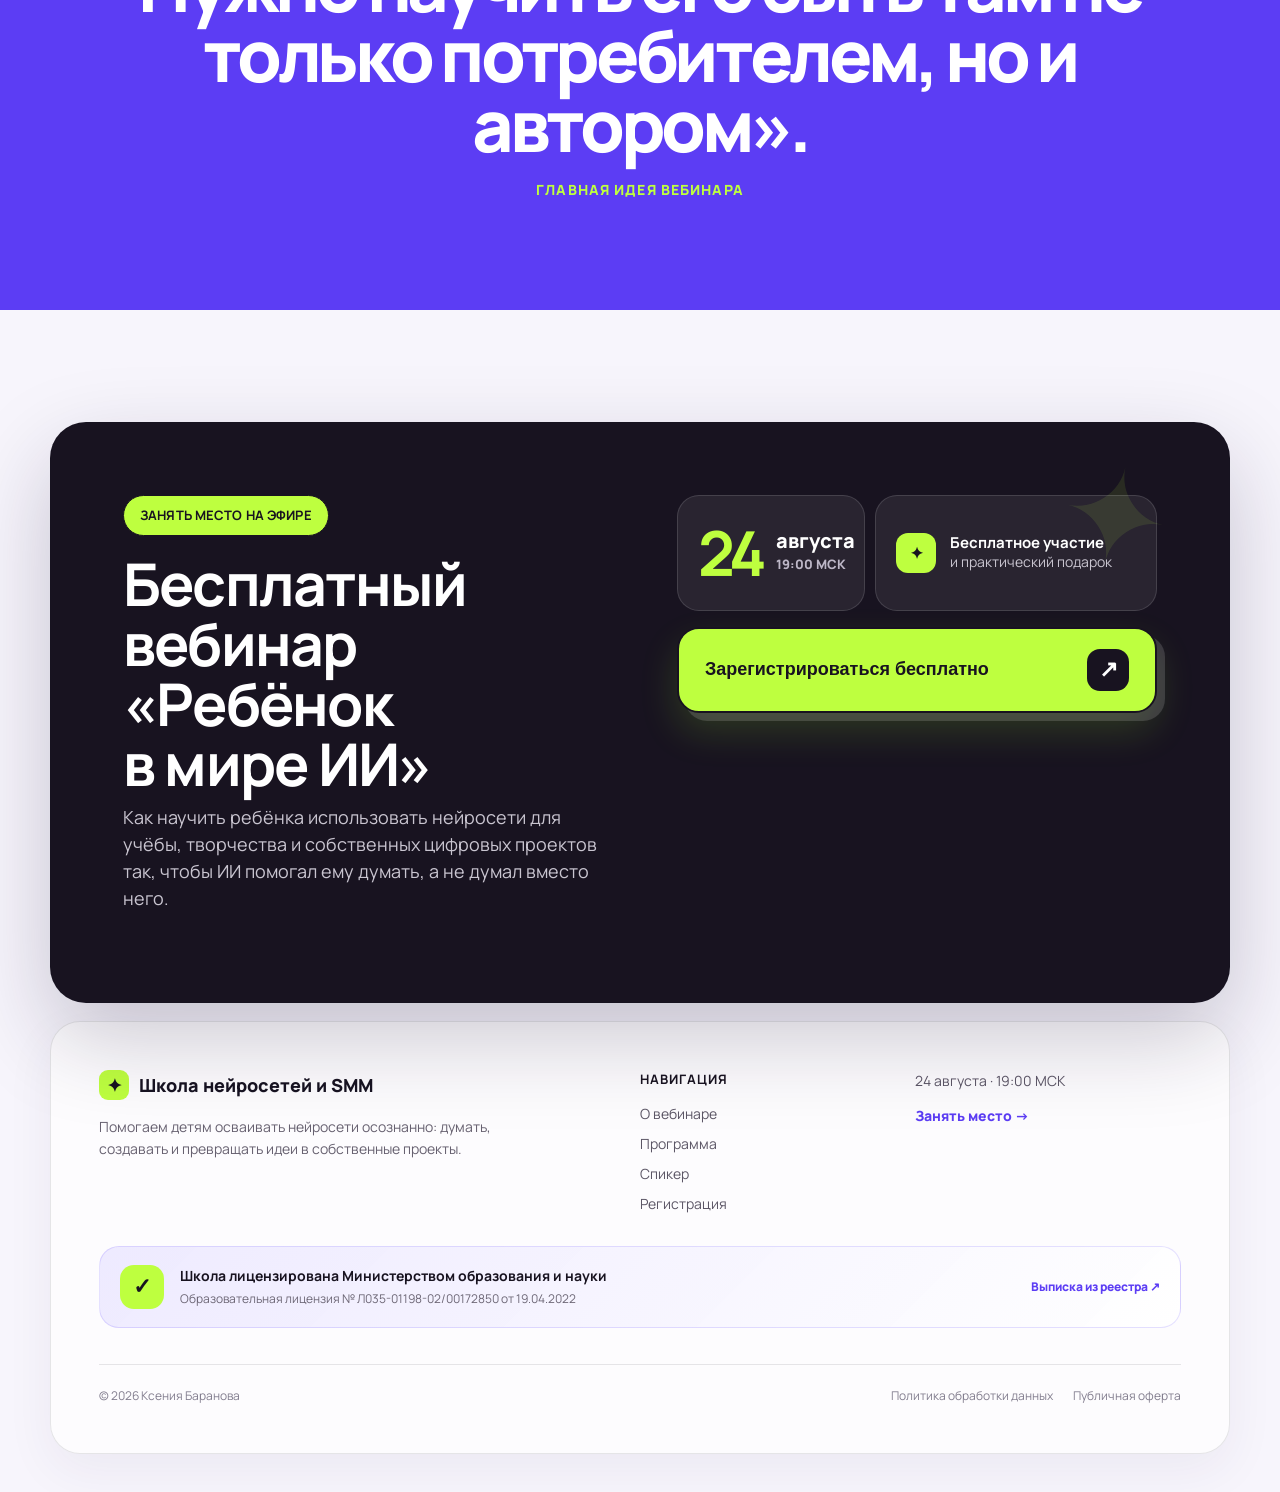
==== commit c1218d68: "Change webinar date to August 24" ====
--- a/rebenok-v-mire-ai.html
+++ b/rebenok-v-mire-ai.html
@@ -533,7 +533,7 @@
   <section class="hero">
     <div class="container hero-grid">
       <div>
-        <div class="eyebrow">Бесплатный вебинар для родителей детей и подростков · 20 августа · 19:00 МСК</div>
+        <div class="eyebrow">Бесплатный вебинар для родителей детей и подростков · 24 августа · 19:00 МСК</div>
         <h1>Ребёнок в мире ИИ</h1>
         <div class="hero-title-small">
           Ваш ребёнок уже пользуется нейросетями? Вопрос — будут ли они помогать ему думать или начнут думать вместо него?
@@ -549,7 +549,7 @@
 
         <div class="trust">
           <div class="trust-item">
-            <strong>20 августа</strong>
+            <strong>24 августа</strong>
             19:00 МСК
           </div>
           <div class="trust-item">
@@ -645,7 +645,7 @@
       <div class="good-news">
         <div class="good-news-label">ХОРОШАЯ НОВОСТЬ</div>
         <p class="lead" style="margin: 0 auto;">
-          Нейросети могут не заменять мышление ребёнка, а усиливать его. Именно эту модель мы покажем на вебинаре 20 августа.
+          Нейросети могут не заменять мышление ребёнка, а усиливать его. Именно эту модель мы покажем на вебинаре 24 августа.
         </p>
 
         <div class="section-cta section-cta-in-card">
@@ -899,7 +899,7 @@
         <div class="footer-cta-side">
           <div class="footer-cta-facts">
             <div class="footer-cta-date">
-              <strong>20</strong>
+              <strong>24</strong>
               <span>августа<br><small>19:00 МСК</small></span>
             </div>
             <div class="footer-cta-gift">
@@ -930,7 +930,7 @@
           </nav>
 
           <div class="site-footer-next">
-            <span>20 августа · 19:00 МСК</span>
+            <span>24 августа · 19:00 МСК</span>
             <a href="#register">Занять место →</a>
           </div>
         </div>
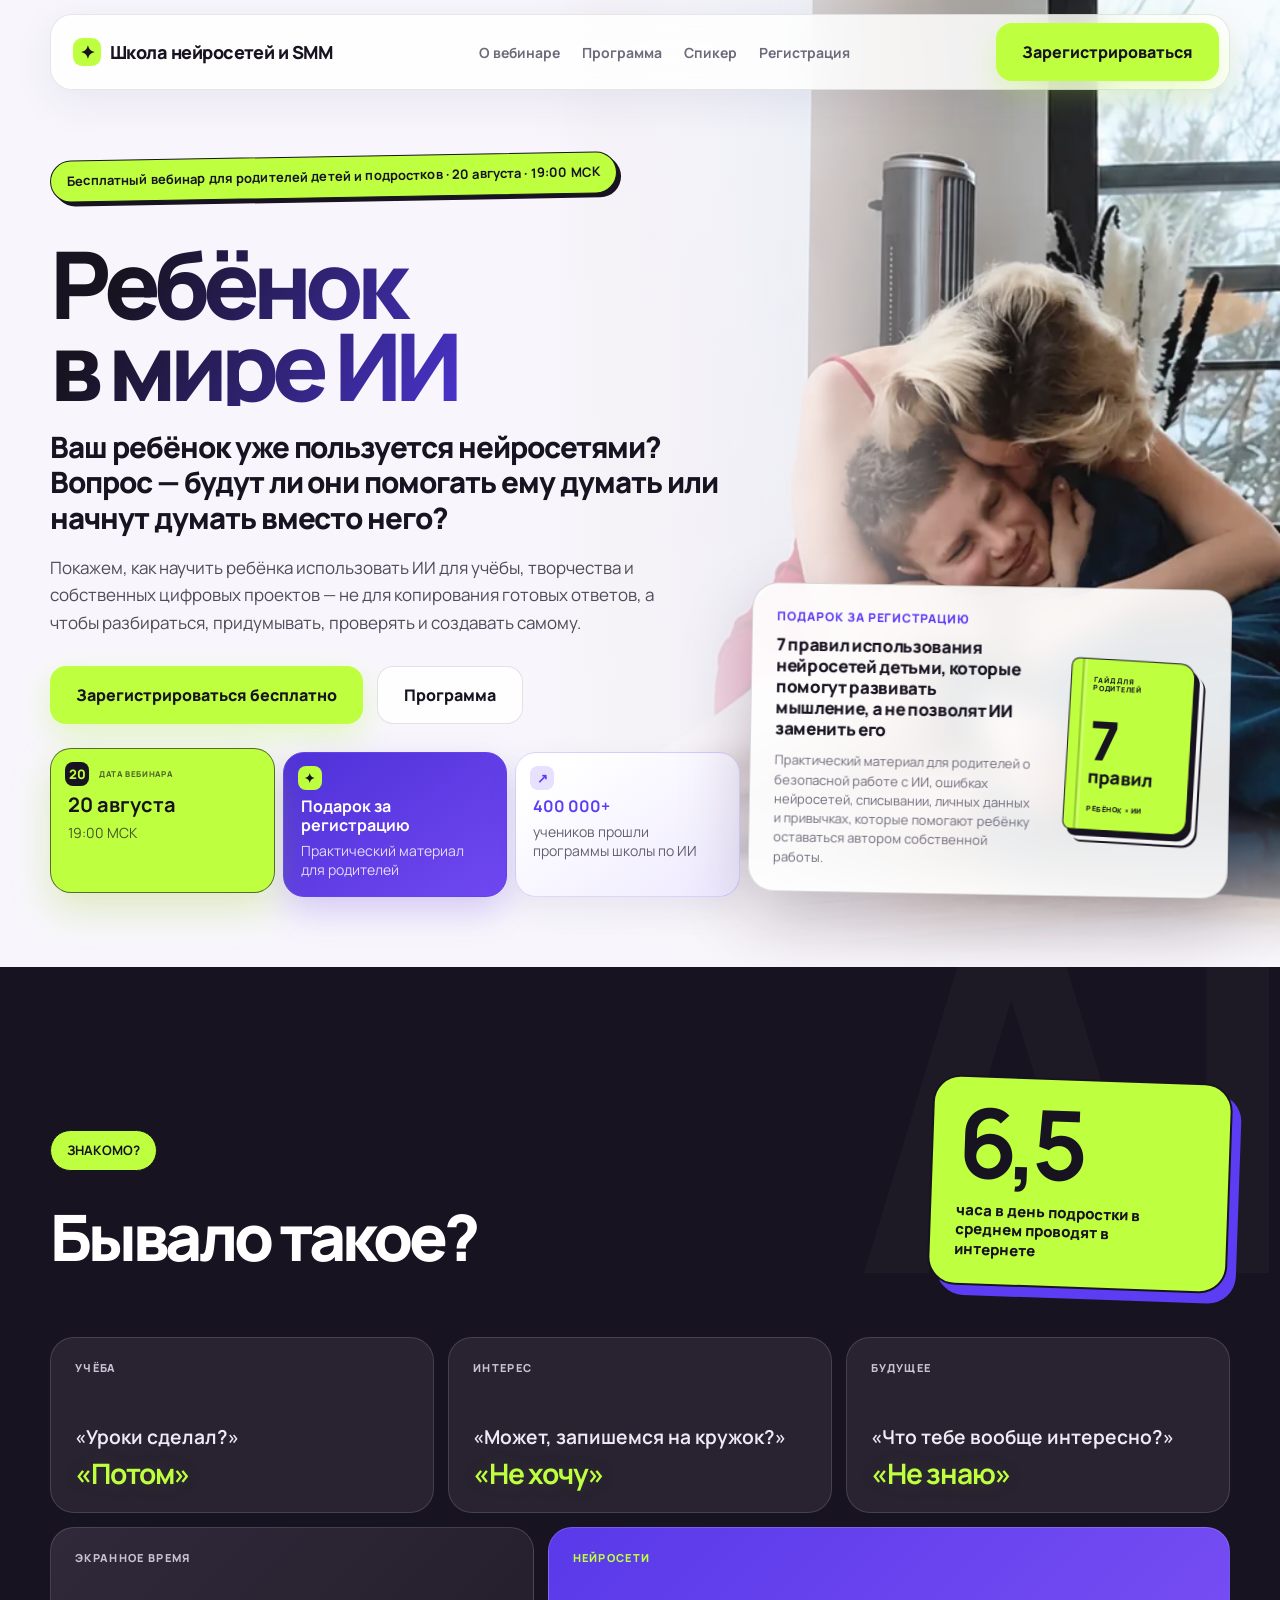
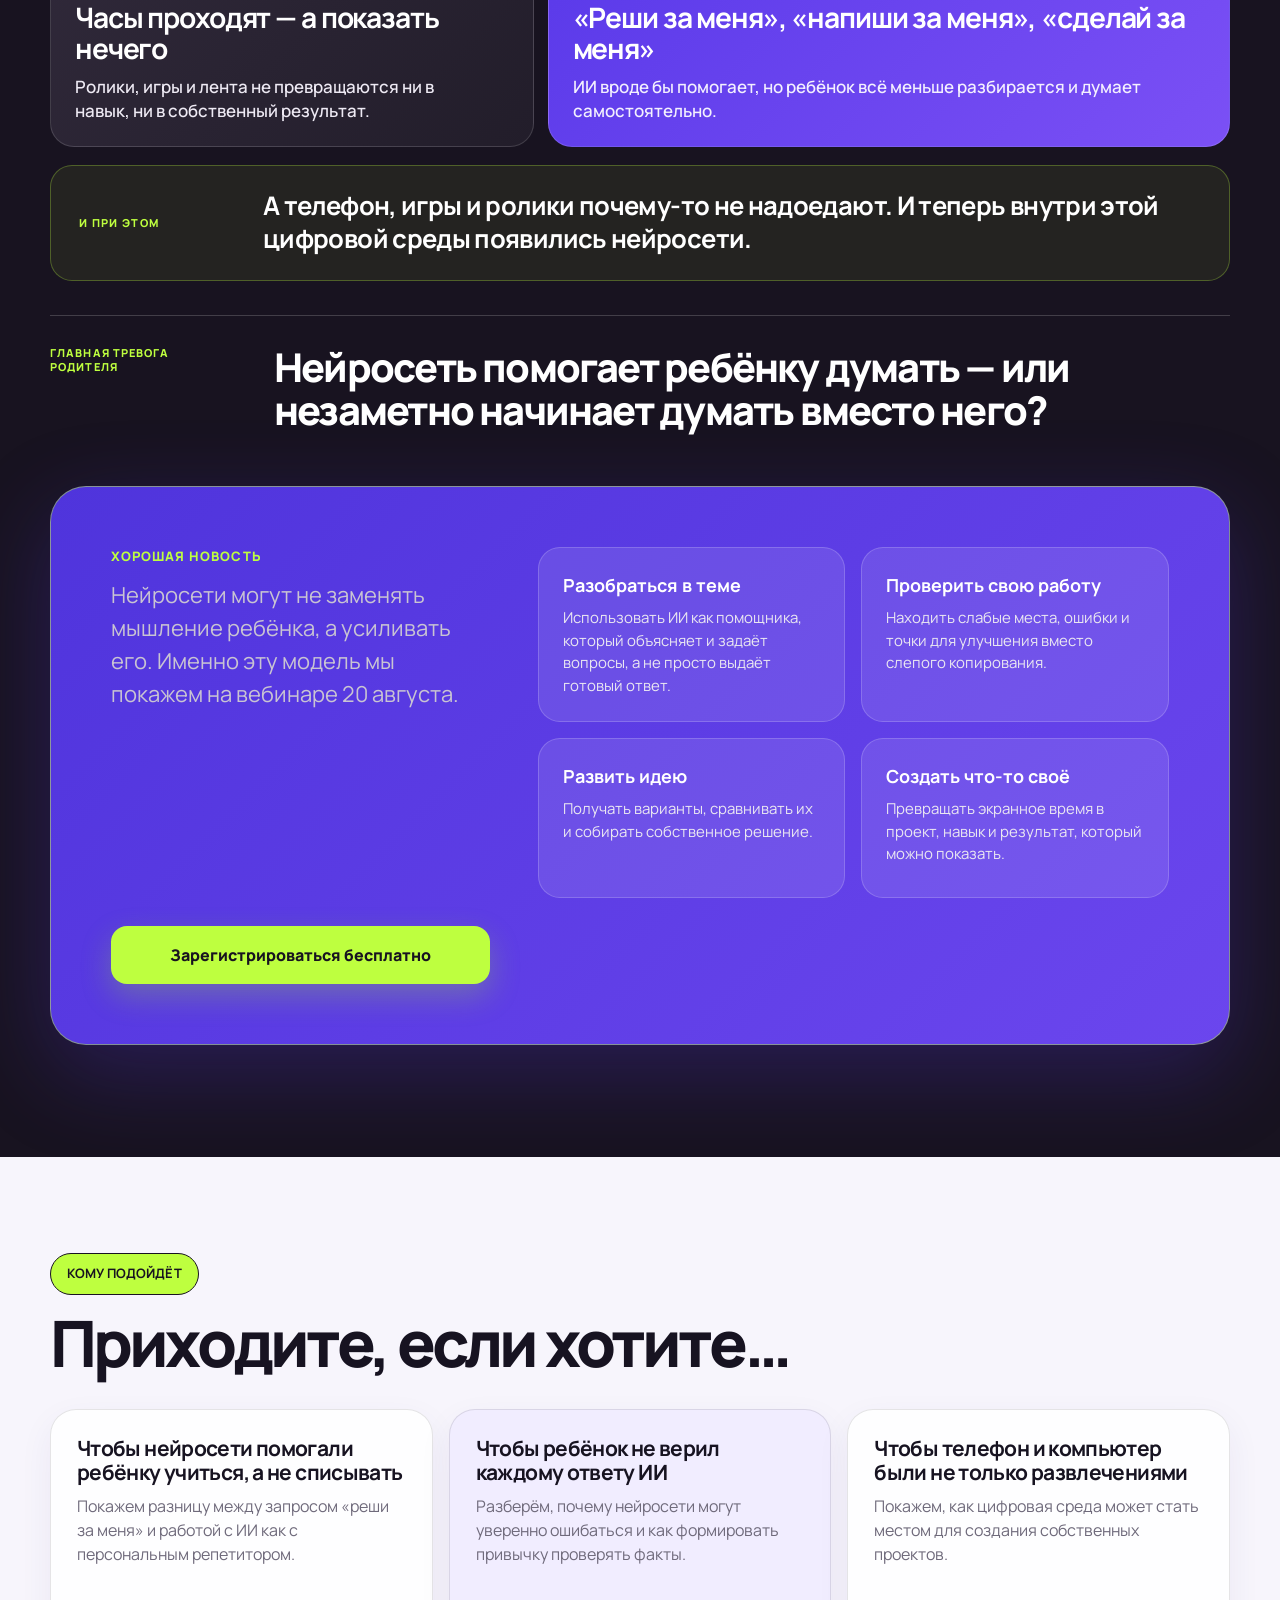
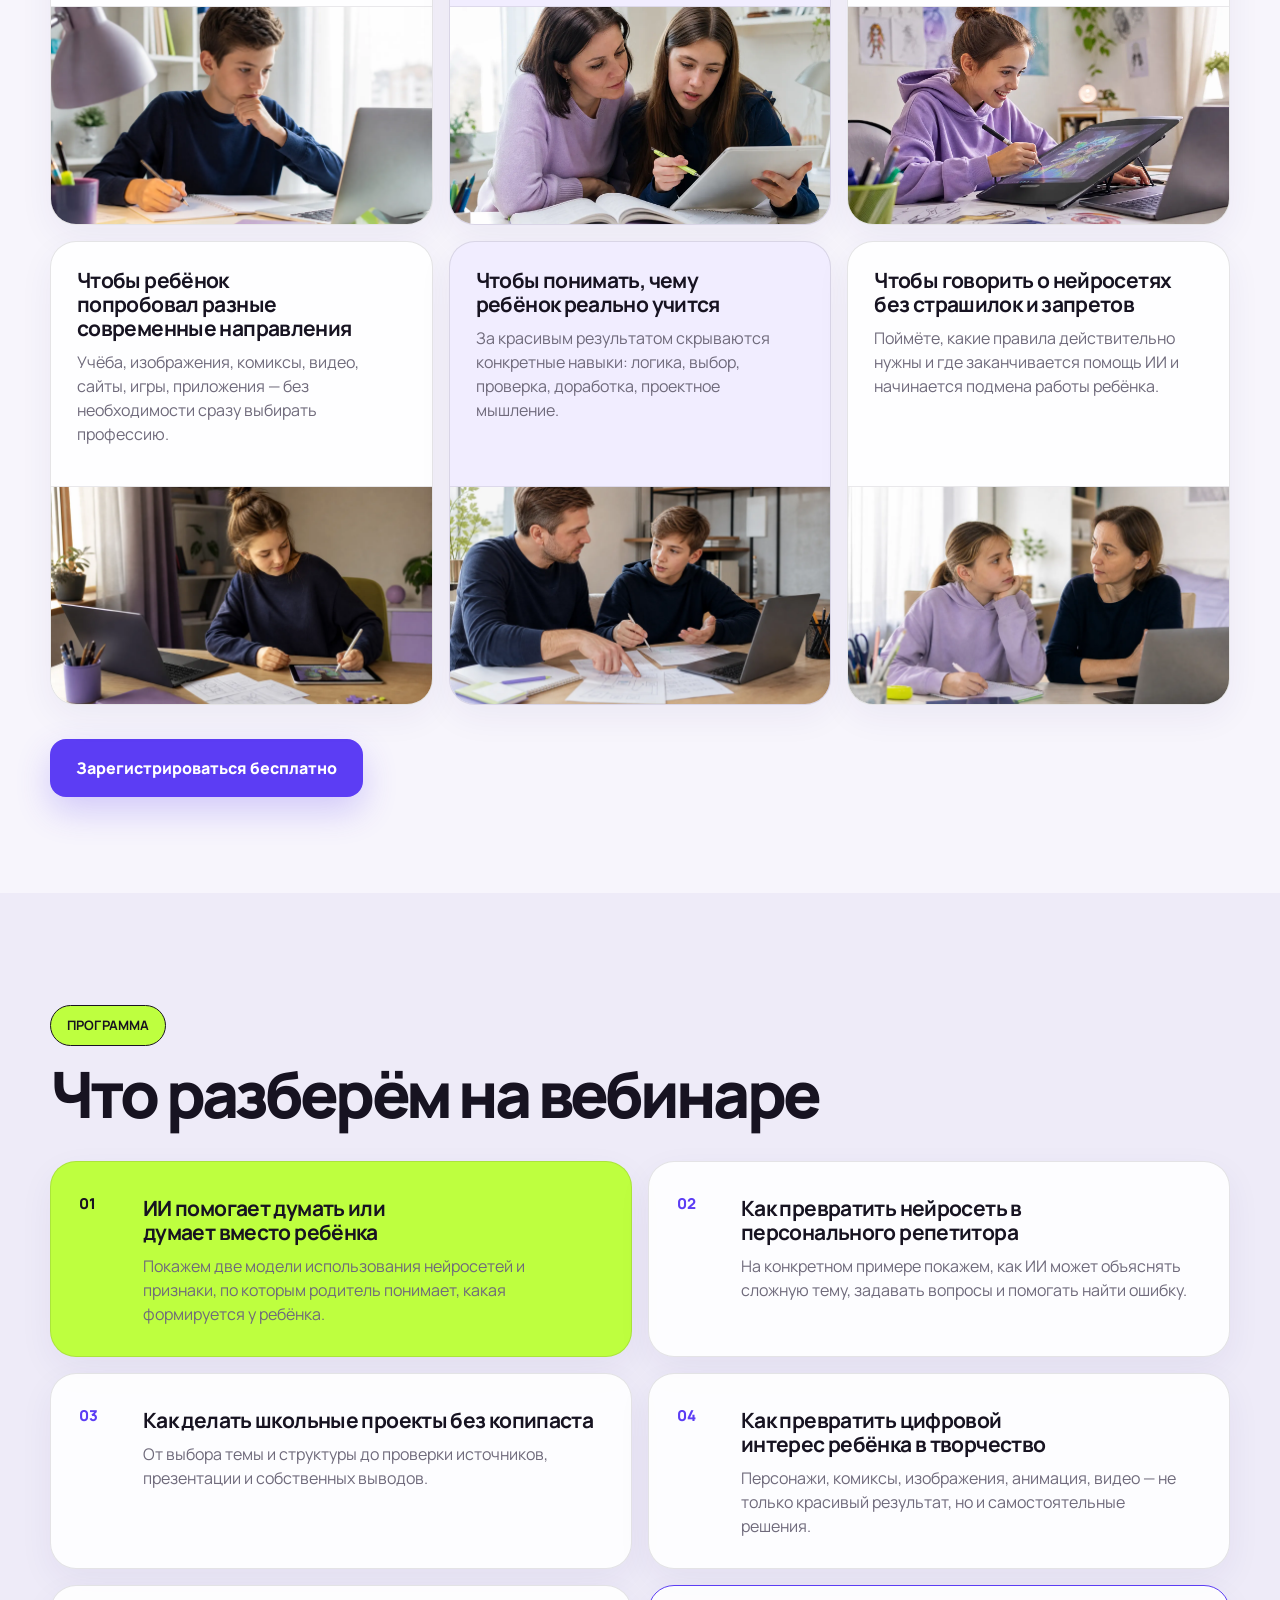
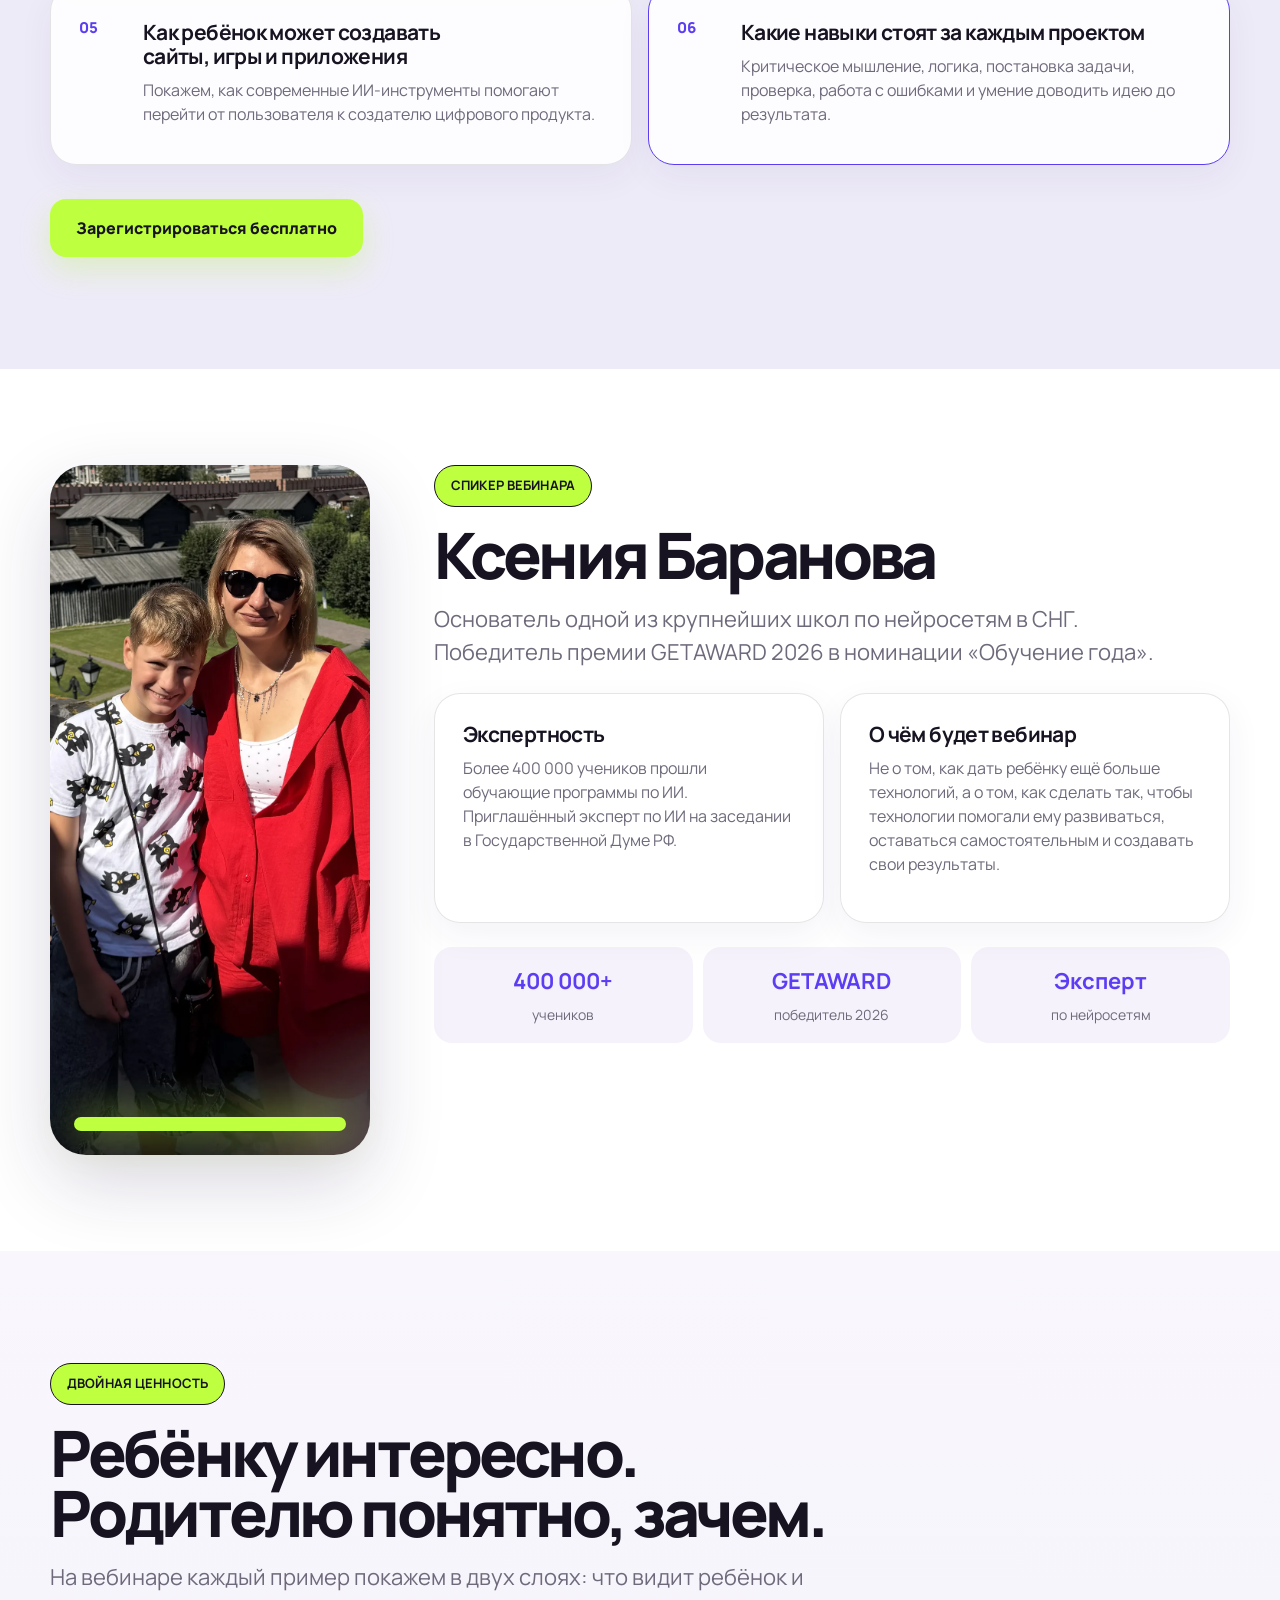
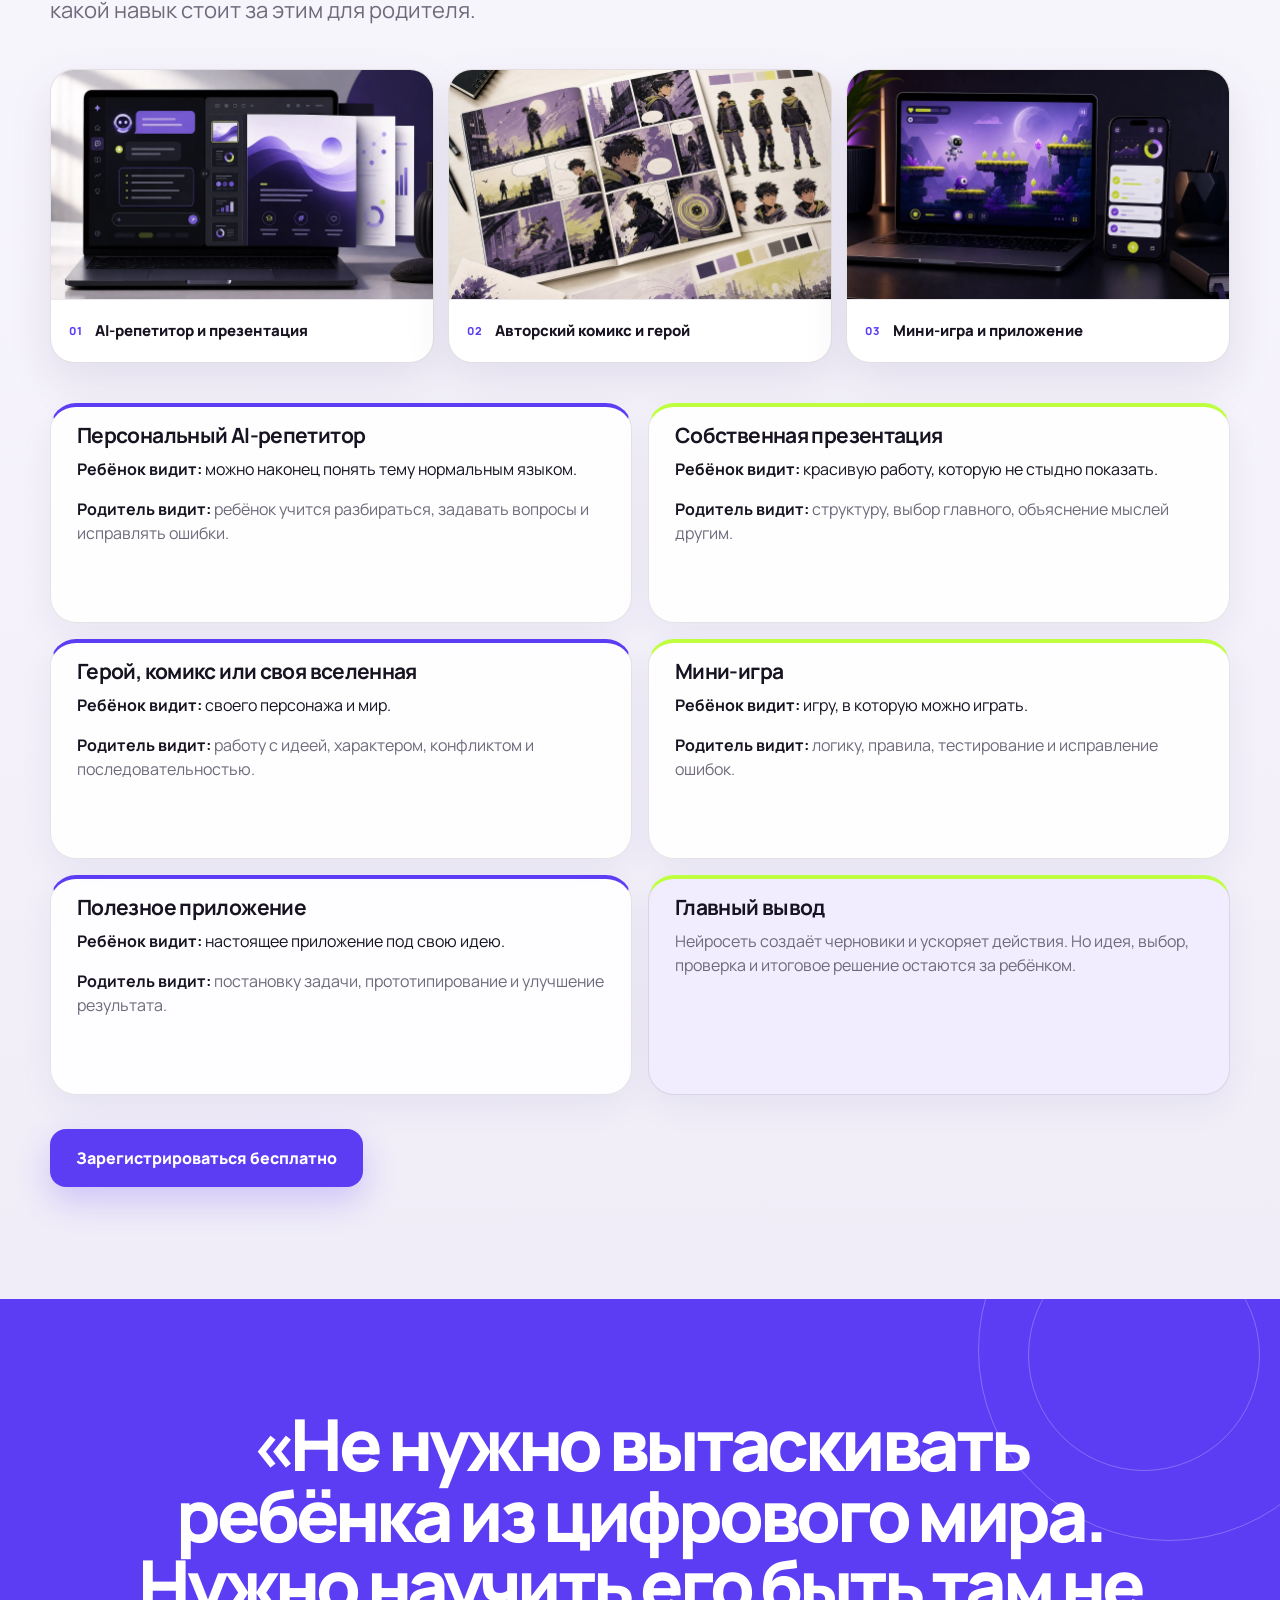
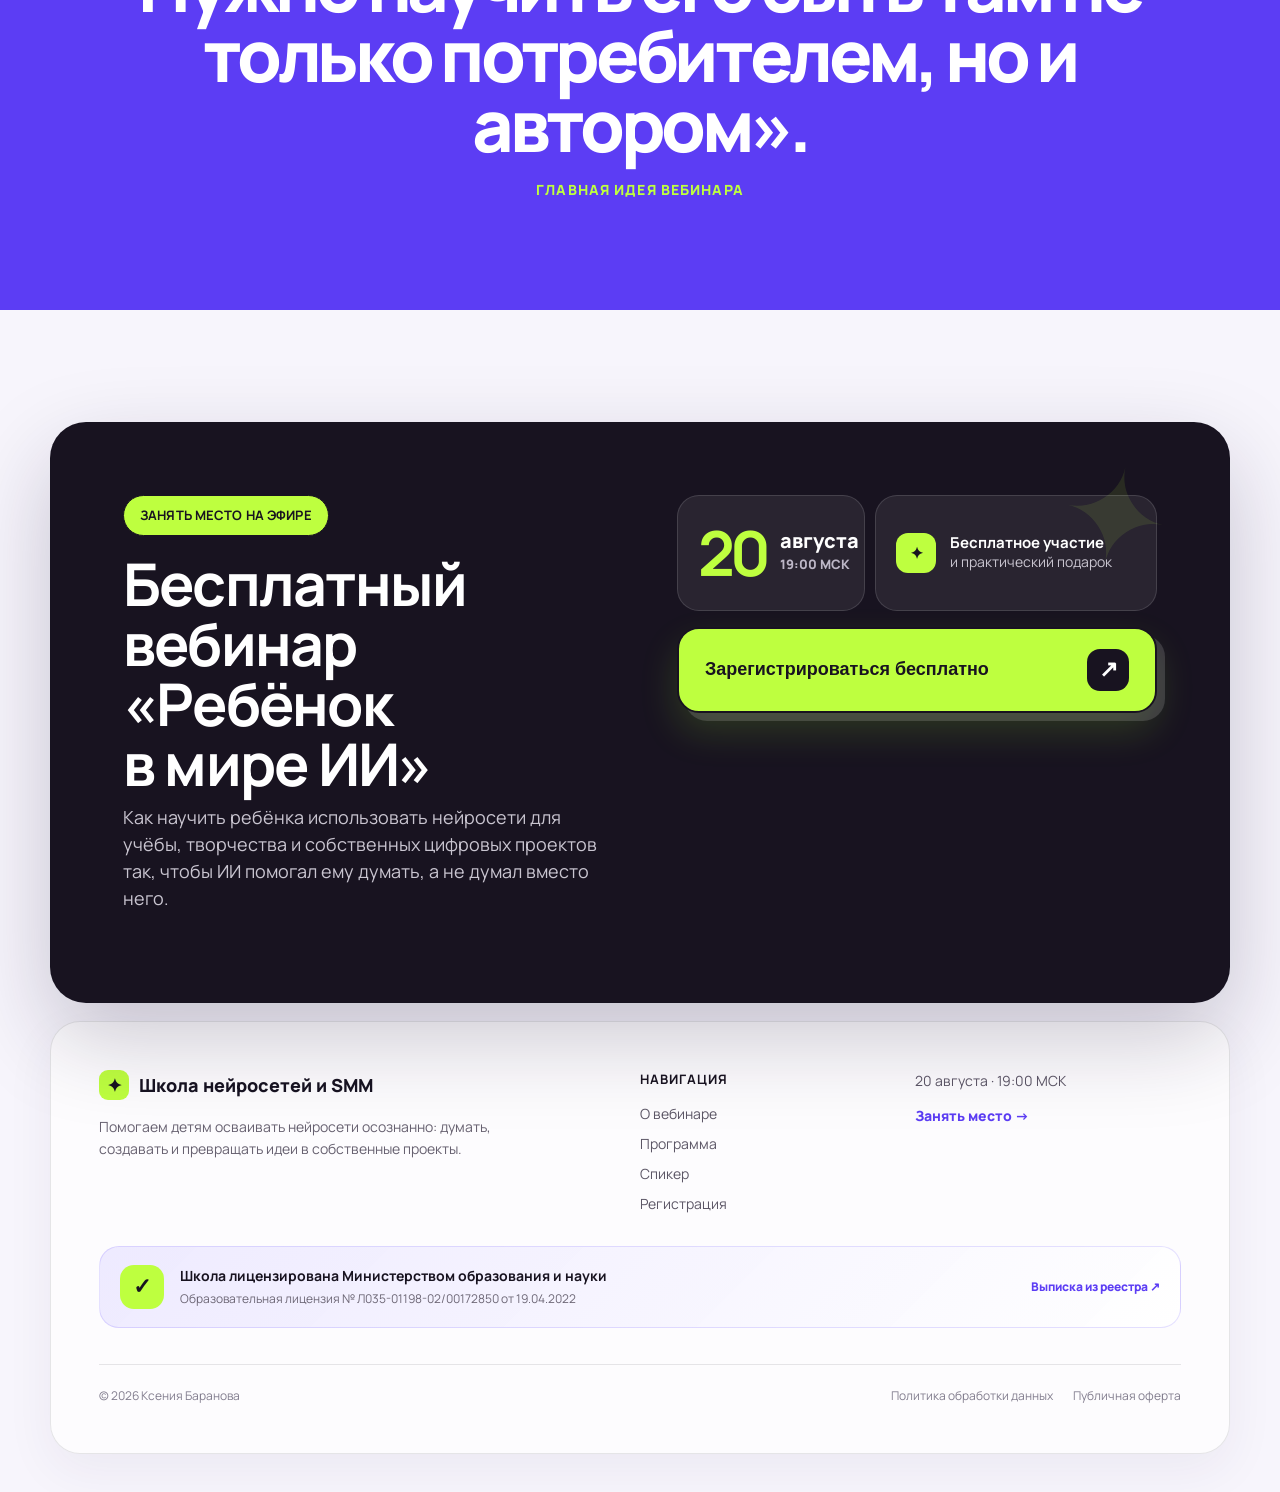
==== commit e6e42902: "Restore webinar date to August 20" ====
--- a/rebenok-v-mire-ai.html
+++ b/rebenok-v-mire-ai.html
@@ -533,7 +533,7 @@
   <section class="hero">
     <div class="container hero-grid">
       <div>
-        <div class="eyebrow">Бесплатный вебинар для родителей детей и подростков · 24 августа · 19:00 МСК</div>
+        <div class="eyebrow">Бесплатный вебинар для родителей детей и подростков · 20 августа · 19:00 МСК</div>
         <h1>Ребёнок в мире ИИ</h1>
         <div class="hero-title-small">
           Ваш ребёнок уже пользуется нейросетями? Вопрос — будут ли они помогать ему думать или начнут думать вместо него?
@@ -549,7 +549,7 @@
 
         <div class="trust">
           <div class="trust-item">
-            <strong>24 августа</strong>
+            <strong>20 августа</strong>
             19:00 МСК
           </div>
           <div class="trust-item">
@@ -645,7 +645,7 @@
       <div class="good-news">
         <div class="good-news-label">ХОРОШАЯ НОВОСТЬ</div>
         <p class="lead" style="margin: 0 auto;">
-          Нейросети могут не заменять мышление ребёнка, а усиливать его. Именно эту модель мы покажем на вебинаре 24 августа.
+          Нейросети могут не заменять мышление ребёнка, а усиливать его. Именно эту модель мы покажем на вебинаре 20 августа.
         </p>
 
         <div class="section-cta section-cta-in-card">
@@ -899,7 +899,7 @@
         <div class="footer-cta-side">
           <div class="footer-cta-facts">
             <div class="footer-cta-date">
-              <strong>24</strong>
+              <strong>20</strong>
               <span>августа<br><small>19:00 МСК</small></span>
             </div>
             <div class="footer-cta-gift">
@@ -930,7 +930,7 @@
           </nav>
 
           <div class="site-footer-next">
-            <span>24 августа · 19:00 МСК</span>
+            <span>20 августа · 19:00 МСК</span>
             <a href="#register">Занять место →</a>
           </div>
         </div>
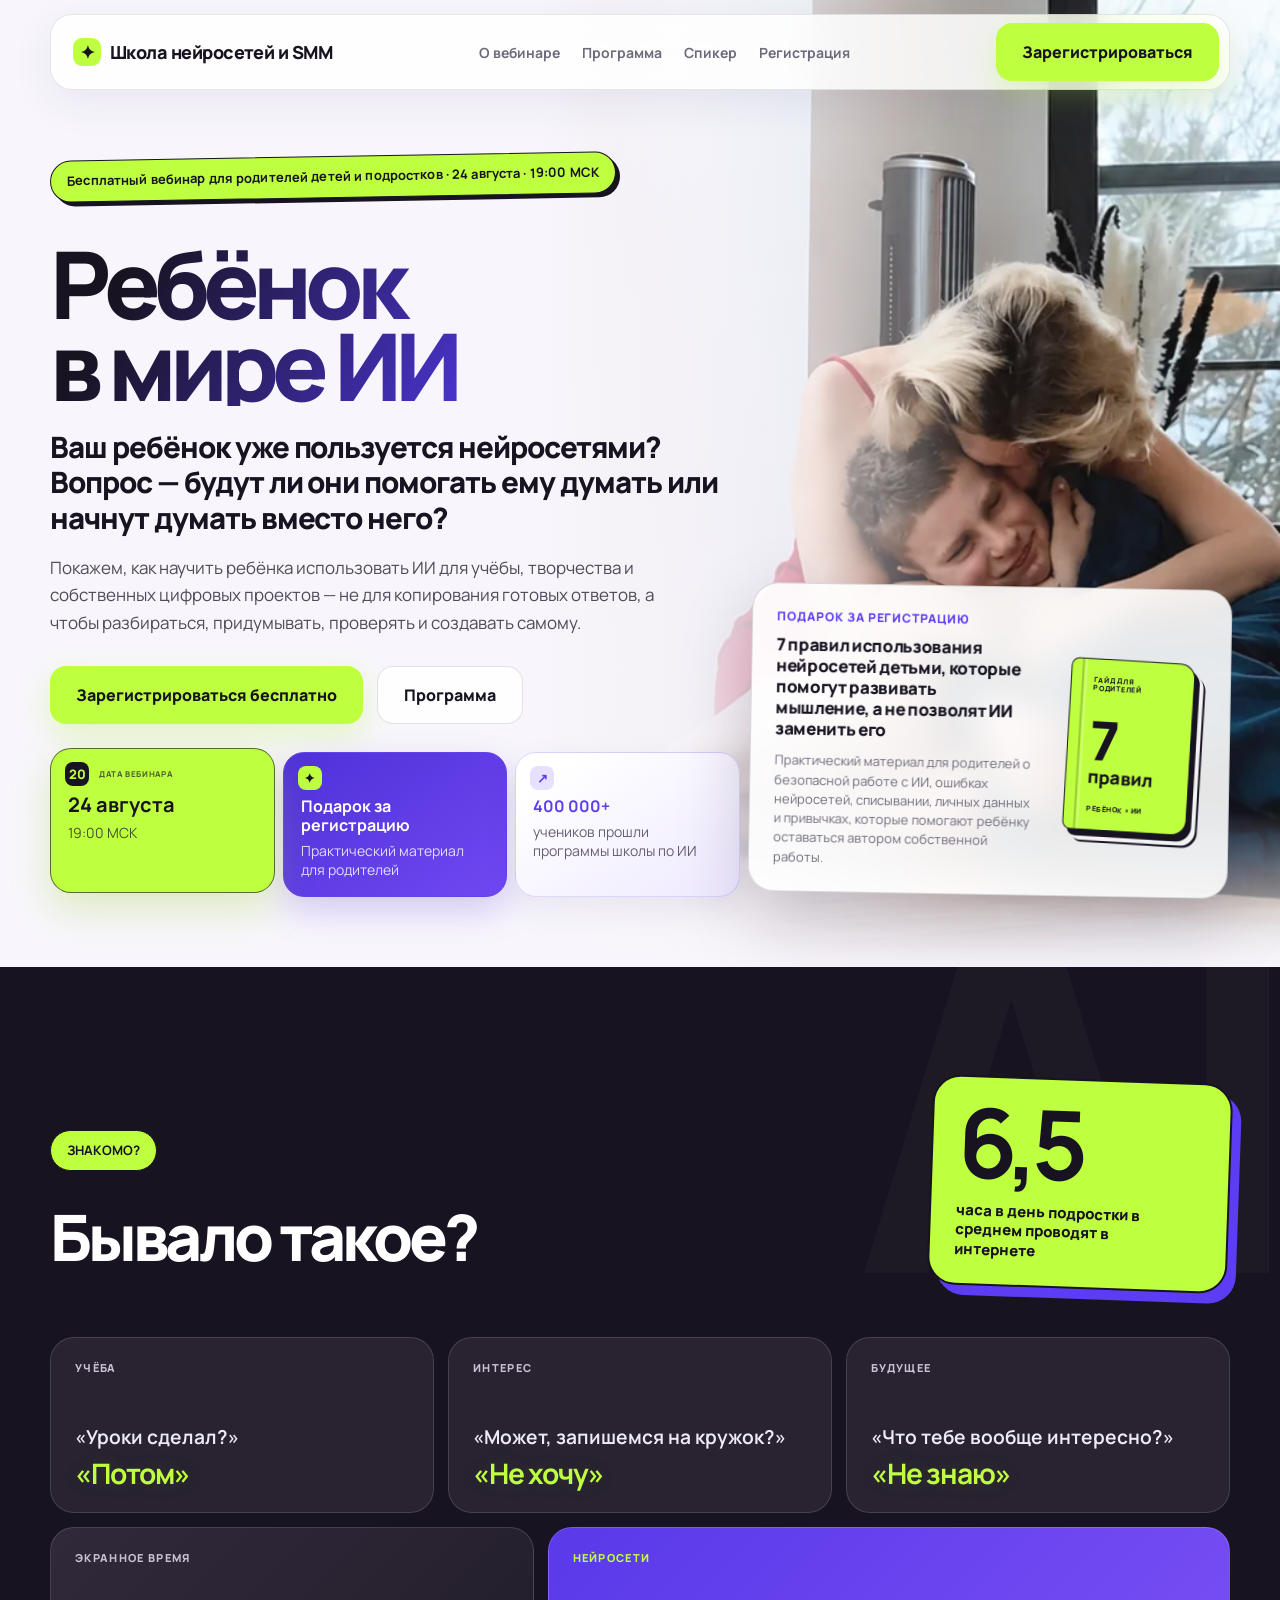
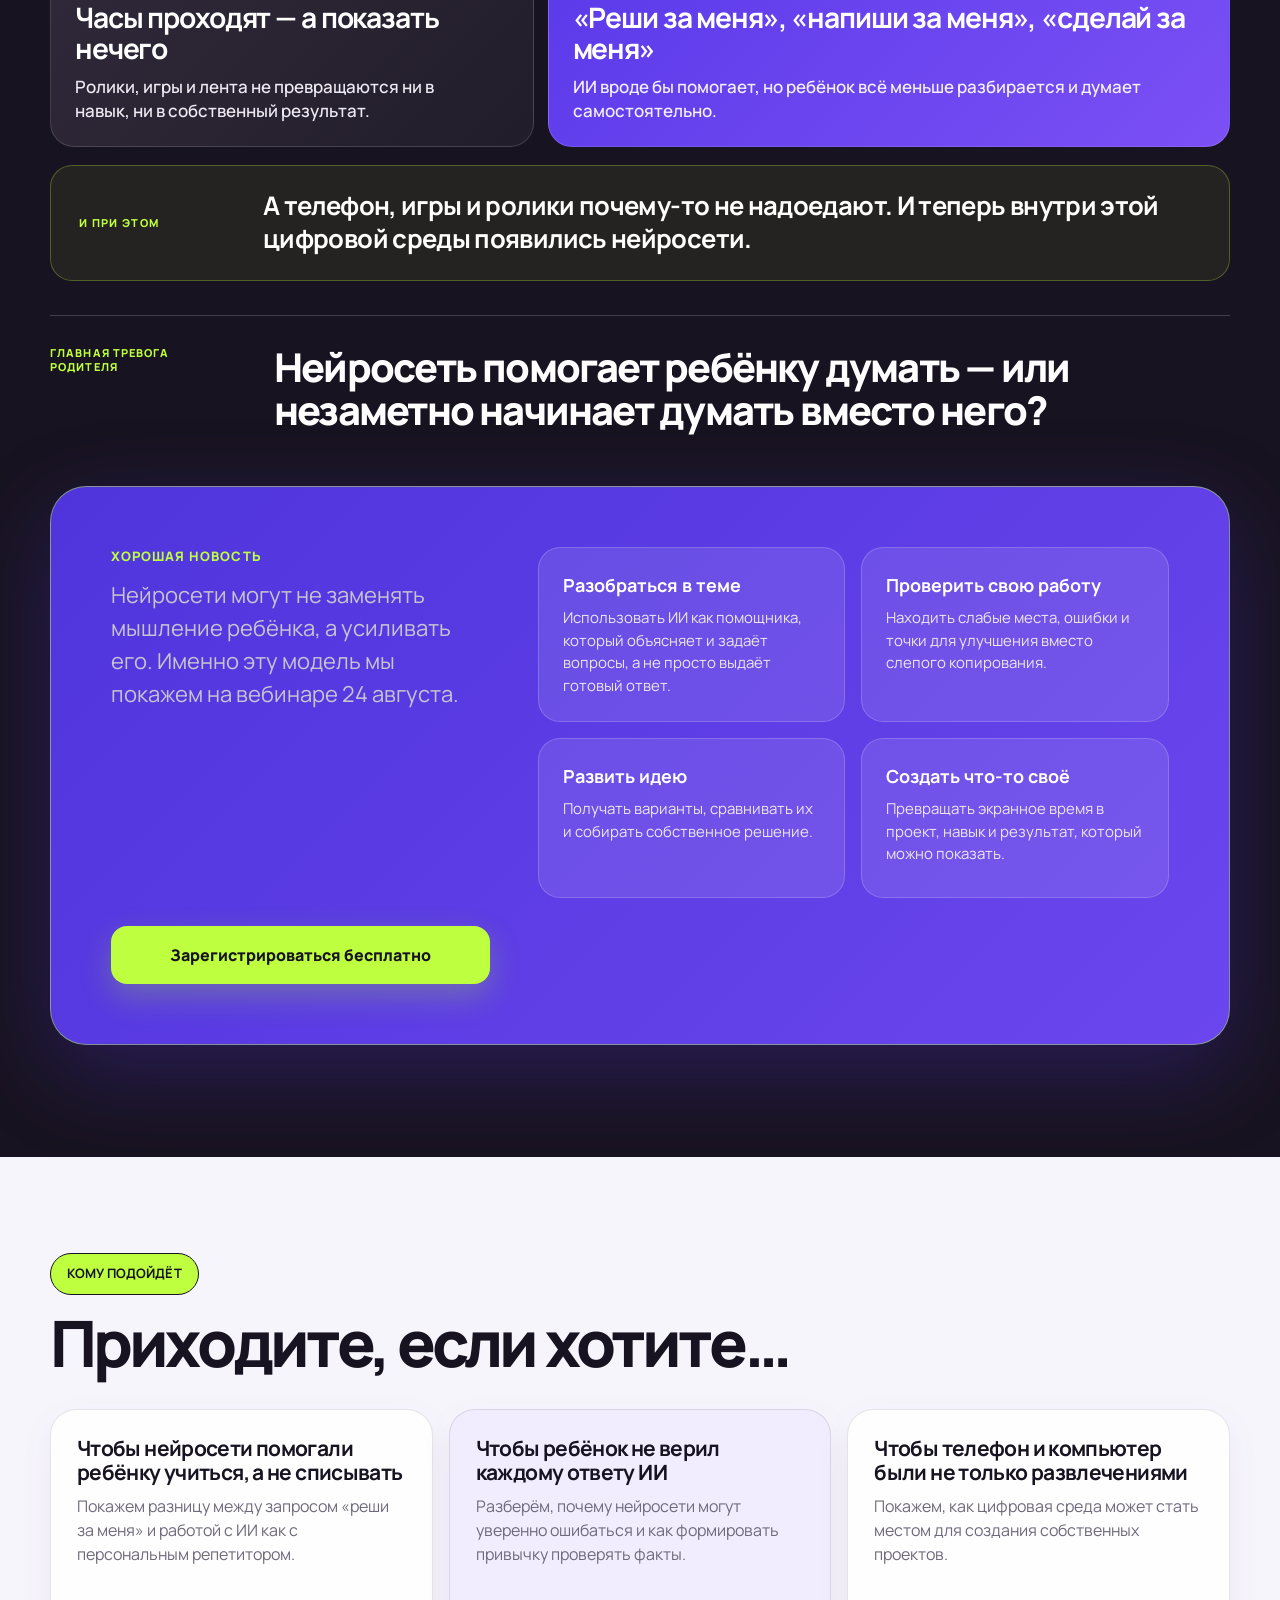
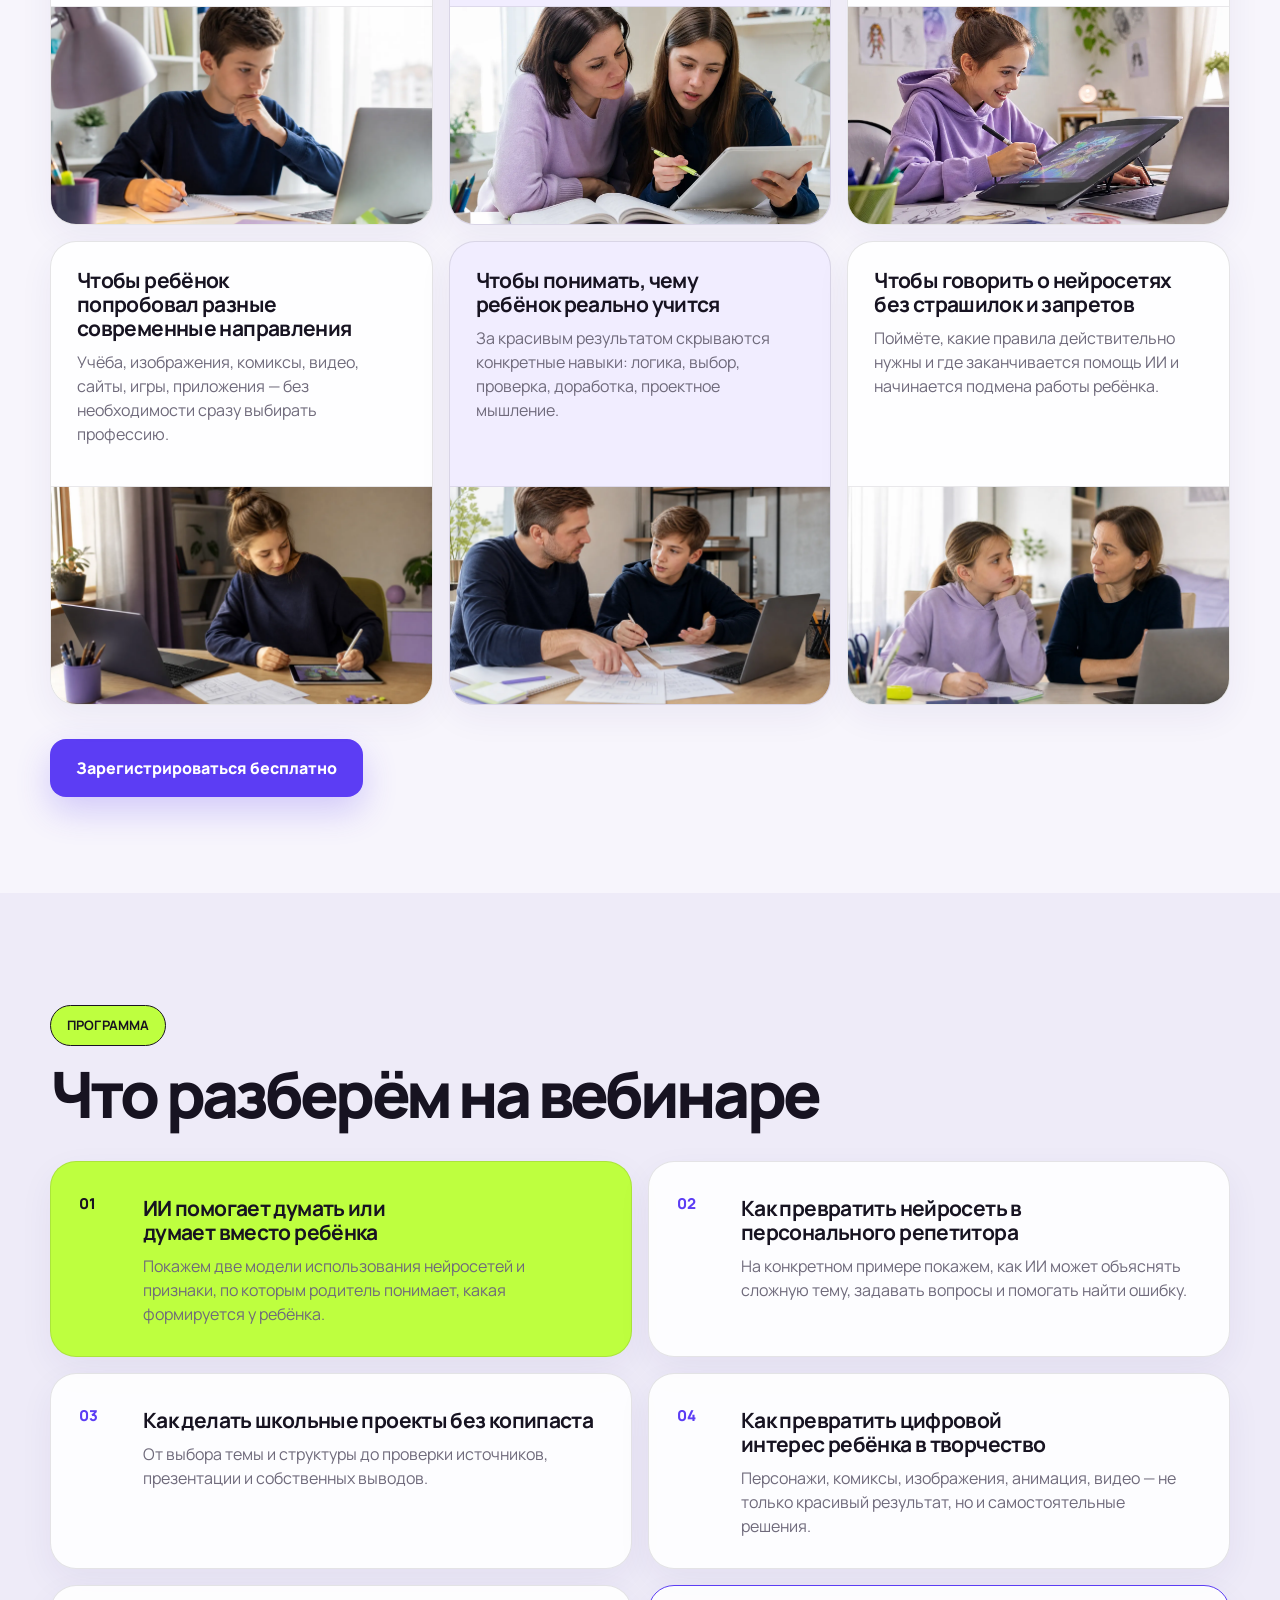
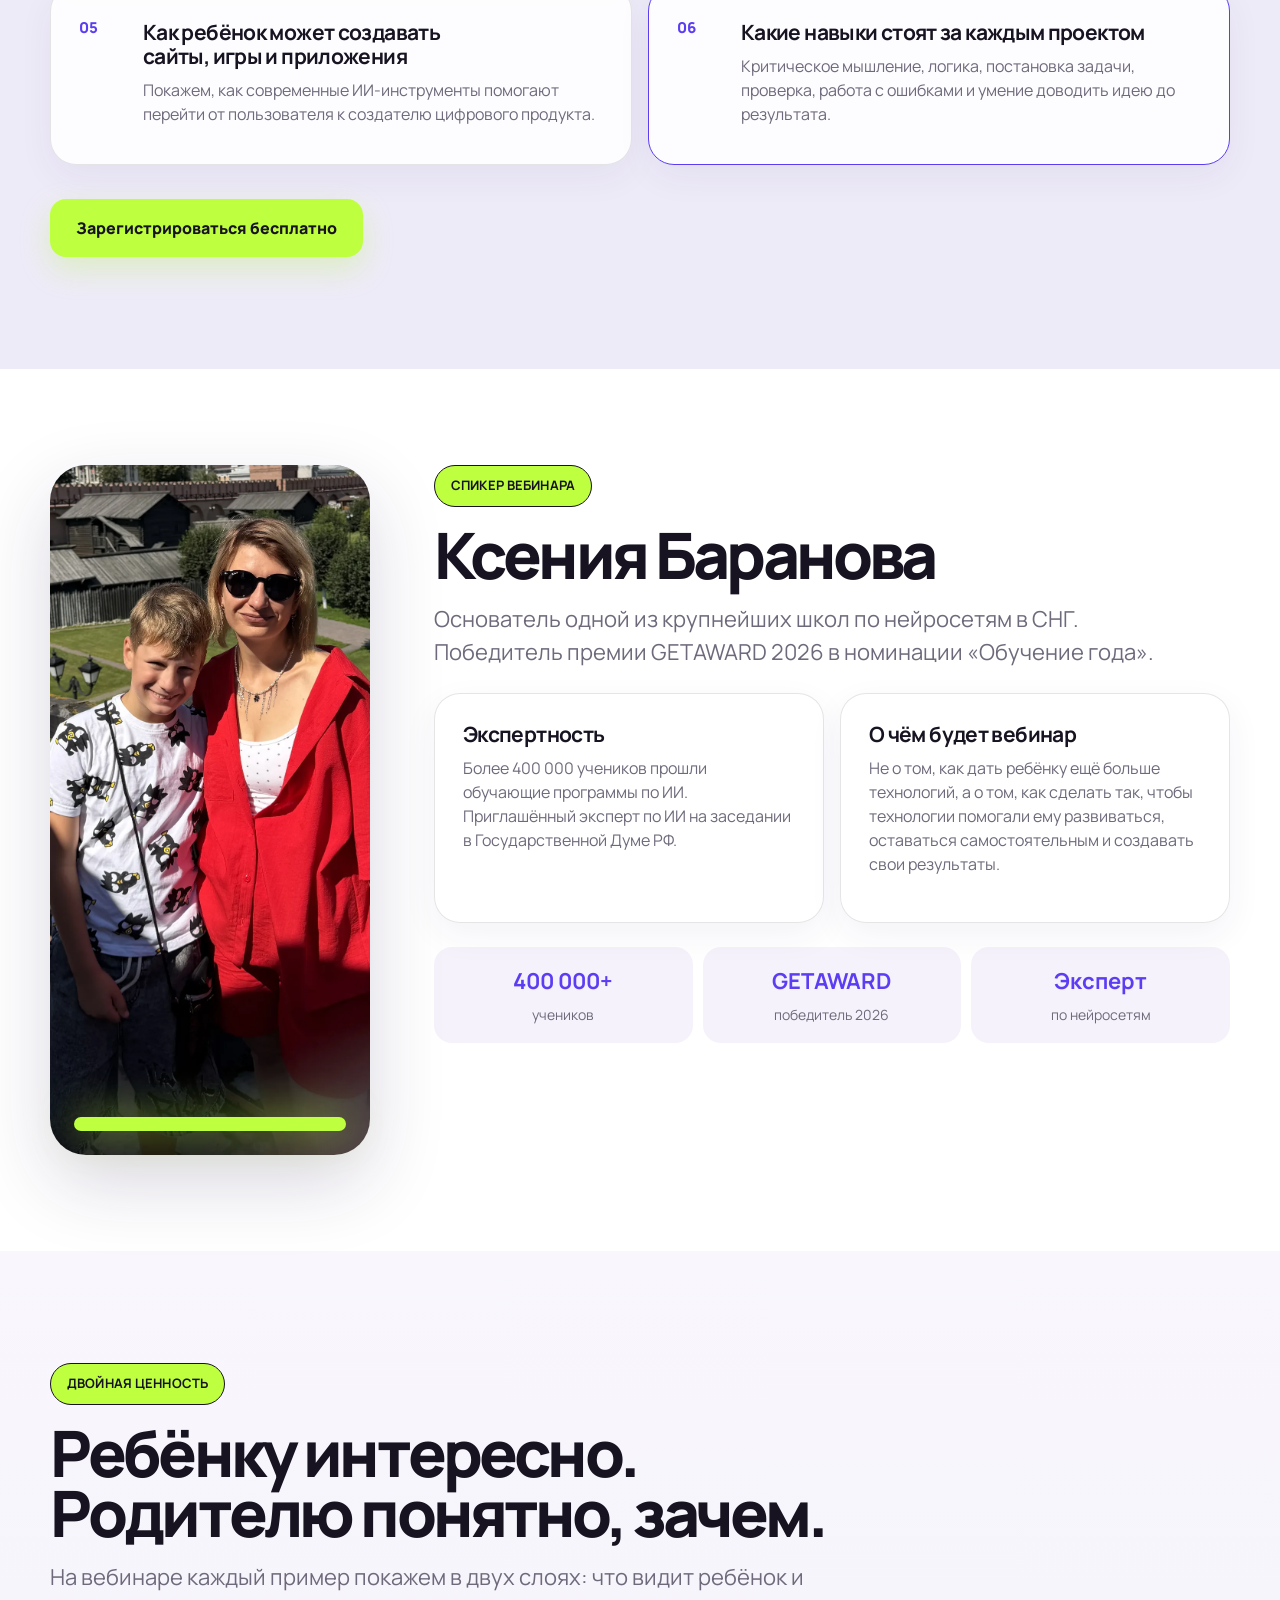
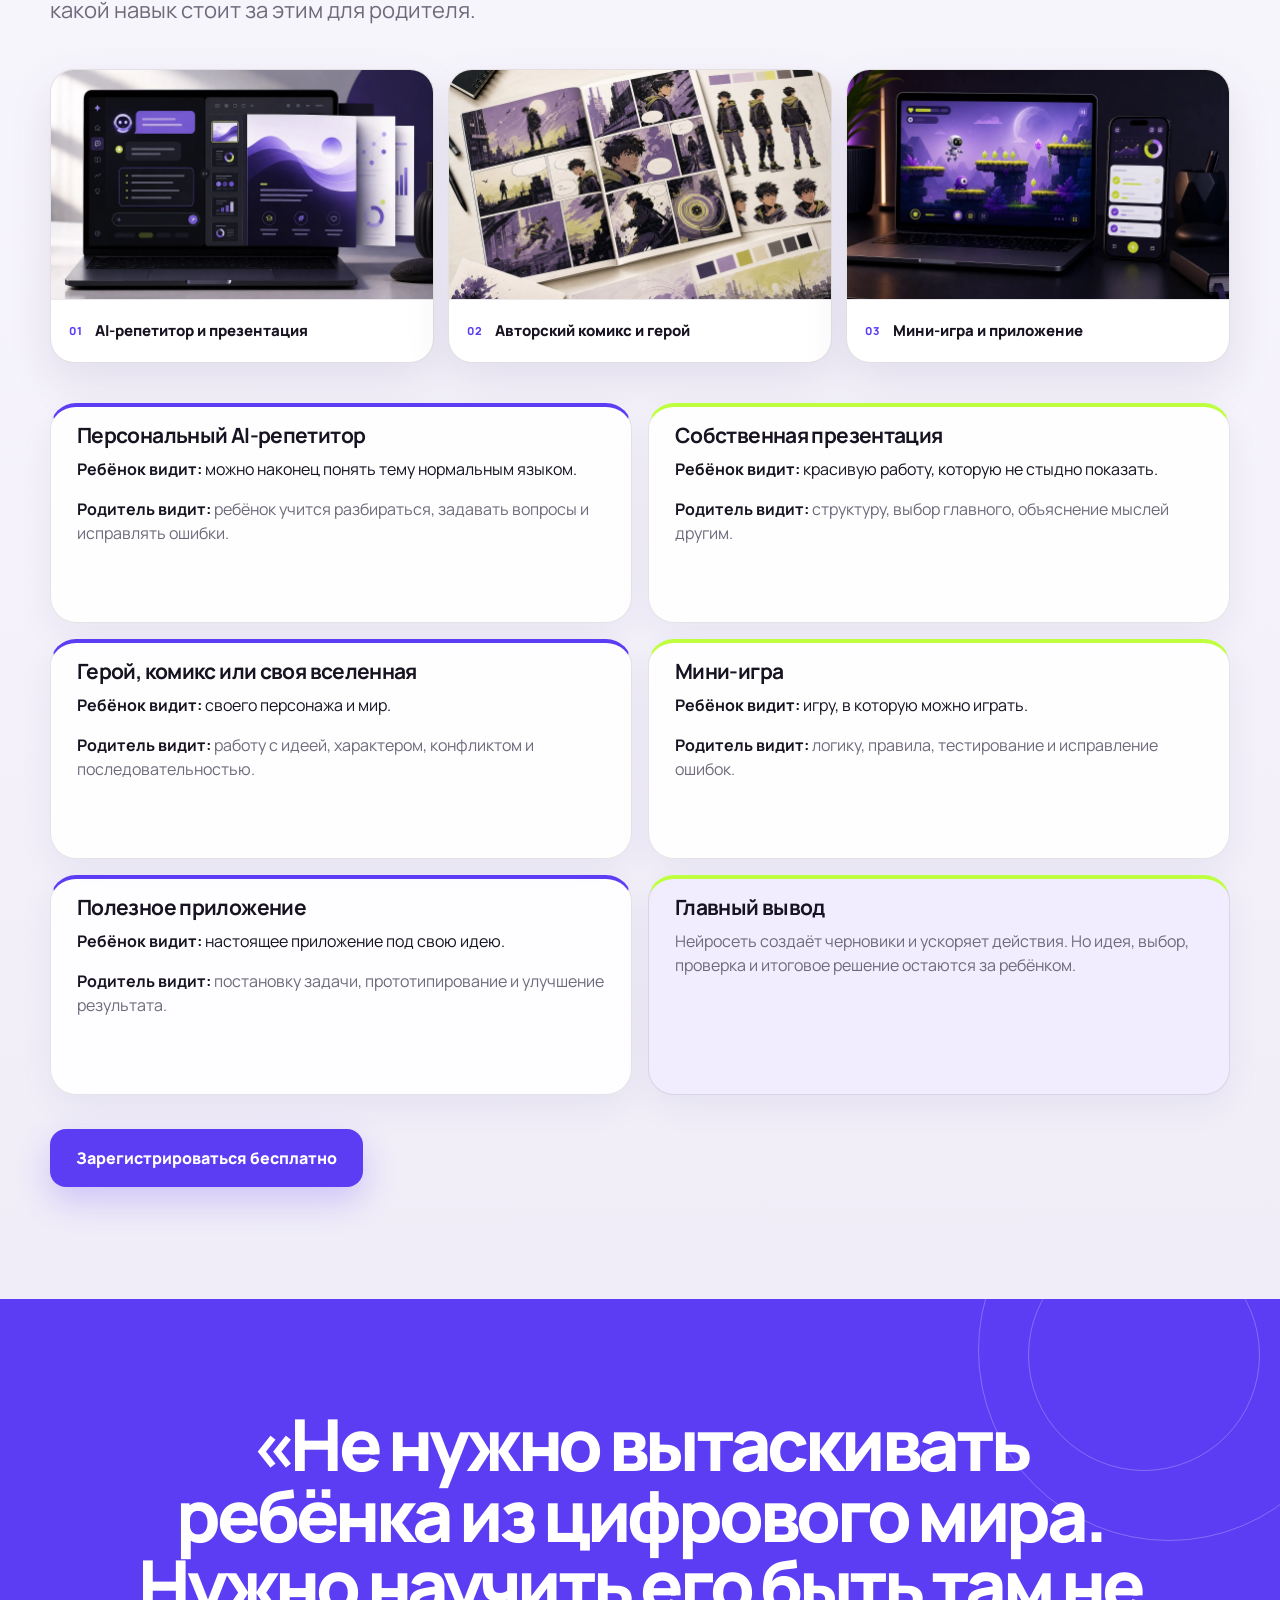
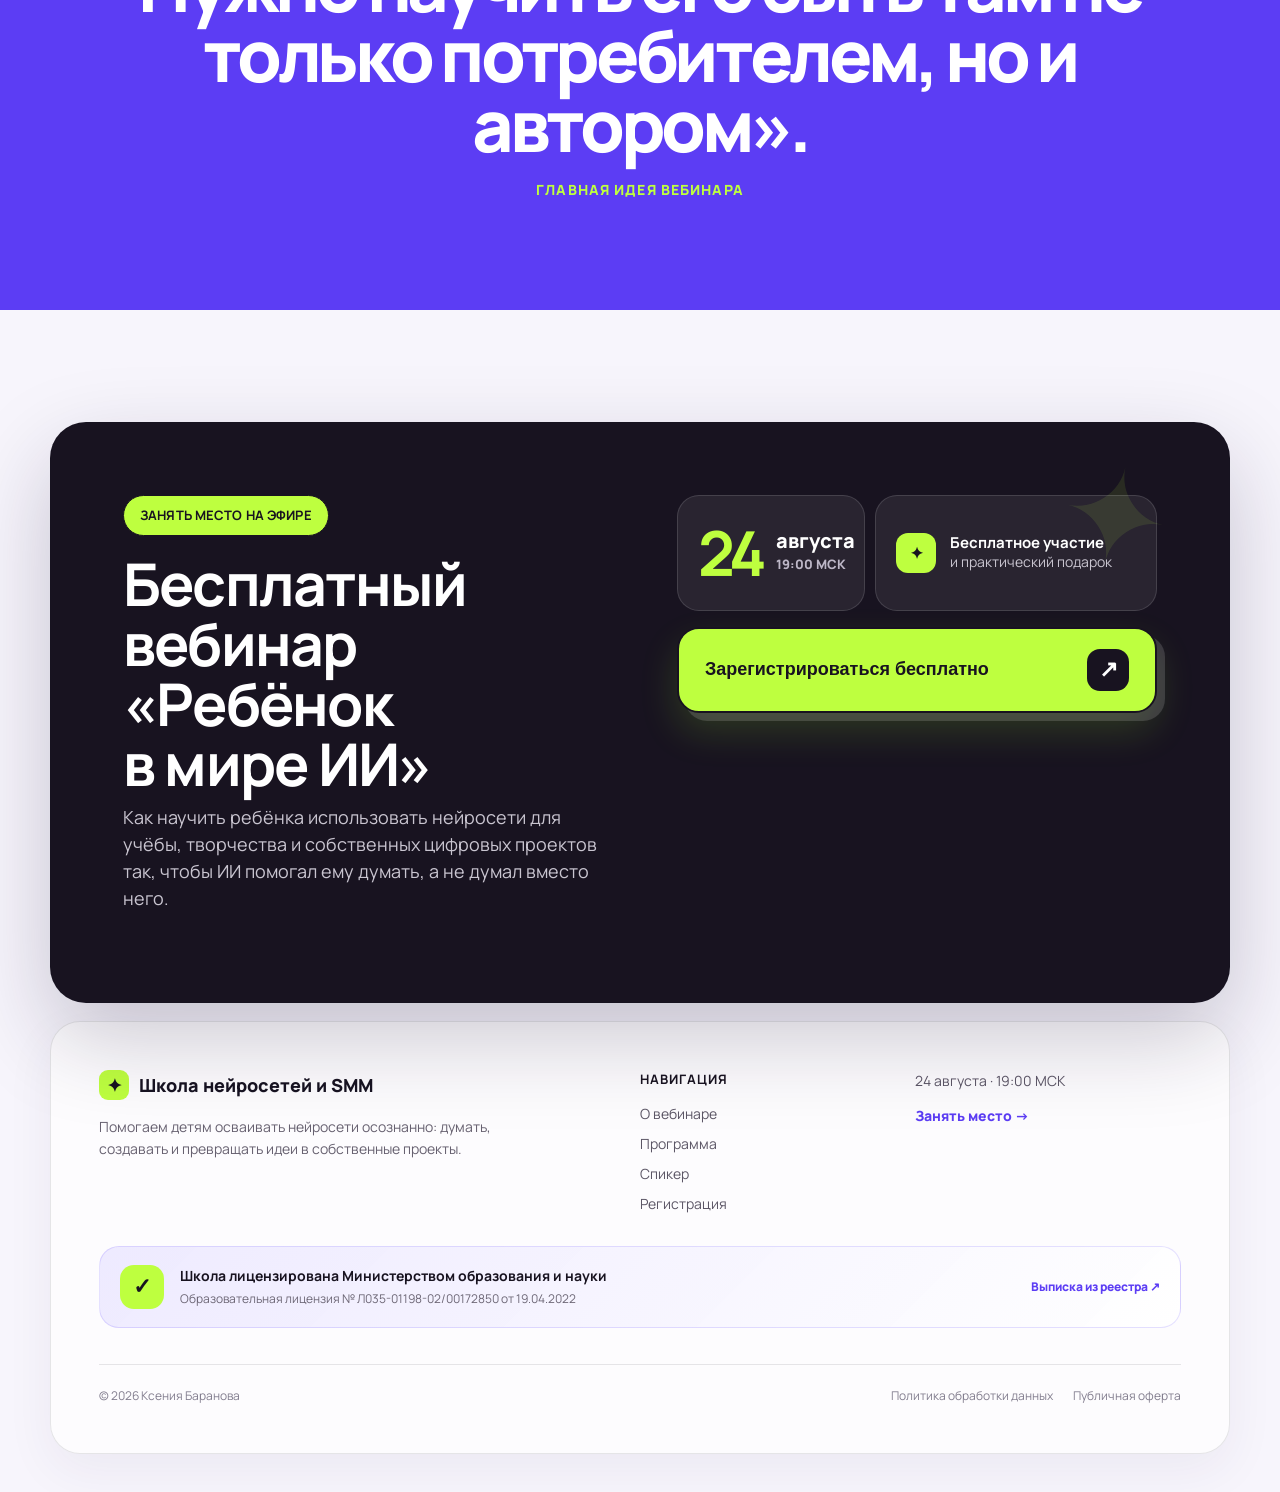
==== commit 5dbd803c: "Change webinar date to August 24" ====
--- a/rebenok-v-mire-ai.html
+++ b/rebenok-v-mire-ai.html
@@ -533,7 +533,7 @@
   <section class="hero">
     <div class="container hero-grid">
       <div>
-        <div class="eyebrow">Бесплатный вебинар для родителей детей и подростков · 20 августа · 19:00 МСК</div>
+        <div class="eyebrow">Бесплатный вебинар для родителей детей и подростков · 24 августа · 19:00 МСК</div>
         <h1>Ребёнок в мире ИИ</h1>
         <div class="hero-title-small">
           Ваш ребёнок уже пользуется нейросетями? Вопрос — будут ли они помогать ему думать или начнут думать вместо него?
@@ -549,7 +549,7 @@
 
         <div class="trust">
           <div class="trust-item">
-            <strong>20 августа</strong>
+            <strong>24 августа</strong>
             19:00 МСК
           </div>
           <div class="trust-item">
@@ -645,7 +645,7 @@
       <div class="good-news">
         <div class="good-news-label">ХОРОШАЯ НОВОСТЬ</div>
         <p class="lead" style="margin: 0 auto;">
-          Нейросети могут не заменять мышление ребёнка, а усиливать его. Именно эту модель мы покажем на вебинаре 20 августа.
+          Нейросети могут не заменять мышление ребёнка, а усиливать его. Именно эту модель мы покажем на вебинаре 24 августа.
         </p>
 
         <div class="section-cta section-cta-in-card">
@@ -899,7 +899,7 @@
         <div class="footer-cta-side">
           <div class="footer-cta-facts">
             <div class="footer-cta-date">
-              <strong>20</strong>
+              <strong>24</strong>
               <span>августа<br><small>19:00 МСК</small></span>
             </div>
             <div class="footer-cta-gift">
@@ -930,7 +930,7 @@
           </nav>
 
           <div class="site-footer-next">
-            <span>20 августа · 19:00 МСК</span>
+            <span>24 августа · 19:00 МСК</span>
             <a href="#register">Занять место →</a>
           </div>
         </div>
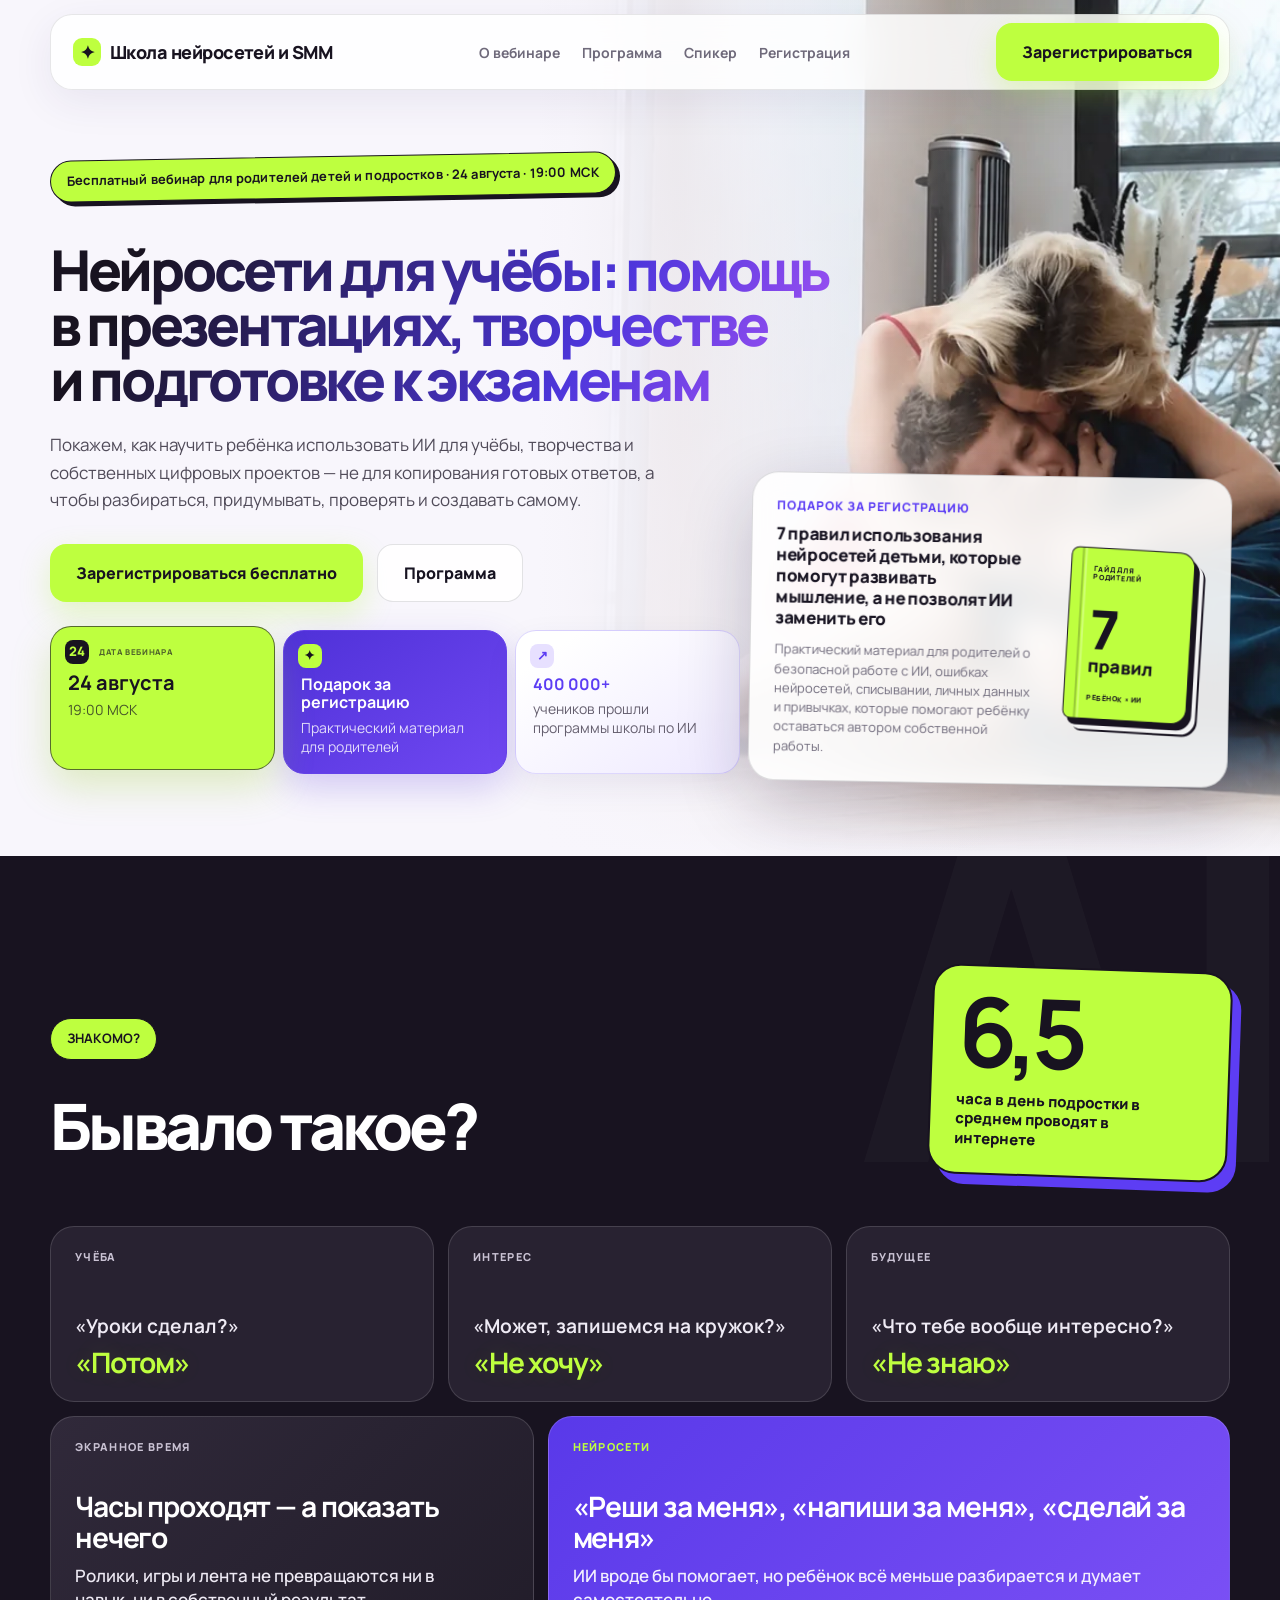
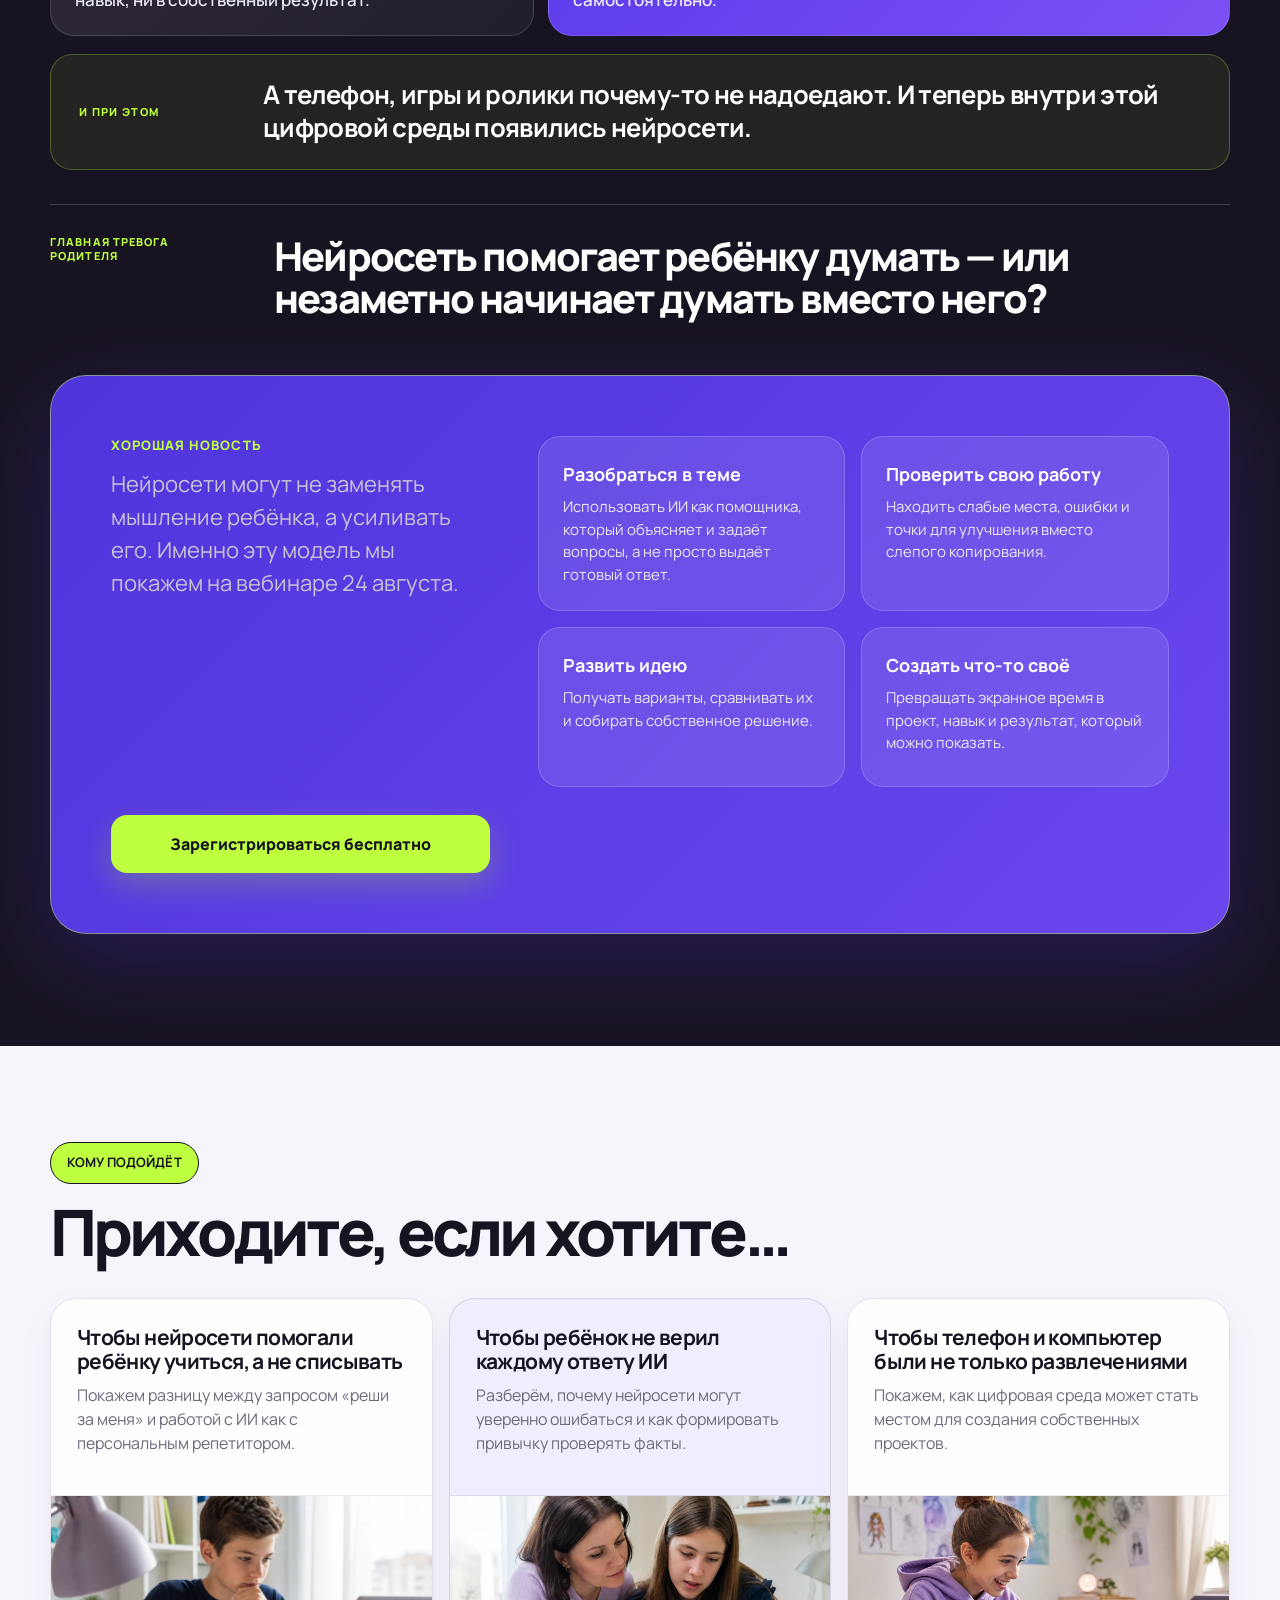
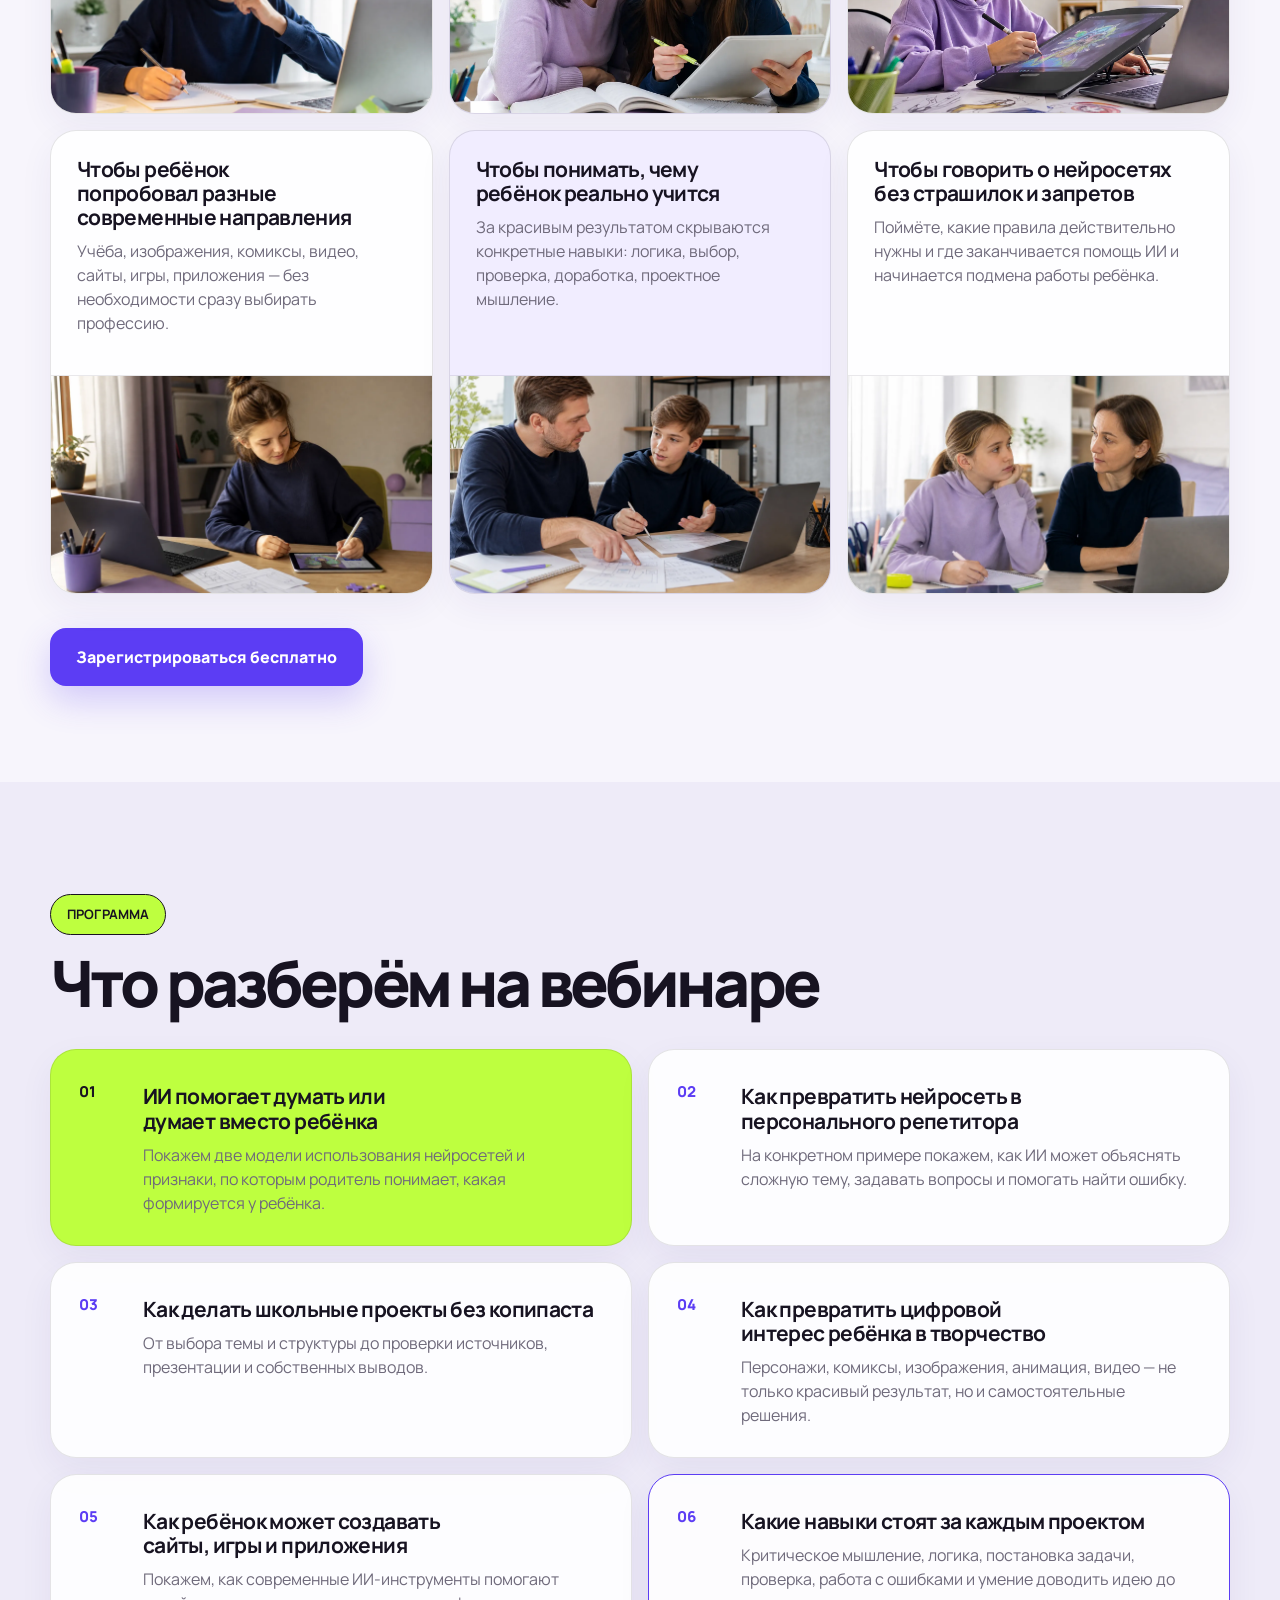
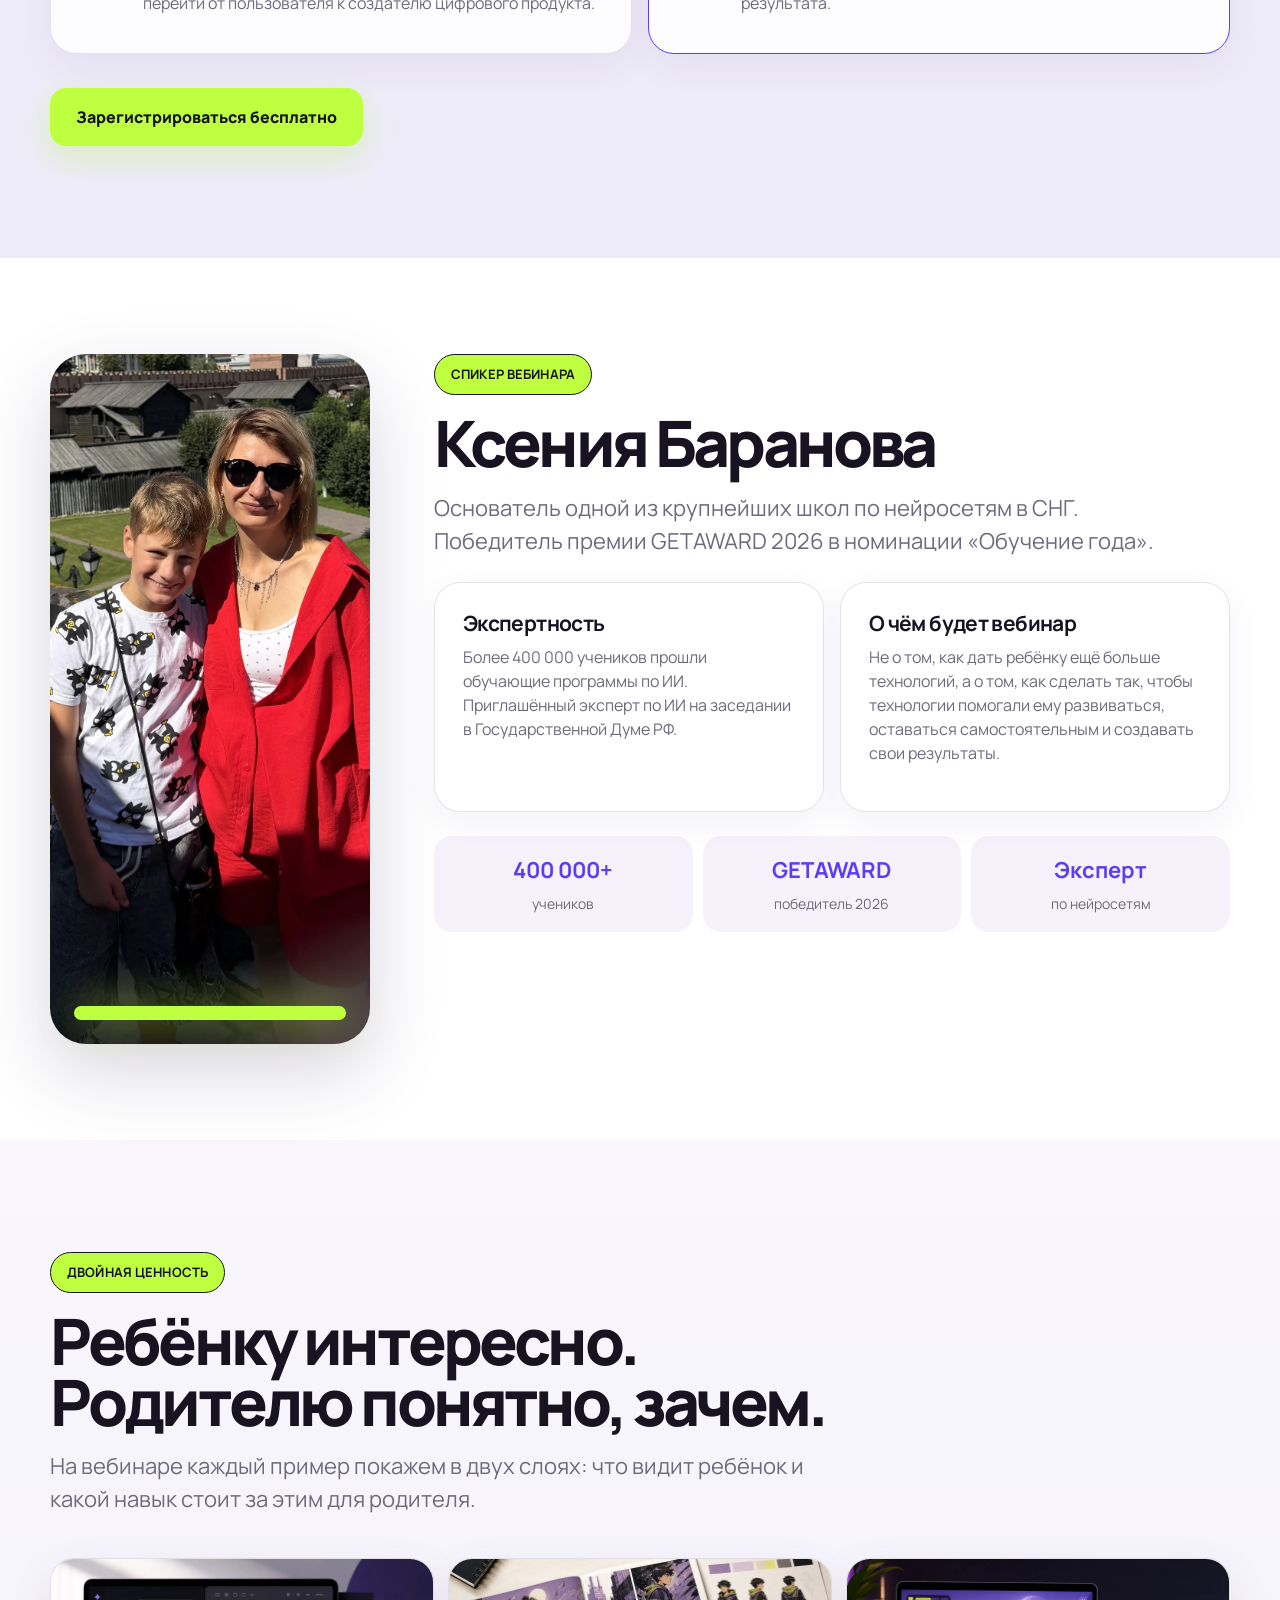
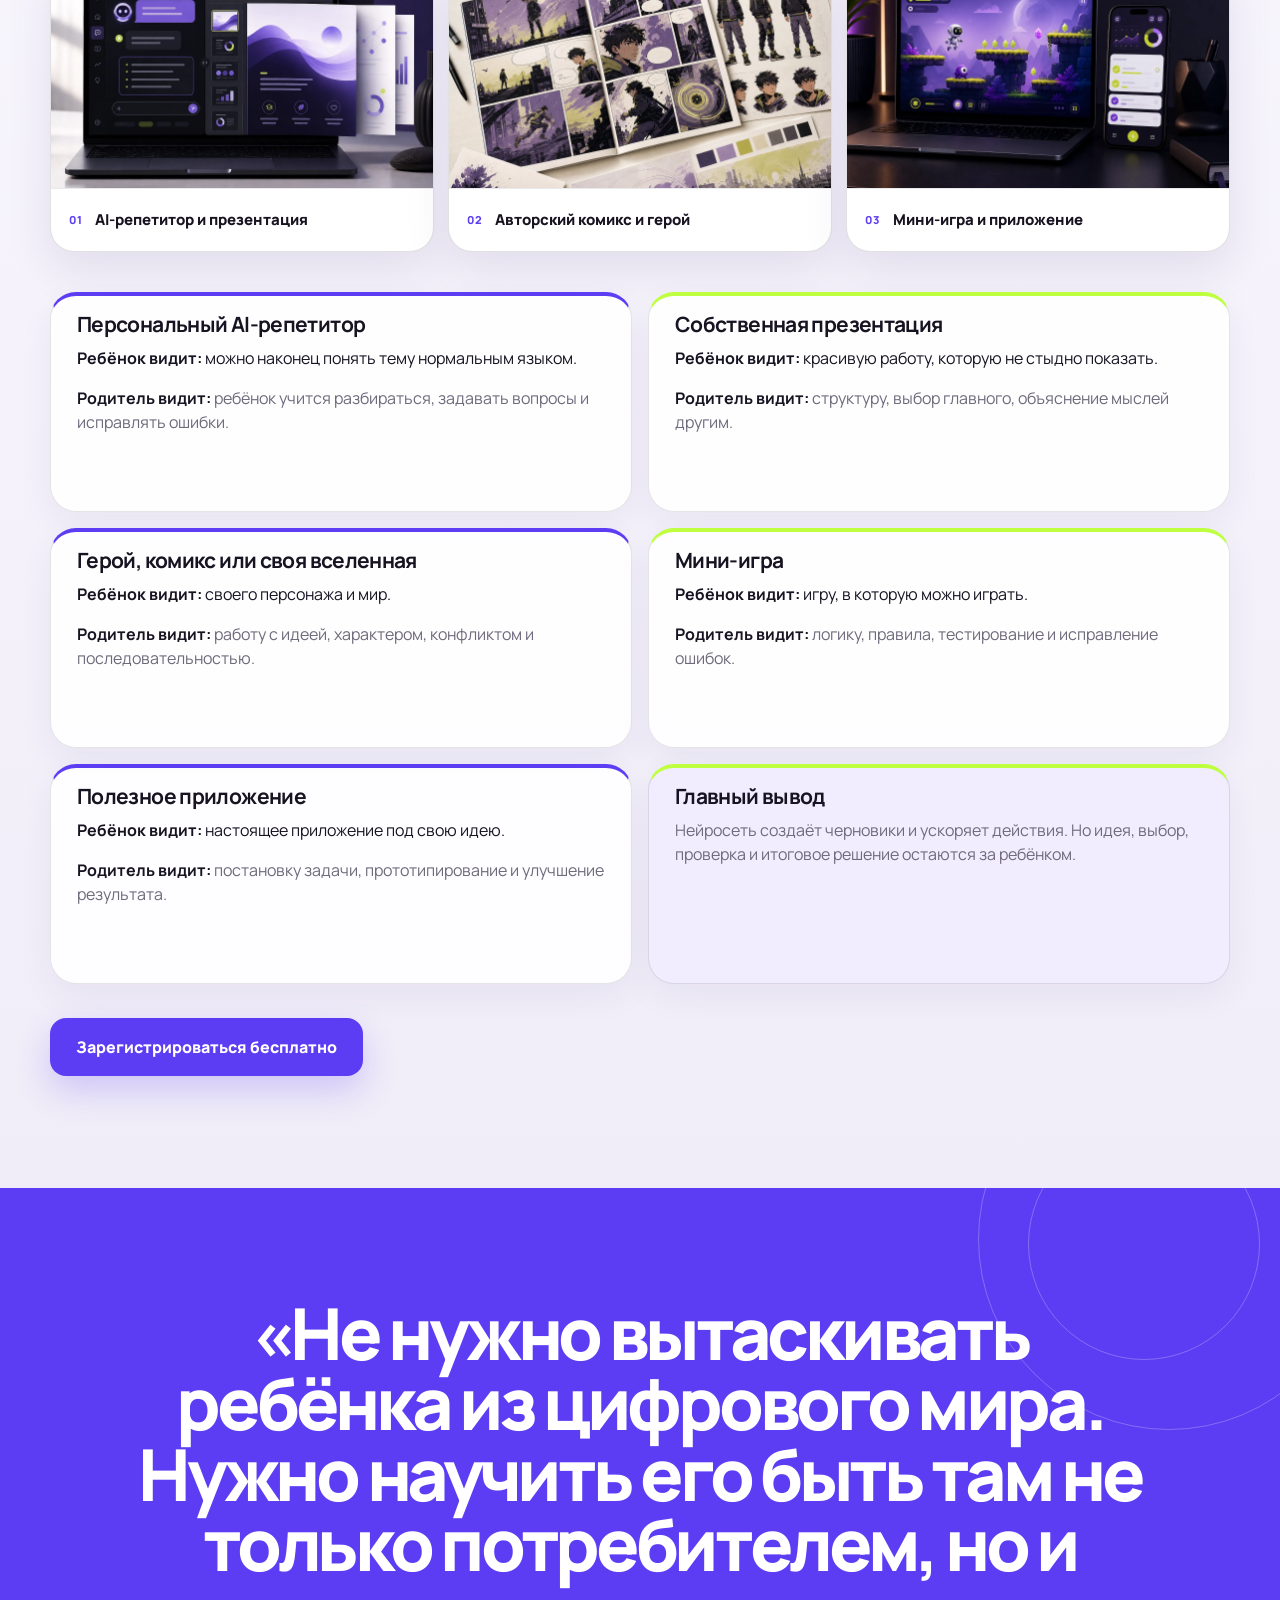
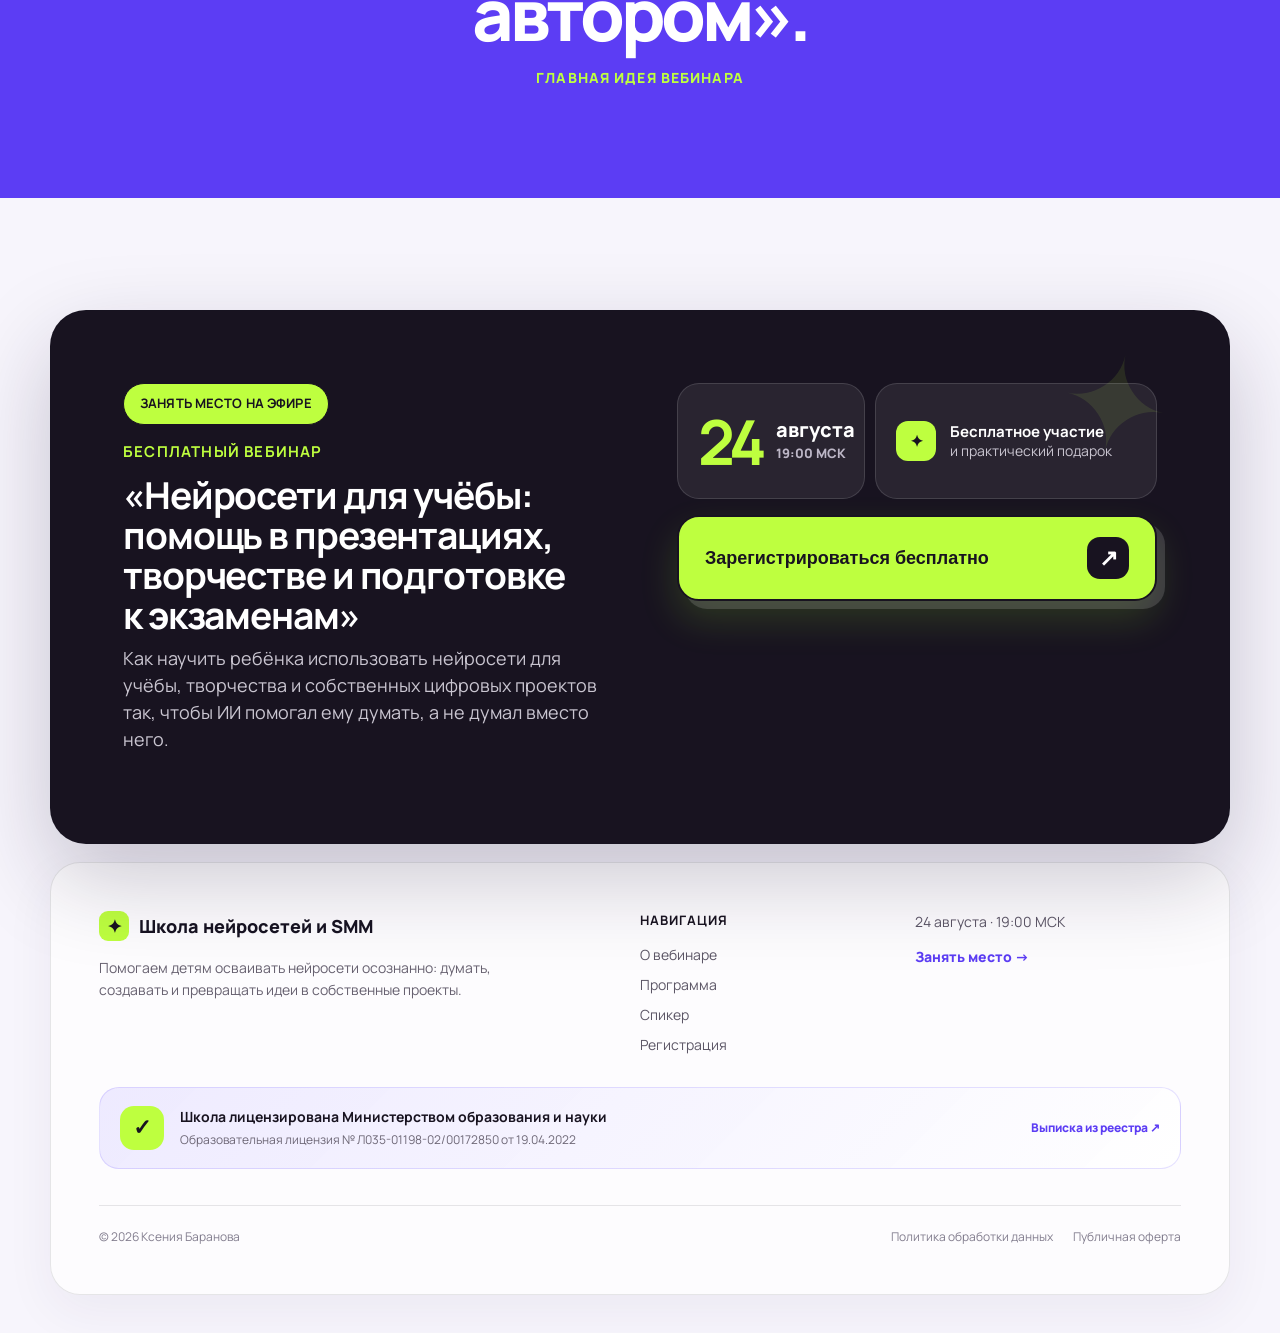
==== commit 1a48571b: "Update webinar title and responsive layout" ====
--- a/rebenok-v-mire-ai.html
+++ b/rebenok-v-mire-ai.html
@@ -4,7 +4,7 @@
   <meta charset="UTF-8" />
   <meta name="viewport" content="width=device-width, initial-scale=1.0" />
   <meta name="theme-color" content="#f7f5fc" />
-  <title>Ребёнок в мире ИИ — бесплатный вебинар</title>
+  <title>Нейросети для учёбы: помощь в презентациях, творчестве и подготовке к экзаменам — бесплатный вебинар</title>
   <meta name="description" content="Бесплатный вебинар для родителей детей и подростков. Как научить ребёнка пользоваться нейросетями так, чтобы они помогали думать, учиться и создавать." />
   <style>
     :root {
@@ -513,7 +513,7 @@
   <link rel="preconnect" href="https://fonts.googleapis.com" />
   <link rel="preconnect" href="https://fonts.gstatic.com" crossorigin />
   <link rel="preload" as="image" href="./assets/ksenia-with-child.webp?v=20260817-1" type="image/webp" fetchpriority="high" />
-  <link rel="stylesheet" href="./style.css?v=20260817-11" />
+  <link rel="stylesheet" href="./style.css?v=20260821-1" />
 </head>
 <body>
 
@@ -534,10 +534,7 @@
     <div class="container hero-grid">
       <div>
         <div class="eyebrow">Бесплатный вебинар для родителей детей и подростков · 24 августа · 19:00 МСК</div>
-        <h1>Ребёнок в мире ИИ</h1>
-        <div class="hero-title-small">
-          Ваш ребёнок уже пользуется нейросетями? Вопрос — будут ли они помогать ему думать или начнут думать вместо него?
-        </div>
+        <h1 class="hero-main-title">Нейросети для учёбы: помощь в презентациях, творчестве и подготовке к экзаменам</h1>
         <p class="hero-sub">
           Покажем, как научить ребёнка использовать ИИ для учёбы, творчества и собственных цифровых проектов — не для копирования готовых ответов, а чтобы разбираться, придумывать, проверять и создавать самому.
         </p>
@@ -889,7 +886,7 @@
       <div class="footer-cta">
         <div>
           <div class="eyebrow">ЗАНЯТЬ МЕСТО НА ЭФИРЕ</div>
-          <h3>Бесплатный вебинар «Ребёнок в мире ИИ»</h3>
+          <h3><span class="footer-title-kicker">Бесплатный вебинар</span>«Нейросети для учёбы: помощь в презентациях, творчестве и подготовке к экзаменам»</h3>
           <p class="muted" style="max-width: 760px;">
             Как научить ребёнка использовать нейросети для учёбы, творчества и собственных цифровых проектов так, чтобы ИИ помогал ему думать, а не думал вместо него.
           </p>
--- a/style.css
+++ b/style.css
@@ -164,7 +164,7 @@
     linear-gradient(0deg, #f8f6fc 0%, transparent 16%);
 }
 .hero-grid { display: block !important; }
-.hero-grid > div:first-child { max-width: 710px; position: relative; z-index: 2; }
+.hero-grid > div:first-child { max-width: 780px; position: relative; z-index: 2; }
 .hero h1 {
   max-width: 700px;
   margin: 26px 0 24px !important;
@@ -173,12 +173,20 @@
   background-clip: text;
   color: transparent;
 }
+.hero h1.hero-main-title {
+  max-width: 780px;
+  font-size: clamp(40px, 4.4vw, 62px) !important;
+  line-height: .98 !important;
+  letter-spacing: -.058em !important;
+  text-wrap: balance;
+}
 .hero .eyebrow {
   box-shadow: 4px 4px 0 var(--ink);
   transform: rotate(-1deg);
 }
 .hero-title-small { max-width: 690px; font-size: clamp(22px, 2.3vw, 31px) !important; line-height: 1.2 !important; letter-spacing: -.035em; }
 .hero-sub { max-width: 650px !important; font-size: 17px !important; line-height: 1.62; color: #504b59 !important; }
+.hero h1 + .hero-sub { margin-top: 0; }
 .hero-actions { margin: 30px 0 28px !important; }
 .trust { max-width: 690px; grid-template-columns: repeat(3, 1fr) !important; gap: 8px !important; }
 .trust-item {
@@ -213,7 +221,7 @@
   font-size: 13px;
   font-weight: 900;
 }
-.trust-item:nth-child(1)::before { content: '20'; }
+.trust-item:nth-child(1)::before { content: '24'; }
 .trust-item:nth-child(2)::before { content: '✦'; }
 .trust-item:nth-child(3)::before { content: '↗'; }
 .trust-item:nth-child(1) {
@@ -894,7 +902,16 @@
   opacity: .1;
   transform: rotate(12deg);
 }
-.footer-cta h3 { color: white; font-size: clamp(38px, 4.6vw, 64px) !important; max-width: 700px; line-height: 1.02 !important; }
+.footer-cta h3 { color: white; font-size: clamp(32px, 2.9vw, 41px) !important; max-width: 760px; line-height: 1.08 !important; }
+.footer-title-kicker {
+  display: block;
+  margin-bottom: 14px;
+  color: var(--lime);
+  font-size: 15px;
+  line-height: 1.2;
+  letter-spacing: .08em;
+  text-transform: uppercase;
+}
 .footer-cta .muted { color: #c9c5d0 !important; font-size: 18px; }
 .footer-cta .button {
   min-height: 70px !important;
@@ -1266,6 +1283,11 @@
   .section-cta-in-card { grid-column: 1; grid-row: auto; }
 }
 
+@media (max-width: 1120px) {
+  .footer-cta { grid-template-columns: 1fr !important; }
+  .footer-cta-side { max-width: 680px; }
+}
+
 @media (max-width: 760px) {
   .container { width: min(100% - 24px, var(--max)) !important; }
   .section, .section-sm { padding: 76px 0 !important; }
@@ -1274,6 +1296,12 @@
   .logo::before { margin: 0; font-size: 16px; }
   .hero { margin-top: -74px; padding-top: 130px !important; }
   h1 { font-size: clamp(52px, 17vw, 74px) !important; }
+  .hero h1.hero-main-title {
+    max-width: 100%;
+    font-size: clamp(36px, 10.5vw, 52px) !important;
+    line-height: 1.02 !important;
+    letter-spacing: -.05em !important;
+  }
   h2 { font-size: clamp(40px, 12vw, 56px) !important; }
   .hero-title-small { font-size: 22px !important; }
   .hero-sub { font-size: 16px !important; }
@@ -1316,6 +1344,8 @@
   .register-popup { padding: 8px; align-items: flex-start; }
   .register-popup-inner { width: calc(100vw - 16px); max-height: calc(100dvh - 16px); }
   .footer-cta::after { font-size: 76px; top: 22px; right: 22px; }
+  .footer-cta h3 { font-size: clamp(31px, 9vw, 43px) !important; line-height: 1.08 !important; }
+  .footer-title-kicker { margin-bottom: 10px; font-size: 13px; }
   .footer-license {
     grid-template-columns: 44px minmax(0, 1fr);
     padding: 16px;
@@ -1327,6 +1357,12 @@
   .legal { align-items: flex-start !important; flex-direction: column; }
 }
 
+@media (max-width: 420px) {
+  .hero h1.hero-main-title { font-size: 34px !important; letter-spacing: -.045em !important; }
+  .hero .eyebrow { font-size: 11px !important; line-height: 1.35; }
+  .footer-cta h3 { font-size: 30px !important; }
+}
+
 @media (prefers-reduced-motion: reduce) {
   * { scroll-behavior: auto !important; transition: none !important; }
   .reveal { opacity: 1; transform: none; }
